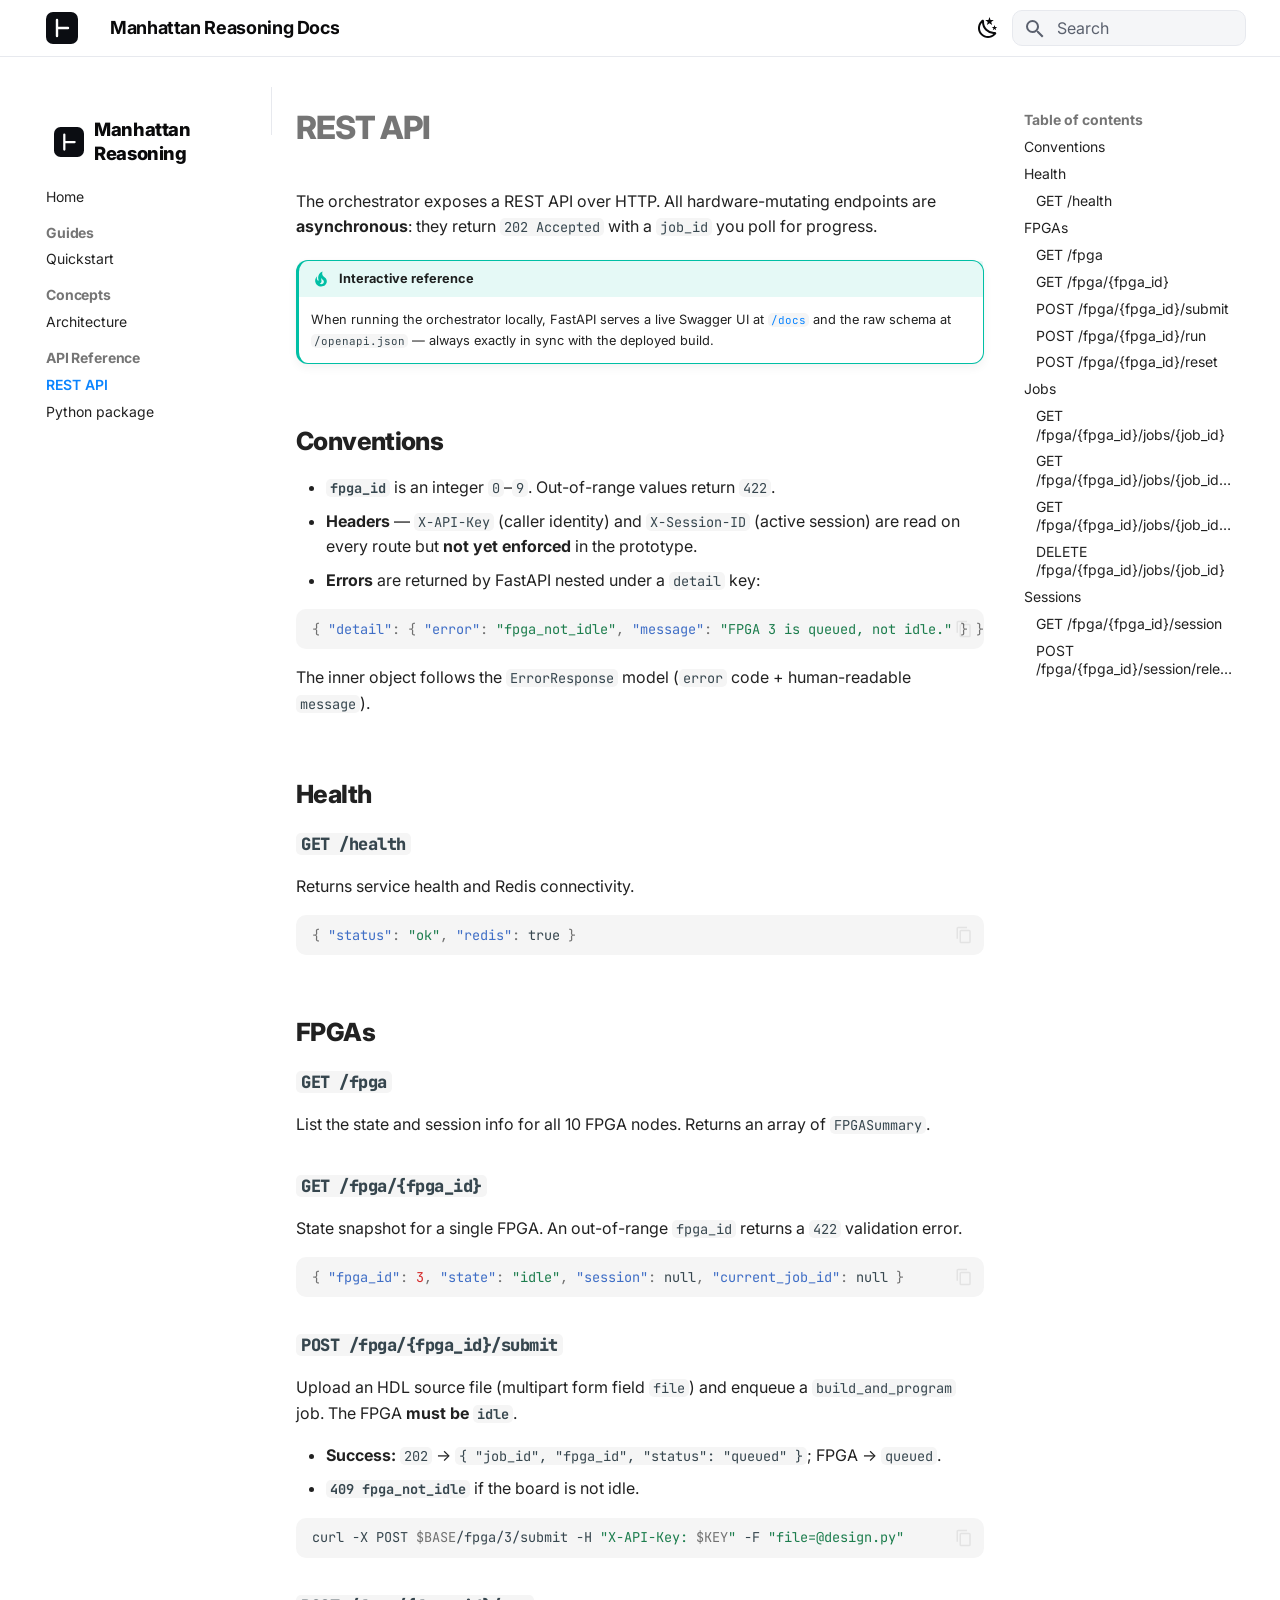
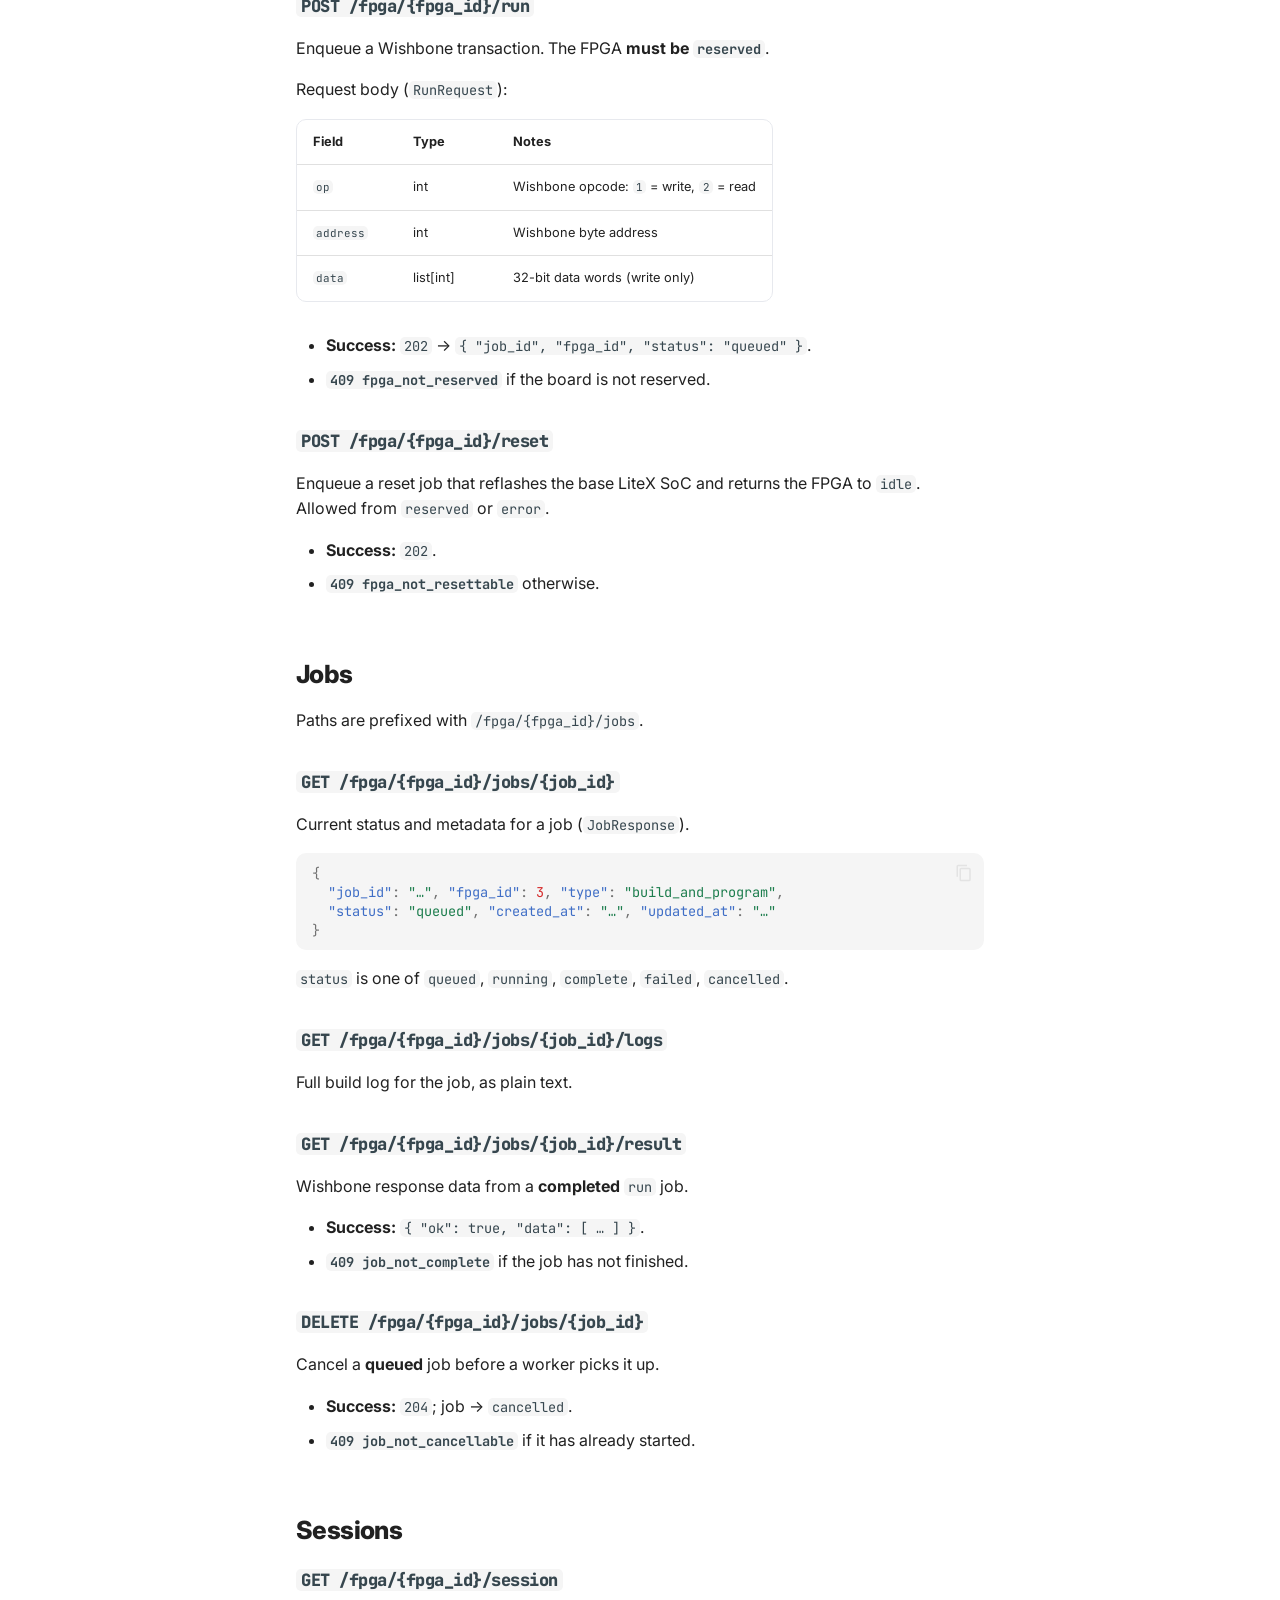
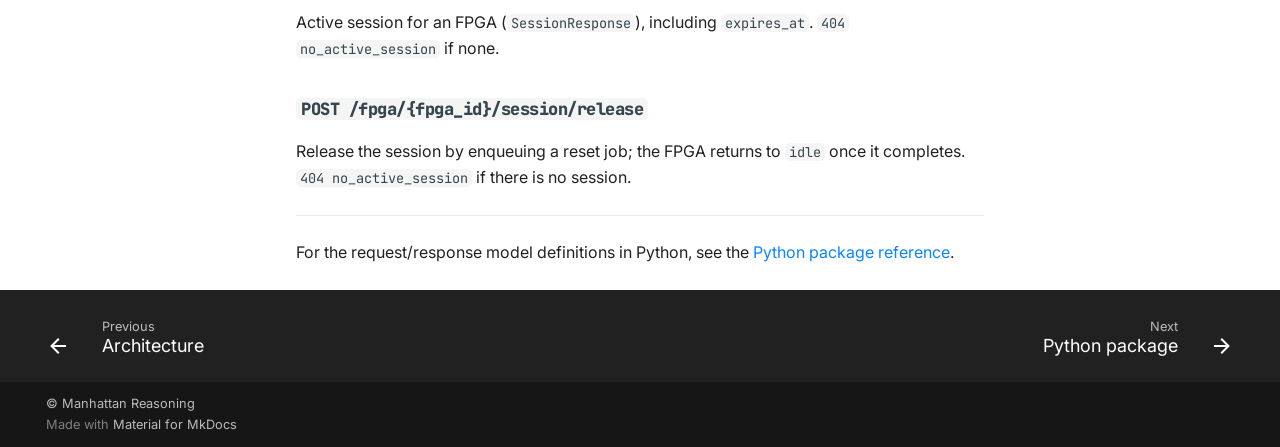
==== api/rest/index.html @ a84fee7d "deploy: 0ea8a59132ca189c1184b4d3087dd59e2fa617cf 0ea8a59132ca189c1184b4d3087dd59e2fa617cf" ====
<!doctype html>
<html lang="en" class="no-js">
  <head>
    
      <meta charset="utf-8">
      <meta name="viewport" content="width=device-width,initial-scale=1">
      
        <meta name="description" content="Cloud FPGA infrastructure for hardware-reasoning agents — guides, concepts, and API reference for the Cloud FPGA Orchestrator.">
      
      
      
        <link rel="canonical" href="https://docs.manhattanreasoning.com/api/rest/">
      
      
        <link rel="prev" href="../../concepts/architecture/">
      
      
        <link rel="next" href="../../reference/orchestrator/">
      
      
      <link rel="icon" href="../../assets/turnstile.svg">
      <meta name="generator" content="mkdocs-1.6.1, mkdocs-material-9.5.39">
    
    
      
        <title>REST API - Manhattan Reasoning Docs</title>
      
    
    
      <link rel="stylesheet" href="../../assets/stylesheets/main.8c3ca2c6.min.css">
      
        
        <link rel="stylesheet" href="../../assets/stylesheets/palette.06af60db.min.css">
      
      


    
    
      
    
    
      
        
        
        <link rel="preconnect" href="https://fonts.gstatic.com" crossorigin>
        <link rel="stylesheet" href="https://fonts.googleapis.com/css?family=Inter:300,300i,400,400i,700,700i%7CJetBrains+Mono:400,400i,700,700i&display=fallback">
        <style>:root{--md-text-font:"Inter";--md-code-font:"JetBrains Mono"}</style>
      
    
    
      <link rel="stylesheet" href="../../assets/_mkdocstrings.css">
    
      <link rel="stylesheet" href="../../stylesheets/extra.css">
    
    <script>__md_scope=new URL("../..",location),__md_hash=e=>[...e].reduce(((e,_)=>(e<<5)-e+_.charCodeAt(0)),0),__md_get=(e,_=localStorage,t=__md_scope)=>JSON.parse(_.getItem(t.pathname+"."+e)),__md_set=(e,_,t=localStorage,a=__md_scope)=>{try{t.setItem(a.pathname+"."+e,JSON.stringify(_))}catch(e){}}</script>
    
      

    
    
    
  </head>
  
  
    
    
      
    
    
    
    
    <body dir="ltr" data-md-color-scheme="default" data-md-color-primary="custom" data-md-color-accent="custom">
  
    
    <input class="md-toggle" data-md-toggle="drawer" type="checkbox" id="__drawer" autocomplete="off">
    <input class="md-toggle" data-md-toggle="search" type="checkbox" id="__search" autocomplete="off">
    <label class="md-overlay" for="__drawer"></label>
    <div data-md-component="skip">
      
        
        <a href="#rest-api" class="md-skip">
          Skip to content
        </a>
      
    </div>
    <div data-md-component="announce">
      
    </div>
    
    
      

  

<header class="md-header md-header--shadow" data-md-component="header">
  <nav class="md-header__inner md-grid" aria-label="Header">
    <a href="../.." title="Manhattan Reasoning Docs" class="md-header__button md-logo" aria-label="Manhattan Reasoning Docs" data-md-component="logo">
      
  <img src="../../assets/turnstile.svg" alt="logo">

    </a>
    <label class="md-header__button md-icon" for="__drawer">
      
      <svg xmlns="http://www.w3.org/2000/svg" viewBox="0 0 24 24"><path d="M3 6h18v2H3zm0 5h18v2H3zm0 5h18v2H3z"/></svg>
    </label>
    <div class="md-header__title" data-md-component="header-title">
      <div class="md-header__ellipsis">
        <div class="md-header__topic">
          <span class="md-ellipsis">
            Manhattan Reasoning Docs
          </span>
        </div>
        <div class="md-header__topic" data-md-component="header-topic">
          <span class="md-ellipsis">
            
              REST API
            
          </span>
        </div>
      </div>
    </div>
    
      
        <form class="md-header__option" data-md-component="palette">
  
    
    
    
    <input class="md-option" data-md-color-media="(prefers-color-scheme: light)" data-md-color-scheme="default" data-md-color-primary="custom" data-md-color-accent="custom"  aria-label="Switch to dark mode"  type="radio" name="__palette" id="__palette_0">
    
      <label class="md-header__button md-icon" title="Switch to dark mode" for="__palette_1" hidden>
        <svg xmlns="http://www.w3.org/2000/svg" viewBox="0 0 24 24"><path d="m17.75 4.09-2.53 1.94.91 3.06-2.63-1.81-2.63 1.81.91-3.06-2.53-1.94L12.44 4l1.06-3 1.06 3zm3.5 6.91-1.64 1.25.59 1.98-1.7-1.17-1.7 1.17.59-1.98L15.75 11l2.06-.05L18.5 9l.69 1.95zm-2.28 4.95c.83-.08 1.72 1.1 1.19 1.85-.32.45-.66.87-1.08 1.27C15.17 23 8.84 23 4.94 19.07c-3.91-3.9-3.91-10.24 0-14.14.4-.4.82-.76 1.27-1.08.75-.53 1.93.36 1.85 1.19-.27 2.86.69 5.83 2.89 8.02a9.96 9.96 0 0 0 8.02 2.89m-1.64 2.02a12.08 12.08 0 0 1-7.8-3.47c-2.17-2.19-3.33-5-3.49-7.82-2.81 3.14-2.7 7.96.31 10.98 3.02 3.01 7.84 3.12 10.98.31"/></svg>
      </label>
    
  
    
    
    
    <input class="md-option" data-md-color-media="(prefers-color-scheme: dark)" data-md-color-scheme="slate" data-md-color-primary="custom" data-md-color-accent="custom"  aria-label="Switch to light mode"  type="radio" name="__palette" id="__palette_1">
    
      <label class="md-header__button md-icon" title="Switch to light mode" for="__palette_0" hidden>
        <svg xmlns="http://www.w3.org/2000/svg" viewBox="0 0 24 24"><path d="M12 7a5 5 0 0 1 5 5 5 5 0 0 1-5 5 5 5 0 0 1-5-5 5 5 0 0 1 5-5m0 2a3 3 0 0 0-3 3 3 3 0 0 0 3 3 3 3 0 0 0 3-3 3 3 0 0 0-3-3m0-7 2.39 3.42C13.65 5.15 12.84 5 12 5s-1.65.15-2.39.42zM3.34 7l4.16-.35A7.2 7.2 0 0 0 5.94 8.5c-.44.74-.69 1.5-.83 2.29zm.02 10 1.76-3.77a7.131 7.131 0 0 0 2.38 4.14zM20.65 7l-1.77 3.79a7.02 7.02 0 0 0-2.38-4.15zm-.01 10-4.14.36c.59-.51 1.12-1.14 1.54-1.86.42-.73.69-1.5.83-2.29zM12 22l-2.41-3.44c.74.27 1.55.44 2.41.44.82 0 1.63-.17 2.37-.44z"/></svg>
      </label>
    
  
</form>
      
    
    
      <script>var palette=__md_get("__palette");if(palette&&palette.color){if("(prefers-color-scheme)"===palette.color.media){var media=matchMedia("(prefers-color-scheme: light)"),input=document.querySelector(media.matches?"[data-md-color-media='(prefers-color-scheme: light)']":"[data-md-color-media='(prefers-color-scheme: dark)']");palette.color.media=input.getAttribute("data-md-color-media"),palette.color.scheme=input.getAttribute("data-md-color-scheme"),palette.color.primary=input.getAttribute("data-md-color-primary"),palette.color.accent=input.getAttribute("data-md-color-accent")}for(var[key,value]of Object.entries(palette.color))document.body.setAttribute("data-md-color-"+key,value)}</script>
    
    
    
      <label class="md-header__button md-icon" for="__search">
        
        <svg xmlns="http://www.w3.org/2000/svg" viewBox="0 0 24 24"><path d="M9.5 3A6.5 6.5 0 0 1 16 9.5c0 1.61-.59 3.09-1.56 4.23l.27.27h.79l5 5-1.5 1.5-5-5v-.79l-.27-.27A6.52 6.52 0 0 1 9.5 16 6.5 6.5 0 0 1 3 9.5 6.5 6.5 0 0 1 9.5 3m0 2C7 5 5 7 5 9.5S7 14 9.5 14 14 12 14 9.5 12 5 9.5 5"/></svg>
      </label>
      <div class="md-search" data-md-component="search" role="dialog">
  <label class="md-search__overlay" for="__search"></label>
  <div class="md-search__inner" role="search">
    <form class="md-search__form" name="search">
      <input type="text" class="md-search__input" name="query" aria-label="Search" placeholder="Search" autocapitalize="off" autocorrect="off" autocomplete="off" spellcheck="false" data-md-component="search-query" required>
      <label class="md-search__icon md-icon" for="__search">
        
        <svg xmlns="http://www.w3.org/2000/svg" viewBox="0 0 24 24"><path d="M9.5 3A6.5 6.5 0 0 1 16 9.5c0 1.61-.59 3.09-1.56 4.23l.27.27h.79l5 5-1.5 1.5-5-5v-.79l-.27-.27A6.52 6.52 0 0 1 9.5 16 6.5 6.5 0 0 1 3 9.5 6.5 6.5 0 0 1 9.5 3m0 2C7 5 5 7 5 9.5S7 14 9.5 14 14 12 14 9.5 12 5 9.5 5"/></svg>
        
        <svg xmlns="http://www.w3.org/2000/svg" viewBox="0 0 24 24"><path d="M20 11v2H8l5.5 5.5-1.42 1.42L4.16 12l7.92-7.92L13.5 5.5 8 11z"/></svg>
      </label>
      <nav class="md-search__options" aria-label="Search">
        
        <button type="reset" class="md-search__icon md-icon" title="Clear" aria-label="Clear" tabindex="-1">
          
          <svg xmlns="http://www.w3.org/2000/svg" viewBox="0 0 24 24"><path d="M19 6.41 17.59 5 12 10.59 6.41 5 5 6.41 10.59 12 5 17.59 6.41 19 12 13.41 17.59 19 19 17.59 13.41 12z"/></svg>
        </button>
      </nav>
      
        <div class="md-search__suggest" data-md-component="search-suggest"></div>
      
    </form>
    <div class="md-search__output">
      <div class="md-search__scrollwrap" tabindex="0" data-md-scrollfix>
        <div class="md-search-result" data-md-component="search-result">
          <div class="md-search-result__meta">
            Initializing search
          </div>
          <ol class="md-search-result__list" role="presentation"></ol>
        </div>
      </div>
    </div>
  </div>
</div>
    
    
  </nav>
  
</header>
    
    <div class="md-container" data-md-component="container">
      
      
        
          
        
      
      <main class="md-main" data-md-component="main">
        <div class="md-main__inner md-grid">
          
            
              
              <div class="md-sidebar md-sidebar--primary" data-md-component="sidebar" data-md-type="navigation" >
                <div class="md-sidebar__scrollwrap">
                  <div class="md-sidebar__inner">
                    



<nav class="md-nav md-nav--primary" aria-label="Navigation" data-md-level="0">
  <label class="md-nav__title" for="__drawer">
    <a href="../.." title="Manhattan Reasoning Docs" class="md-nav__button md-logo" aria-label="Manhattan Reasoning Docs" data-md-component="logo">
      
  <img src="../../assets/turnstile.svg" alt="logo">

    </a>
    Manhattan Reasoning Docs
  </label>
  
  <ul class="md-nav__list" data-md-scrollfix>
    
      
      
  
  
  
  
    <li class="md-nav__item">
      <a href="../.." class="md-nav__link">
        
  
  <span class="md-ellipsis">
    Home
  </span>
  

      </a>
    </li>
  

    
      
      
  
  
  
  
    
    
    
      
        
        
      
    
    
    <li class="md-nav__item md-nav__item--section md-nav__item--nested">
      
        
        
        <input class="md-nav__toggle md-toggle " type="checkbox" id="__nav_2" >
        
          
          <label class="md-nav__link" for="__nav_2" id="__nav_2_label" tabindex="">
            
  
  <span class="md-ellipsis">
    Guides
  </span>
  

            <span class="md-nav__icon md-icon"></span>
          </label>
        
        <nav class="md-nav" data-md-level="1" aria-labelledby="__nav_2_label" aria-expanded="false">
          <label class="md-nav__title" for="__nav_2">
            <span class="md-nav__icon md-icon"></span>
            Guides
          </label>
          <ul class="md-nav__list" data-md-scrollfix>
            
              
                
  
  
  
  
    <li class="md-nav__item">
      <a href="../../guides/quickstart/" class="md-nav__link">
        
  
  <span class="md-ellipsis">
    Quickstart
  </span>
  

      </a>
    </li>
  

              
            
          </ul>
        </nav>
      
    </li>
  

    
      
      
  
  
  
  
    
    
    
      
        
        
      
    
    
    <li class="md-nav__item md-nav__item--section md-nav__item--nested">
      
        
        
        <input class="md-nav__toggle md-toggle " type="checkbox" id="__nav_3" >
        
          
          <label class="md-nav__link" for="__nav_3" id="__nav_3_label" tabindex="">
            
  
  <span class="md-ellipsis">
    Concepts
  </span>
  

            <span class="md-nav__icon md-icon"></span>
          </label>
        
        <nav class="md-nav" data-md-level="1" aria-labelledby="__nav_3_label" aria-expanded="false">
          <label class="md-nav__title" for="__nav_3">
            <span class="md-nav__icon md-icon"></span>
            Concepts
          </label>
          <ul class="md-nav__list" data-md-scrollfix>
            
              
                
  
  
  
  
    <li class="md-nav__item">
      <a href="../../concepts/architecture/" class="md-nav__link">
        
  
  <span class="md-ellipsis">
    Architecture
  </span>
  

      </a>
    </li>
  

              
            
          </ul>
        </nav>
      
    </li>
  

    
      
      
  
  
    
  
  
  
    
    
    
      
        
        
      
    
    
    <li class="md-nav__item md-nav__item--active md-nav__item--section md-nav__item--nested">
      
        
        
        <input class="md-nav__toggle md-toggle " type="checkbox" id="__nav_4" checked>
        
          
          <label class="md-nav__link" for="__nav_4" id="__nav_4_label" tabindex="">
            
  
  <span class="md-ellipsis">
    API Reference
  </span>
  

            <span class="md-nav__icon md-icon"></span>
          </label>
        
        <nav class="md-nav" data-md-level="1" aria-labelledby="__nav_4_label" aria-expanded="true">
          <label class="md-nav__title" for="__nav_4">
            <span class="md-nav__icon md-icon"></span>
            API Reference
          </label>
          <ul class="md-nav__list" data-md-scrollfix>
            
              
                
  
  
    
  
  
  
    <li class="md-nav__item md-nav__item--active">
      
      <input class="md-nav__toggle md-toggle" type="checkbox" id="__toc">
      
      
        
      
      
        <label class="md-nav__link md-nav__link--active" for="__toc">
          
  
  <span class="md-ellipsis">
    REST API
  </span>
  

          <span class="md-nav__icon md-icon"></span>
        </label>
      
      <a href="./" class="md-nav__link md-nav__link--active">
        
  
  <span class="md-ellipsis">
    REST API
  </span>
  

      </a>
      
        

<nav class="md-nav md-nav--secondary" aria-label="Table of contents">
  
  
  
    
  
  
    <label class="md-nav__title" for="__toc">
      <span class="md-nav__icon md-icon"></span>
      Table of contents
    </label>
    <ul class="md-nav__list" data-md-component="toc" data-md-scrollfix>
      
        <li class="md-nav__item">
  <a href="#conventions" class="md-nav__link">
    <span class="md-ellipsis">
      Conventions
    </span>
  </a>
  
</li>
      
        <li class="md-nav__item">
  <a href="#health" class="md-nav__link">
    <span class="md-ellipsis">
      Health
    </span>
  </a>
  
    <nav class="md-nav" aria-label="Health">
      <ul class="md-nav__list">
        
          <li class="md-nav__item">
  <a href="#get-health" class="md-nav__link">
    <span class="md-ellipsis">
      GET /health
    </span>
  </a>
  
</li>
        
      </ul>
    </nav>
  
</li>
      
        <li class="md-nav__item">
  <a href="#fpgas" class="md-nav__link">
    <span class="md-ellipsis">
      FPGAs
    </span>
  </a>
  
    <nav class="md-nav" aria-label="FPGAs">
      <ul class="md-nav__list">
        
          <li class="md-nav__item">
  <a href="#get-fpga" class="md-nav__link">
    <span class="md-ellipsis">
      GET /fpga
    </span>
  </a>
  
</li>
        
          <li class="md-nav__item">
  <a href="#get-fpgafpga_id" class="md-nav__link">
    <span class="md-ellipsis">
      GET /fpga/{fpga_id}
    </span>
  </a>
  
</li>
        
          <li class="md-nav__item">
  <a href="#post-fpgafpga_idsubmit" class="md-nav__link">
    <span class="md-ellipsis">
      POST /fpga/{fpga_id}/submit
    </span>
  </a>
  
</li>
        
          <li class="md-nav__item">
  <a href="#post-fpgafpga_idrun" class="md-nav__link">
    <span class="md-ellipsis">
      POST /fpga/{fpga_id}/run
    </span>
  </a>
  
</li>
        
          <li class="md-nav__item">
  <a href="#post-fpgafpga_idreset" class="md-nav__link">
    <span class="md-ellipsis">
      POST /fpga/{fpga_id}/reset
    </span>
  </a>
  
</li>
        
      </ul>
    </nav>
  
</li>
      
        <li class="md-nav__item">
  <a href="#jobs" class="md-nav__link">
    <span class="md-ellipsis">
      Jobs
    </span>
  </a>
  
    <nav class="md-nav" aria-label="Jobs">
      <ul class="md-nav__list">
        
          <li class="md-nav__item">
  <a href="#get-fpgafpga_idjobsjob_id" class="md-nav__link">
    <span class="md-ellipsis">
      GET /fpga/{fpga_id}/jobs/{job_id}
    </span>
  </a>
  
</li>
        
          <li class="md-nav__item">
  <a href="#get-fpgafpga_idjobsjob_idlogs" class="md-nav__link">
    <span class="md-ellipsis">
      GET /fpga/{fpga_id}/jobs/{job_id}/logs
    </span>
  </a>
  
</li>
        
          <li class="md-nav__item">
  <a href="#get-fpgafpga_idjobsjob_idresult" class="md-nav__link">
    <span class="md-ellipsis">
      GET /fpga/{fpga_id}/jobs/{job_id}/result
    </span>
  </a>
  
</li>
        
          <li class="md-nav__item">
  <a href="#delete-fpgafpga_idjobsjob_id" class="md-nav__link">
    <span class="md-ellipsis">
      DELETE /fpga/{fpga_id}/jobs/{job_id}
    </span>
  </a>
  
</li>
        
      </ul>
    </nav>
  
</li>
      
        <li class="md-nav__item">
  <a href="#sessions" class="md-nav__link">
    <span class="md-ellipsis">
      Sessions
    </span>
  </a>
  
    <nav class="md-nav" aria-label="Sessions">
      <ul class="md-nav__list">
        
          <li class="md-nav__item">
  <a href="#get-fpgafpga_idsession" class="md-nav__link">
    <span class="md-ellipsis">
      GET /fpga/{fpga_id}/session
    </span>
  </a>
  
</li>
        
          <li class="md-nav__item">
  <a href="#post-fpgafpga_idsessionrelease" class="md-nav__link">
    <span class="md-ellipsis">
      POST /fpga/{fpga_id}/session/release
    </span>
  </a>
  
</li>
        
      </ul>
    </nav>
  
</li>
      
    </ul>
  
</nav>
      
    </li>
  

              
            
              
                
  
  
  
  
    <li class="md-nav__item">
      <a href="../../reference/orchestrator/" class="md-nav__link">
        
  
  <span class="md-ellipsis">
    Python package
  </span>
  

      </a>
    </li>
  

              
            
          </ul>
        </nav>
      
    </li>
  

    
  </ul>
</nav>
                  </div>
                </div>
              </div>
            
            
              
              <div class="md-sidebar md-sidebar--secondary" data-md-component="sidebar" data-md-type="toc" >
                <div class="md-sidebar__scrollwrap">
                  <div class="md-sidebar__inner">
                    

<nav class="md-nav md-nav--secondary" aria-label="Table of contents">
  
  
  
    
  
  
    <label class="md-nav__title" for="__toc">
      <span class="md-nav__icon md-icon"></span>
      Table of contents
    </label>
    <ul class="md-nav__list" data-md-component="toc" data-md-scrollfix>
      
        <li class="md-nav__item">
  <a href="#conventions" class="md-nav__link">
    <span class="md-ellipsis">
      Conventions
    </span>
  </a>
  
</li>
      
        <li class="md-nav__item">
  <a href="#health" class="md-nav__link">
    <span class="md-ellipsis">
      Health
    </span>
  </a>
  
    <nav class="md-nav" aria-label="Health">
      <ul class="md-nav__list">
        
          <li class="md-nav__item">
  <a href="#get-health" class="md-nav__link">
    <span class="md-ellipsis">
      GET /health
    </span>
  </a>
  
</li>
        
      </ul>
    </nav>
  
</li>
      
        <li class="md-nav__item">
  <a href="#fpgas" class="md-nav__link">
    <span class="md-ellipsis">
      FPGAs
    </span>
  </a>
  
    <nav class="md-nav" aria-label="FPGAs">
      <ul class="md-nav__list">
        
          <li class="md-nav__item">
  <a href="#get-fpga" class="md-nav__link">
    <span class="md-ellipsis">
      GET /fpga
    </span>
  </a>
  
</li>
        
          <li class="md-nav__item">
  <a href="#get-fpgafpga_id" class="md-nav__link">
    <span class="md-ellipsis">
      GET /fpga/{fpga_id}
    </span>
  </a>
  
</li>
        
          <li class="md-nav__item">
  <a href="#post-fpgafpga_idsubmit" class="md-nav__link">
    <span class="md-ellipsis">
      POST /fpga/{fpga_id}/submit
    </span>
  </a>
  
</li>
        
          <li class="md-nav__item">
  <a href="#post-fpgafpga_idrun" class="md-nav__link">
    <span class="md-ellipsis">
      POST /fpga/{fpga_id}/run
    </span>
  </a>
  
</li>
        
          <li class="md-nav__item">
  <a href="#post-fpgafpga_idreset" class="md-nav__link">
    <span class="md-ellipsis">
      POST /fpga/{fpga_id}/reset
    </span>
  </a>
  
</li>
        
      </ul>
    </nav>
  
</li>
      
        <li class="md-nav__item">
  <a href="#jobs" class="md-nav__link">
    <span class="md-ellipsis">
      Jobs
    </span>
  </a>
  
    <nav class="md-nav" aria-label="Jobs">
      <ul class="md-nav__list">
        
          <li class="md-nav__item">
  <a href="#get-fpgafpga_idjobsjob_id" class="md-nav__link">
    <span class="md-ellipsis">
      GET /fpga/{fpga_id}/jobs/{job_id}
    </span>
  </a>
  
</li>
        
          <li class="md-nav__item">
  <a href="#get-fpgafpga_idjobsjob_idlogs" class="md-nav__link">
    <span class="md-ellipsis">
      GET /fpga/{fpga_id}/jobs/{job_id}/logs
    </span>
  </a>
  
</li>
        
          <li class="md-nav__item">
  <a href="#get-fpgafpga_idjobsjob_idresult" class="md-nav__link">
    <span class="md-ellipsis">
      GET /fpga/{fpga_id}/jobs/{job_id}/result
    </span>
  </a>
  
</li>
        
          <li class="md-nav__item">
  <a href="#delete-fpgafpga_idjobsjob_id" class="md-nav__link">
    <span class="md-ellipsis">
      DELETE /fpga/{fpga_id}/jobs/{job_id}
    </span>
  </a>
  
</li>
        
      </ul>
    </nav>
  
</li>
      
        <li class="md-nav__item">
  <a href="#sessions" class="md-nav__link">
    <span class="md-ellipsis">
      Sessions
    </span>
  </a>
  
    <nav class="md-nav" aria-label="Sessions">
      <ul class="md-nav__list">
        
          <li class="md-nav__item">
  <a href="#get-fpgafpga_idsession" class="md-nav__link">
    <span class="md-ellipsis">
      GET /fpga/{fpga_id}/session
    </span>
  </a>
  
</li>
        
          <li class="md-nav__item">
  <a href="#post-fpgafpga_idsessionrelease" class="md-nav__link">
    <span class="md-ellipsis">
      POST /fpga/{fpga_id}/session/release
    </span>
  </a>
  
</li>
        
      </ul>
    </nav>
  
</li>
      
    </ul>
  
</nav>
                  </div>
                </div>
              </div>
            
          
          
            <div class="md-content" data-md-component="content">
              <article class="md-content__inner md-typeset">
                
                  


<h1 id="rest-api">REST API<a class="headerlink" href="#rest-api" title="Permanent link">&para;</a></h1>
<p>The orchestrator exposes a REST API over HTTP. All hardware-mutating endpoints
are <strong>asynchronous</strong>: they return <code>202 Accepted</code> with a <code>job_id</code> you poll for
progress.</p>
<div class="admonition tip">
<p class="admonition-title">Interactive reference</p>
<p>When running the orchestrator locally, FastAPI serves a live Swagger UI at
<a href="http://localhost:8000/docs"><code>/docs</code></a> and the raw schema at
<code>/openapi.json</code> — always exactly in sync with the deployed build.</p>
</div>
<h2 id="conventions">Conventions<a class="headerlink" href="#conventions" title="Permanent link">&para;</a></h2>
<ul>
<li><strong><code>fpga_id</code></strong> is an integer <code>0</code>–<code>9</code>. Out-of-range values return <code>422</code>.</li>
<li><strong>Headers</strong> — <code>X-API-Key</code> (caller identity) and <code>X-Session-ID</code> (active
  session) are read on every route but <strong>not yet enforced</strong> in the prototype.</li>
<li><strong>Errors</strong> are returned by FastAPI nested under a <code>detail</code> key:</li>
</ul>
<div class="highlight"><pre><span></span><code><a id="__codelineno-0-1" name="__codelineno-0-1" href="#__codelineno-0-1"></a><span class="p">{</span><span class="w"> </span><span class="nt">&quot;detail&quot;</span><span class="p">:</span><span class="w"> </span><span class="p">{</span><span class="w"> </span><span class="nt">&quot;error&quot;</span><span class="p">:</span><span class="w"> </span><span class="s2">&quot;fpga_not_idle&quot;</span><span class="p">,</span><span class="w"> </span><span class="nt">&quot;message&quot;</span><span class="p">:</span><span class="w"> </span><span class="s2">&quot;FPGA 3 is queued, not idle.&quot;</span><span class="w"> </span><span class="p">}</span><span class="w"> </span><span class="p">}</span>
</code></pre></div>
<p>The inner object follows the <code>ErrorResponse</code> model (<code>error</code> code +
  human-readable <code>message</code>).</p>
<h2 id="health">Health<a class="headerlink" href="#health" title="Permanent link">&para;</a></h2>
<h3 id="get-health"><code>GET /health</code><a class="headerlink" href="#get-health" title="Permanent link">&para;</a></h3>
<p>Returns service health and Redis connectivity.</p>
<div class="highlight"><pre><span></span><code><a id="__codelineno-1-1" name="__codelineno-1-1" href="#__codelineno-1-1"></a><span class="p">{</span><span class="w"> </span><span class="nt">&quot;status&quot;</span><span class="p">:</span><span class="w"> </span><span class="s2">&quot;ok&quot;</span><span class="p">,</span><span class="w"> </span><span class="nt">&quot;redis&quot;</span><span class="p">:</span><span class="w"> </span><span class="kc">true</span><span class="w"> </span><span class="p">}</span>
</code></pre></div>
<h2 id="fpgas">FPGAs<a class="headerlink" href="#fpgas" title="Permanent link">&para;</a></h2>
<h3 id="get-fpga"><code>GET /fpga</code><a class="headerlink" href="#get-fpga" title="Permanent link">&para;</a></h3>
<p>List the state and session info for all 10 FPGA nodes. Returns an array of
<code>FPGASummary</code>.</p>
<h3 id="get-fpgafpga_id"><code>GET /fpga/{fpga_id}</code><a class="headerlink" href="#get-fpgafpga_id" title="Permanent link">&para;</a></h3>
<p>State snapshot for a single FPGA. An out-of-range <code>fpga_id</code> returns a <code>422</code>
validation error.</p>
<div class="highlight"><pre><span></span><code><a id="__codelineno-2-1" name="__codelineno-2-1" href="#__codelineno-2-1"></a><span class="p">{</span><span class="w"> </span><span class="nt">&quot;fpga_id&quot;</span><span class="p">:</span><span class="w"> </span><span class="mi">3</span><span class="p">,</span><span class="w"> </span><span class="nt">&quot;state&quot;</span><span class="p">:</span><span class="w"> </span><span class="s2">&quot;idle&quot;</span><span class="p">,</span><span class="w"> </span><span class="nt">&quot;session&quot;</span><span class="p">:</span><span class="w"> </span><span class="kc">null</span><span class="p">,</span><span class="w"> </span><span class="nt">&quot;current_job_id&quot;</span><span class="p">:</span><span class="w"> </span><span class="kc">null</span><span class="w"> </span><span class="p">}</span>
</code></pre></div>
<h3 id="post-fpgafpga_idsubmit"><code>POST /fpga/{fpga_id}/submit</code><a class="headerlink" href="#post-fpgafpga_idsubmit" title="Permanent link">&para;</a></h3>
<p>Upload an HDL source file (multipart form field <code>file</code>) and enqueue a
<code>build_and_program</code> job. The FPGA <strong>must be <code>idle</code></strong>.</p>
<ul>
<li><strong>Success:</strong> <code>202</code> → <code>{ "job_id", "fpga_id", "status": "queued" }</code>; FPGA → <code>queued</code>.</li>
<li><strong><code>409 fpga_not_idle</code></strong> if the board is not idle.</li>
</ul>
<div class="highlight"><pre><span></span><code><a id="__codelineno-3-1" name="__codelineno-3-1" href="#__codelineno-3-1"></a>curl<span class="w"> </span>-X<span class="w"> </span>POST<span class="w"> </span><span class="nv">$BASE</span>/fpga/3/submit<span class="w"> </span>-H<span class="w"> </span><span class="s2">&quot;X-API-Key: </span><span class="nv">$KEY</span><span class="s2">&quot;</span><span class="w"> </span>-F<span class="w"> </span><span class="s2">&quot;file=@design.py&quot;</span>
</code></pre></div>
<h3 id="post-fpgafpga_idrun"><code>POST /fpga/{fpga_id}/run</code><a class="headerlink" href="#post-fpgafpga_idrun" title="Permanent link">&para;</a></h3>
<p>Enqueue a Wishbone transaction. The FPGA <strong>must be <code>reserved</code></strong>.</p>
<p>Request body (<code>RunRequest</code>):</p>
<table>
<thead>
<tr>
<th>Field</th>
<th>Type</th>
<th>Notes</th>
</tr>
</thead>
<tbody>
<tr>
<td><code>op</code></td>
<td>int</td>
<td>Wishbone opcode: <code>1</code> = write, <code>2</code> = read</td>
</tr>
<tr>
<td><code>address</code></td>
<td>int</td>
<td>Wishbone byte address</td>
</tr>
<tr>
<td><code>data</code></td>
<td>list[int]</td>
<td>32-bit data words (write only)</td>
</tr>
</tbody>
</table>
<ul>
<li><strong>Success:</strong> <code>202</code> → <code>{ "job_id", "fpga_id", "status": "queued" }</code>.</li>
<li><strong><code>409 fpga_not_reserved</code></strong> if the board is not reserved.</li>
</ul>
<h3 id="post-fpgafpga_idreset"><code>POST /fpga/{fpga_id}/reset</code><a class="headerlink" href="#post-fpgafpga_idreset" title="Permanent link">&para;</a></h3>
<p>Enqueue a reset job that reflashes the base LiteX SoC and returns the FPGA to
<code>idle</code>. Allowed from <code>reserved</code> or <code>error</code>.</p>
<ul>
<li><strong>Success:</strong> <code>202</code>.</li>
<li><strong><code>409 fpga_not_resettable</code></strong> otherwise.</li>
</ul>
<h2 id="jobs">Jobs<a class="headerlink" href="#jobs" title="Permanent link">&para;</a></h2>
<p>Paths are prefixed with <code>/fpga/{fpga_id}/jobs</code>.</p>
<h3 id="get-fpgafpga_idjobsjob_id"><code>GET /fpga/{fpga_id}/jobs/{job_id}</code><a class="headerlink" href="#get-fpgafpga_idjobsjob_id" title="Permanent link">&para;</a></h3>
<p>Current status and metadata for a job (<code>JobResponse</code>).</p>
<div class="highlight"><pre><span></span><code><a id="__codelineno-4-1" name="__codelineno-4-1" href="#__codelineno-4-1"></a><span class="p">{</span>
<a id="__codelineno-4-2" name="__codelineno-4-2" href="#__codelineno-4-2"></a><span class="w">  </span><span class="nt">&quot;job_id&quot;</span><span class="p">:</span><span class="w"> </span><span class="s2">&quot;…&quot;</span><span class="p">,</span><span class="w"> </span><span class="nt">&quot;fpga_id&quot;</span><span class="p">:</span><span class="w"> </span><span class="mi">3</span><span class="p">,</span><span class="w"> </span><span class="nt">&quot;type&quot;</span><span class="p">:</span><span class="w"> </span><span class="s2">&quot;build_and_program&quot;</span><span class="p">,</span>
<a id="__codelineno-4-3" name="__codelineno-4-3" href="#__codelineno-4-3"></a><span class="w">  </span><span class="nt">&quot;status&quot;</span><span class="p">:</span><span class="w"> </span><span class="s2">&quot;queued&quot;</span><span class="p">,</span><span class="w"> </span><span class="nt">&quot;created_at&quot;</span><span class="p">:</span><span class="w"> </span><span class="s2">&quot;…&quot;</span><span class="p">,</span><span class="w"> </span><span class="nt">&quot;updated_at&quot;</span><span class="p">:</span><span class="w"> </span><span class="s2">&quot;…&quot;</span>
<a id="__codelineno-4-4" name="__codelineno-4-4" href="#__codelineno-4-4"></a><span class="p">}</span>
</code></pre></div>
<p><code>status</code> is one of <code>queued</code>, <code>running</code>, <code>complete</code>, <code>failed</code>, <code>cancelled</code>.</p>
<h3 id="get-fpgafpga_idjobsjob_idlogs"><code>GET /fpga/{fpga_id}/jobs/{job_id}/logs</code><a class="headerlink" href="#get-fpgafpga_idjobsjob_idlogs" title="Permanent link">&para;</a></h3>
<p>Full build log for the job, as plain text.</p>
<h3 id="get-fpgafpga_idjobsjob_idresult"><code>GET /fpga/{fpga_id}/jobs/{job_id}/result</code><a class="headerlink" href="#get-fpgafpga_idjobsjob_idresult" title="Permanent link">&para;</a></h3>
<p>Wishbone response data from a <strong>completed</strong> <code>run</code> job.</p>
<ul>
<li><strong>Success:</strong> <code>{ "ok": true, "data": [ … ] }</code>.</li>
<li><strong><code>409 job_not_complete</code></strong> if the job has not finished.</li>
</ul>
<h3 id="delete-fpgafpga_idjobsjob_id"><code>DELETE /fpga/{fpga_id}/jobs/{job_id}</code><a class="headerlink" href="#delete-fpgafpga_idjobsjob_id" title="Permanent link">&para;</a></h3>
<p>Cancel a <strong>queued</strong> job before a worker picks it up.</p>
<ul>
<li><strong>Success:</strong> <code>204</code>; job → <code>cancelled</code>.</li>
<li><strong><code>409 job_not_cancellable</code></strong> if it has already started.</li>
</ul>
<h2 id="sessions">Sessions<a class="headerlink" href="#sessions" title="Permanent link">&para;</a></h2>
<h3 id="get-fpgafpga_idsession"><code>GET /fpga/{fpga_id}/session</code><a class="headerlink" href="#get-fpgafpga_idsession" title="Permanent link">&para;</a></h3>
<p>Active session for an FPGA (<code>SessionResponse</code>), including <code>expires_at</code>.
<code>404 no_active_session</code> if none.</p>
<h3 id="post-fpgafpga_idsessionrelease"><code>POST /fpga/{fpga_id}/session/release</code><a class="headerlink" href="#post-fpgafpga_idsessionrelease" title="Permanent link">&para;</a></h3>
<p>Release the session by enqueuing a reset job; the FPGA returns to <code>idle</code> once it
completes. <code>404 no_active_session</code> if there is no session.</p>
<hr />
<p>For the request/response model definitions in Python, see the
<a href="../../reference/orchestrator/">Python package reference</a>.</p>












                
              </article>
            </div>
          
          
<script>var target=document.getElementById(location.hash.slice(1));target&&target.name&&(target.checked=target.name.startsWith("__tabbed_"))</script>
        </div>
        
          <button type="button" class="md-top md-icon" data-md-component="top" hidden>
  
  <svg xmlns="http://www.w3.org/2000/svg" viewBox="0 0 24 24"><path d="M13 20h-2V8l-5.5 5.5-1.42-1.42L12 4.16l7.92 7.92-1.42 1.42L13 8z"/></svg>
  Back to top
</button>
        
      </main>
      
        <footer class="md-footer">
  
    
      
      <nav class="md-footer__inner md-grid" aria-label="Footer" >
        
          
          <a href="../../concepts/architecture/" class="md-footer__link md-footer__link--prev" aria-label="Previous: Architecture">
            <div class="md-footer__button md-icon">
              
              <svg xmlns="http://www.w3.org/2000/svg" viewBox="0 0 24 24"><path d="M20 11v2H8l5.5 5.5-1.42 1.42L4.16 12l7.92-7.92L13.5 5.5 8 11z"/></svg>
            </div>
            <div class="md-footer__title">
              <span class="md-footer__direction">
                Previous
              </span>
              <div class="md-ellipsis">
                Architecture
              </div>
            </div>
          </a>
        
        
          
          <a href="../../reference/orchestrator/" class="md-footer__link md-footer__link--next" aria-label="Next: Python package">
            <div class="md-footer__title">
              <span class="md-footer__direction">
                Next
              </span>
              <div class="md-ellipsis">
                Python package
              </div>
            </div>
            <div class="md-footer__button md-icon">
              
              <svg xmlns="http://www.w3.org/2000/svg" viewBox="0 0 24 24"><path d="M4 11v2h12l-5.5 5.5 1.42 1.42L19.84 12l-7.92-7.92L10.5 5.5 16 11z"/></svg>
            </div>
          </a>
        
      </nav>
    
  
  <div class="md-footer-meta md-typeset">
    <div class="md-footer-meta__inner md-grid">
      <div class="md-copyright">
  
    <div class="md-copyright__highlight">
      © Manhattan Reasoning
    </div>
  
  
    Made with
    <a href="https://squidfunk.github.io/mkdocs-material/" target="_blank" rel="noopener">
      Material for MkDocs
    </a>
  
</div>
      
    </div>
  </div>
</footer>
      
    </div>
    <div class="md-dialog" data-md-component="dialog">
      <div class="md-dialog__inner md-typeset"></div>
    </div>
    
    
    <script id="__config" type="application/json">{"base": "../..", "features": ["navigation.instant", "navigation.tracking", "navigation.sections", "navigation.top", "navigation.footer", "toc.follow", "search.suggest", "search.highlight", "content.code.copy", "content.code.annotate"], "search": "../../assets/javascripts/workers/search.6ce7567c.min.js", "translations": {"clipboard.copied": "Copied to clipboard", "clipboard.copy": "Copy to clipboard", "search.result.more.one": "1 more on this page", "search.result.more.other": "# more on this page", "search.result.none": "No matching documents", "search.result.one": "1 matching document", "search.result.other": "# matching documents", "search.result.placeholder": "Type to start searching", "search.result.term.missing": "Missing", "select.version": "Select version"}}</script>
    
    
      <script src="../../assets/javascripts/bundle.525ec568.min.js"></script>
      
    
  </body>
</html>
---- assets/stylesheets/main.8c3ca2c6.min.css ----
@charset "UTF-8";html{-webkit-text-size-adjust:none;-moz-text-size-adjust:none;text-size-adjust:none;box-sizing:border-box}*,:after,:before{box-sizing:inherit}@media (prefers-reduced-motion){*,:after,:before{transition:none!important}}body{margin:0}a,button,input,label{-webkit-tap-highlight-color:transparent}a{color:inherit;text-decoration:none}hr{border:0;box-sizing:initial;display:block;height:.05rem;overflow:visible;padding:0}small{font-size:80%}sub,sup{line-height:1em}img{border-style:none}table{border-collapse:initial;border-spacing:0}td,th{font-weight:400;vertical-align:top}button{background:#0000;border:0;font-family:inherit;font-size:inherit;margin:0;padding:0}input{border:0;outline:none}:root{--md-primary-fg-color:#4051b5;--md-primary-fg-color--light:#5d6cc0;--md-primary-fg-color--dark:#303fa1;--md-primary-bg-color:#fff;--md-primary-bg-color--light:#ffffffb3;--md-accent-fg-color:#526cfe;--md-accent-fg-color--transparent:#526cfe1a;--md-accent-bg-color:#fff;--md-accent-bg-color--light:#ffffffb3}[data-md-color-scheme=default]{color-scheme:light}[data-md-color-scheme=default] img[src$="#gh-dark-mode-only"],[data-md-color-scheme=default] img[src$="#only-dark"]{display:none}:root,[data-md-color-scheme=default]{--md-hue:225deg;--md-default-fg-color:#000000de;--md-default-fg-color--light:#0000008a;--md-default-fg-color--lighter:#00000052;--md-default-fg-color--lightest:#00000012;--md-default-bg-color:#fff;--md-default-bg-color--light:#ffffffb3;--md-default-bg-color--lighter:#ffffff4d;--md-default-bg-color--lightest:#ffffff1f;--md-code-fg-color:#36464e;--md-code-bg-color:#f5f5f5;--md-code-hl-color:#4287ff;--md-code-hl-color--light:#4287ff1a;--md-code-hl-number-color:#d52a2a;--md-code-hl-special-color:#db1457;--md-code-hl-function-color:#a846b9;--md-code-hl-constant-color:#6e59d9;--md-code-hl-keyword-color:#3f6ec6;--md-code-hl-string-color:#1c7d4d;--md-code-hl-name-color:var(--md-code-fg-color);--md-code-hl-operator-color:var(--md-default-fg-color--light);--md-code-hl-punctuation-color:var(--md-default-fg-color--light);--md-code-hl-comment-color:var(--md-default-fg-color--light);--md-code-hl-generic-color:var(--md-default-fg-color--light);--md-code-hl-variable-color:var(--md-default-fg-color--light);--md-typeset-color:var(--md-default-fg-color);--md-typeset-a-color:var(--md-primary-fg-color);--md-typeset-del-color:#f5503d26;--md-typeset-ins-color:#0bd57026;--md-typeset-kbd-color:#fafafa;--md-typeset-kbd-accent-color:#fff;--md-typeset-kbd-border-color:#b8b8b8;--md-typeset-mark-color:#ffff0080;--md-typeset-table-color:#0000001f;--md-typeset-table-color--light:rgba(0,0,0,.035);--md-admonition-fg-color:var(--md-default-fg-color);--md-admonition-bg-color:var(--md-default-bg-color);--md-warning-fg-color:#000000de;--md-warning-bg-color:#ff9;--md-footer-fg-color:#fff;--md-footer-fg-color--light:#ffffffb3;--md-footer-fg-color--lighter:#ffffff73;--md-footer-bg-color:#000000de;--md-footer-bg-color--dark:#00000052;--md-shadow-z1:0 0.2rem 0.5rem #0000000d,0 0 0.05rem #0000001a;--md-shadow-z2:0 0.2rem 0.5rem #0000001a,0 0 0.05rem #00000040;--md-shadow-z3:0 0.2rem 0.5rem #0003,0 0 0.05rem #00000059}.md-icon svg{fill:currentcolor;display:block;height:1.2rem;width:1.2rem}body{-webkit-font-smoothing:antialiased;-moz-osx-font-smoothing:grayscale;--md-text-font-family:var(--md-text-font,_),-apple-system,BlinkMacSystemFont,Helvetica,Arial,sans-serif;--md-code-font-family:var(--md-code-font,_),SFMono-Regular,Consolas,Menlo,monospace}aside,body,input{font-feature-settings:"kern","liga";color:var(--md-typeset-color);font-family:var(--md-text-font-family)}code,kbd,pre{font-feature-settings:"kern";font-family:var(--md-code-font-family)}:root{--md-typeset-table-sort-icon:url('data:image/svg+xml;charset=utf-8,<svg xmlns="http://www.w3.org/2000/svg" viewBox="0 0 24 24"><path d="m18 21-4-4h3V7h-3l4-4 4 4h-3v10h3M2 19v-2h10v2M2 13v-2h7v2M2 7V5h4v2z"/></svg>');--md-typeset-table-sort-icon--asc:url('data:image/svg+xml;charset=utf-8,<svg xmlns="http://www.w3.org/2000/svg" viewBox="0 0 24 24"><path d="M19 17h3l-4 4-4-4h3V3h2M2 17h10v2H2M6 5v2H2V5m0 6h7v2H2z"/></svg>');--md-typeset-table-sort-icon--desc:url('data:image/svg+xml;charset=utf-8,<svg xmlns="http://www.w3.org/2000/svg" viewBox="0 0 24 24"><path d="M19 7h3l-4-4-4 4h3v14h2M2 17h10v2H2M6 5v2H2V5m0 6h7v2H2z"/></svg>')}.md-typeset{-webkit-print-color-adjust:exact;color-adjust:exact;font-size:.8rem;line-height:1.6}@media print{.md-typeset{font-size:.68rem}}.md-typeset blockquote,.md-typeset dl,.md-typeset figure,.md-typeset ol,.md-typeset pre,.md-typeset ul{margin-bottom:1em;margin-top:1em}.md-typeset h1{color:var(--md-default-fg-color--light);font-size:2em;line-height:1.3;margin:0 0 1.25em}.md-typeset h1,.md-typeset h2{font-weight:300;letter-spacing:-.01em}.md-typeset h2{font-size:1.5625em;line-height:1.4;margin:1.6em 0 .64em}.md-typeset h3{font-size:1.25em;font-weight:400;letter-spacing:-.01em;line-height:1.5;margin:1.6em 0 .8em}.md-typeset h2+h3{margin-top:.8em}.md-typeset h4{font-weight:700;letter-spacing:-.01em;margin:1em 0}.md-typeset h5,.md-typeset h6{color:var(--md-default-fg-color--light);font-size:.8em;font-weight:700;letter-spacing:-.01em;margin:1.25em 0}.md-typeset h5{text-transform:uppercase}.md-typeset hr{border-bottom:.05rem solid var(--md-default-fg-color--lightest);display:flow-root;margin:1.5em 0}.md-typeset a{color:var(--md-typeset-a-color);word-break:break-word}.md-typeset a,.md-typeset a:before{transition:color 125ms}.md-typeset a:focus,.md-typeset a:hover{color:var(--md-accent-fg-color)}.md-typeset a:focus code,.md-typeset a:hover code{background-color:var(--md-accent-fg-color--transparent)}.md-typeset a code{color:currentcolor;transition:background-color 125ms}.md-typeset a.focus-visible{outline-color:var(--md-accent-fg-color);outline-offset:.2rem}.md-typeset code,.md-typeset kbd,.md-typeset pre{color:var(--md-code-fg-color);direction:ltr;font-variant-ligatures:none}@media print{.md-typeset code,.md-typeset kbd,.md-typeset pre{white-space:pre-wrap}}.md-typeset code{background-color:var(--md-code-bg-color);border-radius:.1rem;-webkit-box-decoration-break:clone;box-decoration-break:clone;font-size:.85em;padding:0 .2941176471em;word-break:break-word}.md-typeset code:not(.focus-visible){-webkit-tap-highlight-color:transparent;outline:none}.md-typeset pre{display:flow-root;line-height:1.4;position:relative}.md-typeset pre>code{-webkit-box-decoration-break:slice;box-decoration-break:slice;box-shadow:none;display:block;margin:0;outline-color:var(--md-accent-fg-color);overflow:auto;padding:.7720588235em 1.1764705882em;scrollbar-color:var(--md-default-fg-color--lighter) #0000;scrollbar-width:thin;touch-action:auto;word-break:normal}.md-typeset pre>code:hover{scrollbar-color:var(--md-accent-fg-color) #0000}.md-typeset pre>code::-webkit-scrollbar{height:.2rem;width:.2rem}.md-typeset pre>code::-webkit-scrollbar-thumb{background-color:var(--md-default-fg-color--lighter)}.md-typeset pre>code::-webkit-scrollbar-thumb:hover{background-color:var(--md-accent-fg-color)}.md-typeset kbd{background-color:var(--md-typeset-kbd-color);border-radius:.1rem;box-shadow:0 .1rem 0 .05rem var(--md-typeset-kbd-border-color),0 .1rem 0 var(--md-typeset-kbd-border-color),0 -.1rem .2rem var(--md-typeset-kbd-accent-color) inset;color:var(--md-default-fg-color);display:inline-block;font-size:.75em;padding:0 .6666666667em;vertical-align:text-top;word-break:break-word}.md-typeset mark{background-color:var(--md-typeset-mark-color);-webkit-box-decoration-break:clone;box-decoration-break:clone;color:inherit;word-break:break-word}.md-typeset abbr{border-bottom:.05rem dotted var(--md-default-fg-color--light);cursor:help;text-decoration:none}.md-typeset small{opacity:.75}[dir=ltr] .md-typeset sub,[dir=ltr] .md-typeset sup{margin-left:.078125em}[dir=rtl] .md-typeset sub,[dir=rtl] .md-typeset sup{margin-right:.078125em}[dir=ltr] .md-typeset blockquote{padding-left:.6rem}[dir=rtl] .md-typeset blockquote{padding-right:.6rem}[dir=ltr] .md-typeset blockquote{border-left:.2rem solid var(--md-default-fg-color--lighter)}[dir=rtl] .md-typeset blockquote{border-right:.2rem solid var(--md-default-fg-color--lighter)}.md-typeset blockquote{color:var(--md-default-fg-color--light);margin-left:0;margin-right:0}.md-typeset ul{list-style-type:disc}.md-typeset ul[type]{list-style-type:revert-layer}[dir=ltr] .md-typeset ol,[dir=ltr] .md-typeset ul{margin-left:.625em}[dir=rtl] .md-typeset ol,[dir=rtl] .md-typeset ul{margin-right:.625em}.md-typeset ol,.md-typeset ul{padding:0}.md-typeset ol:not([hidden]),.md-typeset ul:not([hidden]){display:flow-root}.md-typeset ol ol,.md-typeset ul ol{list-style-type:lower-alpha}.md-typeset ol ol ol,.md-typeset ul ol ol{list-style-type:lower-roman}.md-typeset ol ol ol ol,.md-typeset ul ol ol ol{list-style-type:upper-alpha}.md-typeset ol ol ol ol ol,.md-typeset ul ol ol ol ol{list-style-type:upper-roman}.md-typeset ol[type],.md-typeset ul[type]{list-style-type:revert-layer}[dir=ltr] .md-typeset ol li,[dir=ltr] .md-typeset ul li{margin-left:1.25em}[dir=rtl] .md-typeset ol li,[dir=rtl] .md-typeset ul li{margin-right:1.25em}.md-typeset ol li,.md-typeset ul li{margin-bottom:.5em}.md-typeset ol li blockquote,.md-typeset ol li p,.md-typeset ul li blockquote,.md-typeset ul li p{margin:.5em 0}.md-typeset ol li:last-child,.md-typeset ul li:last-child{margin-bottom:0}[dir=ltr] .md-typeset ol li ol,[dir=ltr] .md-typeset ol li ul,[dir=ltr] .md-typeset ul li ol,[dir=ltr] .md-typeset ul li ul{margin-left:.625em}[dir=rtl] .md-typeset ol li ol,[dir=rtl] .md-typeset ol li ul,[dir=rtl] .md-typeset ul li ol,[dir=rtl] .md-typeset ul li ul{margin-right:.625em}.md-typeset ol li ol,.md-typeset ol li ul,.md-typeset ul li ol,.md-typeset ul li ul{margin-bottom:.5em;margin-top:.5em}[dir=ltr] .md-typeset dd{margin-left:1.875em}[dir=rtl] .md-typeset dd{margin-right:1.875em}.md-typeset dd{margin-bottom:1.5em;margin-top:1em}.md-typeset img,.md-typeset svg,.md-typeset video{height:auto;max-width:100%}.md-typeset img[align=left]{margin:1em 1em 1em 0}.md-typeset img[align=right]{margin:1em 0 1em 1em}.md-typeset img[align]:only-child{margin-top:0}.md-typeset figure{display:flow-root;margin:1em auto;max-width:100%;text-align:center;width:-moz-fit-content;width:fit-content}.md-typeset figure img{display:block;margin:0 auto}.md-typeset figcaption{font-style:italic;margin:1em auto;max-width:24rem}.md-typeset iframe{max-width:100%}.md-typeset table:not([class]){background-color:var(--md-default-bg-color);border:.05rem solid var(--md-typeset-table-color);border-radius:.1rem;display:inline-block;font-size:.64rem;max-width:100%;overflow:auto;touch-action:auto}@media print{.md-typeset table:not([class]){display:table}}.md-typeset table:not([class])+*{margin-top:1.5em}.md-typeset table:not([class]) td>:first-child,.md-typeset table:not([class]) th>:first-child{margin-top:0}.md-typeset table:not([class]) td>:last-child,.md-typeset table:not([class]) th>:last-child{margin-bottom:0}.md-typeset table:not([class]) td:not([align]),.md-typeset table:not([class]) th:not([align]){text-align:left}[dir=rtl] .md-typeset table:not([class]) td:not([align]),[dir=rtl] .md-typeset table:not([class]) th:not([align]){text-align:right}.md-typeset table:not([class]) th{font-weight:700;min-width:5rem;padding:.9375em 1.25em;vertical-align:top}.md-typeset table:not([class]) td{border-top:.05rem solid var(--md-typeset-table-color);padding:.9375em 1.25em;vertical-align:top}.md-typeset table:not([class]) tbody tr{transition:background-color 125ms}.md-typeset table:not([class]) tbody tr:hover{background-color:var(--md-typeset-table-color--light);box-shadow:0 .05rem 0 var(--md-default-bg-color) inset}.md-typeset table:not([class]) a{word-break:normal}.md-typeset table th[role=columnheader]{cursor:pointer}[dir=ltr] .md-typeset table th[role=columnheader]:after{margin-left:.5em}[dir=rtl] .md-typeset table th[role=columnheader]:after{margin-right:.5em}.md-typeset table th[role=columnheader]:after{content:"";display:inline-block;height:1.2em;-webkit-mask-image:var(--md-typeset-table-sort-icon);mask-image:var(--md-typeset-table-sort-icon);-webkit-mask-repeat:no-repeat;mask-repeat:no-repeat;-webkit-mask-size:contain;mask-size:contain;transition:background-color 125ms;vertical-align:text-bottom;width:1.2em}.md-typeset table th[role=columnheader]:hover:after{background-color:var(--md-default-fg-color--lighter)}.md-typeset table th[role=columnheader][aria-sort=ascending]:after{background-color:var(--md-default-fg-color--light);-webkit-mask-image:var(--md-typeset-table-sort-icon--asc);mask-image:var(--md-typeset-table-sort-icon--asc)}.md-typeset table th[role=columnheader][aria-sort=descending]:after{background-color:var(--md-default-fg-color--light);-webkit-mask-image:var(--md-typeset-table-sort-icon--desc);mask-image:var(--md-typeset-table-sort-icon--desc)}.md-typeset__scrollwrap{margin:1em -.8rem;overflow-x:auto;touch-action:auto}.md-typeset__table{display:inline-block;margin-bottom:.5em;padding:0 .8rem}@media print{.md-typeset__table{display:block}}html .md-typeset__table table{display:table;margin:0;overflow:hidden;width:100%}@media screen and (max-width:44.984375em){.md-content__inner>pre{margin:1em -.8rem}.md-content__inner>pre code{border-radius:0}}.md-typeset .md-author{border-radius:100%;display:block;flex-shrink:0;height:1.6rem;overflow:hidden;position:relative;transition:color 125ms,transform 125ms;width:1.6rem}.md-typeset .md-author img{display:block}.md-typeset .md-author--more{background:var(--md-default-fg-color--lightest);color:var(--md-default-fg-color--lighter);font-size:.6rem;font-weight:700;line-height:1.6rem;text-align:center}.md-typeset .md-author--long{height:2.4rem;width:2.4rem}.md-typeset a.md-author{transform:scale(1)}.md-typeset a.md-author img{border-radius:100%;filter:grayscale(100%) opacity(75%);transition:filter 125ms}.md-typeset a.md-author:focus,.md-typeset a.md-author:hover{transform:scale(1.1);z-index:1}.md-typeset a.md-author:focus img,.md-typeset a.md-author:hover img{filter:grayscale(0)}.md-banner{background-color:var(--md-footer-bg-color);color:var(--md-footer-fg-color);overflow:auto}@media print{.md-banner{display:none}}.md-banner--warning{background-color:var(--md-warning-bg-color);color:var(--md-warning-fg-color)}.md-banner__inner{font-size:.7rem;margin:.6rem auto;padding:0 .8rem}[dir=ltr] .md-banner__button{float:right}[dir=rtl] .md-banner__button{float:left}.md-banner__button{color:inherit;cursor:pointer;transition:opacity .25s}.no-js .md-banner__button{display:none}.md-banner__button:hover{opacity:.7}html{font-size:125%;height:100%;overflow-x:hidden}@media screen and (min-width:100em){html{font-size:137.5%}}@media screen and (min-width:125em){html{font-size:150%}}body{background-color:var(--md-default-bg-color);display:flex;flex-direction:column;font-size:.5rem;min-height:100%;position:relative;width:100%}@media print{body{display:block}}@media screen and (max-width:59.984375em){body[data-md-scrolllock]{position:fixed}}.md-grid{margin-left:auto;margin-right:auto;max-width:61rem}.md-container{display:flex;flex-direction:column;flex-grow:1}@media print{.md-container{display:block}}.md-main{flex-grow:1}.md-main__inner{display:flex;height:100%;margin-top:1.5rem}.md-ellipsis{overflow:hidden;text-overflow:ellipsis}.md-toggle{display:none}.md-option{height:0;opacity:0;position:absolute;width:0}.md-option:checked+label:not([hidden]){display:block}.md-option.focus-visible+label{outline-color:var(--md-accent-fg-color);outline-style:auto}.md-skip{background-color:var(--md-default-fg-color);border-radius:.1rem;color:var(--md-default-bg-color);font-size:.64rem;margin:.5rem;opacity:0;outline-color:var(--md-accent-fg-color);padding:.3rem .5rem;position:fixed;transform:translateY(.4rem);z-index:-1}.md-skip:focus{opacity:1;transform:translateY(0);transition:transform .25s cubic-bezier(.4,0,.2,1),opacity 175ms 75ms;z-index:10}@page{margin:25mm}:root{--md-clipboard-icon:url('data:image/svg+xml;charset=utf-8,<svg xmlns="http://www.w3.org/2000/svg" viewBox="0 0 24 24"><path d="M19 21H8V7h11m0-2H8a2 2 0 0 0-2 2v14a2 2 0 0 0 2 2h11a2 2 0 0 0 2-2V7a2 2 0 0 0-2-2m-3-4H4a2 2 0 0 0-2 2v14h2V3h12z"/></svg>')}.md-clipboard{border-radius:.1rem;color:var(--md-default-fg-color--lightest);cursor:pointer;height:1.5em;outline-color:var(--md-accent-fg-color);outline-offset:.1rem;position:absolute;right:.5em;top:.5em;transition:color .25s;width:1.5em;z-index:1}@media print{.md-clipboard{display:none}}.md-clipboard:not(.focus-visible){-webkit-tap-highlight-color:transparent;outline:none}:hover>.md-clipboard{color:var(--md-default-fg-color--light)}.md-clipboard:focus,.md-clipboard:hover{color:var(--md-accent-fg-color)}.md-clipboard:after{background-color:currentcolor;content:"";display:block;height:1.125em;margin:0 auto;-webkit-mask-image:var(--md-clipboard-icon);mask-image:var(--md-clipboard-icon);-webkit-mask-position:center;mask-position:center;-webkit-mask-repeat:no-repeat;mask-repeat:no-repeat;-webkit-mask-size:contain;mask-size:contain;width:1.125em}.md-clipboard--inline{cursor:pointer}.md-clipboard--inline code{transition:color .25s,background-color .25s}.md-clipboard--inline:focus code,.md-clipboard--inline:hover code{background-color:var(--md-accent-fg-color--transparent);color:var(--md-accent-fg-color)}.md-typeset .md-code__content{display:grid}@keyframes consent{0%{opacity:0;transform:translateY(100%)}to{opacity:1;transform:translateY(0)}}@keyframes overlay{0%{opacity:0}to{opacity:1}}.md-consent__overlay{animation:overlay .25s both;-webkit-backdrop-filter:blur(.1rem);backdrop-filter:blur(.1rem);background-color:#0000008a;height:100%;opacity:1;position:fixed;top:0;width:100%;z-index:5}.md-consent__inner{animation:consent .5s cubic-bezier(.1,.7,.1,1) both;background-color:var(--md-default-bg-color);border:0;border-radius:.1rem;bottom:0;box-shadow:0 0 .2rem #0000001a,0 .2rem .4rem #0003;max-height:100%;overflow:auto;padding:0;position:fixed;width:100%;z-index:5}.md-consent__form{padding:.8rem}.md-consent__settings{display:none;margin:1em 0}input:checked+.md-consent__settings{display:block}.md-consent__controls{margin-bottom:.8rem}.md-typeset .md-consent__controls .md-button{display:inline}@media screen and (max-width:44.984375em){.md-typeset .md-consent__controls .md-button{display:block;margin-top:.4rem;text-align:center;width:100%}}.md-consent label{cursor:pointer}.md-content{flex-grow:1;min-width:0}.md-content__inner{margin:0 .8rem 1.2rem;padding-top:.6rem}@media screen and (min-width:76.25em){[dir=ltr] .md-sidebar--primary:not([hidden])~.md-content>.md-content__inner{margin-left:1.2rem}[dir=ltr] .md-sidebar--secondary:not([hidden])~.md-content>.md-content__inner,[dir=rtl] .md-sidebar--primary:not([hidden])~.md-content>.md-content__inner{margin-right:1.2rem}[dir=rtl] .md-sidebar--secondary:not([hidden])~.md-content>.md-content__inner{margin-left:1.2rem}}.md-content__inner:before{content:"";display:block;height:.4rem}.md-content__inner>:last-child{margin-bottom:0}[dir=ltr] .md-content__button{float:right}[dir=rtl] .md-content__button{float:left}[dir=ltr] .md-content__button{margin-left:.4rem}[dir=rtl] .md-content__button{margin-right:.4rem}.md-content__button{margin:.4rem 0;padding:0}@media print{.md-content__button{display:none}}.md-typeset .md-content__button{color:var(--md-default-fg-color--lighter)}.md-content__button svg{display:inline;vertical-align:top}[dir=rtl] .md-content__button svg{transform:scaleX(-1)}[dir=ltr] .md-dialog{right:.8rem}[dir=rtl] .md-dialog{left:.8rem}.md-dialog{background-color:var(--md-default-fg-color);border-radius:.1rem;bottom:.8rem;box-shadow:var(--md-shadow-z3);min-width:11.1rem;opacity:0;padding:.4rem .6rem;pointer-events:none;position:fixed;transform:translateY(100%);transition:transform 0ms .4s,opacity .4s;z-index:4}@media print{.md-dialog{display:none}}.md-dialog--active{opacity:1;pointer-events:auto;transform:translateY(0);transition:transform .4s cubic-bezier(.075,.85,.175,1),opacity .4s}.md-dialog__inner{color:var(--md-default-bg-color);font-size:.7rem}.md-feedback{margin:2em 0 1em;text-align:center}.md-feedback fieldset{border:none;margin:0;padding:0}.md-feedback__title{font-weight:700;margin:1em auto}.md-feedback__inner{position:relative}.md-feedback__list{display:flex;flex-wrap:wrap;place-content:baseline center;position:relative}.md-feedback__list:hover .md-icon:not(:disabled){color:var(--md-default-fg-color--lighter)}:disabled .md-feedback__list{min-height:1.8rem}.md-feedback__icon{color:var(--md-default-fg-color--light);cursor:pointer;flex-shrink:0;margin:0 .1rem;transition:color 125ms}.md-feedback__icon:not(:disabled).md-icon:hover{color:var(--md-accent-fg-color)}.md-feedback__icon:disabled{color:var(--md-default-fg-color--lightest);pointer-events:none}.md-feedback__note{opacity:0;position:relative;transform:translateY(.4rem);transition:transform .4s cubic-bezier(.1,.7,.1,1),opacity .15s}.md-feedback__note>*{margin:0 auto;max-width:16rem}:disabled .md-feedback__note{opacity:1;transform:translateY(0)}.md-footer{background-color:var(--md-footer-bg-color);color:var(--md-footer-fg-color)}@media print{.md-footer{display:none}}.md-footer__inner{justify-content:space-between;overflow:auto;padding:.2rem}.md-footer__inner:not([hidden]){display:flex}.md-footer__link{align-items:end;display:flex;flex-grow:0.01;margin-bottom:.4rem;margin-top:1rem;max-width:100%;outline-color:var(--md-accent-fg-color);overflow:hidden;transition:opacity .25s}.md-footer__link:focus,.md-footer__link:hover{opacity:.7}[dir=rtl] .md-footer__link svg{transform:scaleX(-1)}@media screen and (max-width:44.984375em){.md-footer__link--prev{flex-shrink:0}.md-footer__link--prev .md-footer__title{display:none}}[dir=ltr] .md-footer__link--next{margin-left:auto}[dir=rtl] .md-footer__link--next{margin-right:auto}.md-footer__link--next{text-align:right}[dir=rtl] .md-footer__link--next{text-align:left}.md-footer__title{flex-grow:1;font-size:.9rem;margin-bottom:.7rem;max-width:calc(100% - 2.4rem);padding:0 1rem;white-space:nowrap}.md-footer__button{margin:.2rem;padding:.4rem}.md-footer__direction{font-size:.64rem;opacity:.7}.md-footer-meta{background-color:var(--md-footer-bg-color--dark)}.md-footer-meta__inner{display:flex;flex-wrap:wrap;justify-content:space-between;padding:.2rem}html .md-footer-meta.md-typeset a{color:var(--md-footer-fg-color--light)}html .md-footer-meta.md-typeset a:focus,html .md-footer-meta.md-typeset a:hover{color:var(--md-footer-fg-color)}.md-copyright{color:var(--md-footer-fg-color--lighter);font-size:.64rem;margin:auto .6rem;padding:.4rem 0;width:100%}@media screen and (min-width:45em){.md-copyright{width:auto}}.md-copyright__highlight{color:var(--md-footer-fg-color--light)}.md-social{display:inline-flex;gap:.2rem;margin:0 .4rem;padding:.2rem 0 .6rem}@media screen and (min-width:45em){.md-social{padding:.6rem 0}}.md-social__link{display:inline-block;height:1.6rem;text-align:center;width:1.6rem}.md-social__link:before{line-height:1.9}.md-social__link svg{fill:currentcolor;max-height:.8rem;vertical-align:-25%}.md-typeset .md-button{border:.1rem solid;border-radius:.1rem;color:var(--md-primary-fg-color);cursor:pointer;display:inline-block;font-weight:700;padding:.625em 2em;transition:color 125ms,background-color 125ms,border-color 125ms}.md-typeset .md-button--primary{background-color:var(--md-primary-fg-color);border-color:var(--md-primary-fg-color);color:var(--md-primary-bg-color)}.md-typeset .md-button:focus,.md-typeset .md-button:hover{background-color:var(--md-accent-fg-color);border-color:var(--md-accent-fg-color);color:var(--md-accent-bg-color)}[dir=ltr] .md-typeset .md-input{border-top-left-radius:.1rem}[dir=ltr] .md-typeset .md-input,[dir=rtl] .md-typeset .md-input{border-top-right-radius:.1rem}[dir=rtl] .md-typeset .md-input{border-top-left-radius:.1rem}.md-typeset .md-input{border-bottom:.1rem solid var(--md-default-fg-color--lighter);box-shadow:var(--md-shadow-z1);font-size:.8rem;height:1.8rem;padding:0 .6rem;transition:border .25s,box-shadow .25s}.md-typeset .md-input:focus,.md-typeset .md-input:hover{border-bottom-color:var(--md-accent-fg-color);box-shadow:var(--md-shadow-z2)}.md-typeset .md-input--stretch{width:100%}.md-header{background-color:var(--md-primary-fg-color);box-shadow:0 0 .2rem #0000,0 .2rem .4rem #0000;color:var(--md-primary-bg-color);display:block;left:0;position:sticky;right:0;top:0;z-index:4}@media print{.md-header{display:none}}.md-header[hidden]{transform:translateY(-100%);transition:transform .25s cubic-bezier(.8,0,.6,1),box-shadow .25s}.md-header--shadow{box-shadow:0 0 .2rem #0000001a,0 .2rem .4rem #0003;transition:transform .25s cubic-bezier(.1,.7,.1,1),box-shadow .25s}.md-header__inner{align-items:center;display:flex;padding:0 .2rem}.md-header__button{color:currentcolor;cursor:pointer;margin:.2rem;outline-color:var(--md-accent-fg-color);padding:.4rem;position:relative;transition:opacity .25s;vertical-align:middle;z-index:1}.md-header__button:hover{opacity:.7}.md-header__button:not([hidden]){display:inline-block}.md-header__button:not(.focus-visible){-webkit-tap-highlight-color:transparent;outline:none}.md-header__button.md-logo{margin:.2rem;padding:.4rem}@media screen and (max-width:76.234375em){.md-header__button.md-logo{display:none}}.md-header__button.md-logo img,.md-header__button.md-logo svg{fill:currentcolor;display:block;height:1.2rem;width:auto}@media screen and (min-width:60em){.md-header__button[for=__search]{display:none}}.no-js .md-header__button[for=__search]{display:none}[dir=rtl] .md-header__button[for=__search] svg{transform:scaleX(-1)}@media screen and (min-width:76.25em){.md-header__button[for=__drawer]{display:none}}.md-header__topic{display:flex;max-width:100%;position:absolute;transition:transform .4s cubic-bezier(.1,.7,.1,1),opacity .15s;white-space:nowrap}.md-header__topic+.md-header__topic{opacity:0;pointer-events:none;transform:translateX(1.25rem);transition:transform .4s cubic-bezier(1,.7,.1,.1),opacity .15s;z-index:-1}[dir=rtl] .md-header__topic+.md-header__topic{transform:translateX(-1.25rem)}.md-header__topic:first-child{font-weight:700}[dir=ltr] .md-header__title{margin-left:1rem;margin-right:.4rem}[dir=rtl] .md-header__title{margin-left:.4rem;margin-right:1rem}.md-header__title{flex-grow:1;font-size:.9rem;height:2.4rem;line-height:2.4rem}.md-header__title--active .md-header__topic{opacity:0;pointer-events:none;transform:translateX(-1.25rem);transition:transform .4s cubic-bezier(1,.7,.1,.1),opacity .15s;z-index:-1}[dir=rtl] .md-header__title--active .md-header__topic{transform:translateX(1.25rem)}.md-header__title--active .md-header__topic+.md-header__topic{opacity:1;pointer-events:auto;transform:translateX(0);transition:transform .4s cubic-bezier(.1,.7,.1,1),opacity .15s;z-index:0}.md-header__title>.md-header__ellipsis{height:100%;position:relative;width:100%}.md-header__option{display:flex;flex-shrink:0;max-width:100%;transition:max-width 0ms .25s,opacity .25s .25s;white-space:nowrap}[data-md-toggle=search]:checked~.md-header .md-header__option{max-width:0;opacity:0;transition:max-width 0ms,opacity 0ms}.md-header__option>input{bottom:0}.md-header__source{display:none}@media screen and (min-width:60em){[dir=ltr] .md-header__source{margin-left:1rem}[dir=rtl] .md-header__source{margin-right:1rem}.md-header__source{display:block;max-width:11.7rem;width:11.7rem}}@media screen and (min-width:76.25em){[dir=ltr] .md-header__source{margin-left:1.4rem}[dir=rtl] .md-header__source{margin-right:1.4rem}}.md-meta{color:var(--md-default-fg-color--light);font-size:.7rem;line-height:1.3}.md-meta__list{display:inline-flex;flex-wrap:wrap;list-style:none;margin:0;padding:0}.md-meta__item:not(:last-child):after{content:"·";margin-left:.2rem;margin-right:.2rem}.md-meta__link{color:var(--md-typeset-a-color)}.md-meta__link:focus,.md-meta__link:hover{color:var(--md-accent-fg-color)}.md-draft{background-color:#ff1744;border-radius:.125em;color:#fff;display:inline-block;font-weight:700;padding-left:.5714285714em;padding-right:.5714285714em}:root{--md-nav-icon--prev:url('data:image/svg+xml;charset=utf-8,<svg xmlns="http://www.w3.org/2000/svg" viewBox="0 0 24 24"><path d="M20 11v2H8l5.5 5.5-1.42 1.42L4.16 12l7.92-7.92L13.5 5.5 8 11z"/></svg>');--md-nav-icon--next:url('data:image/svg+xml;charset=utf-8,<svg xmlns="http://www.w3.org/2000/svg" viewBox="0 0 24 24"><path d="M8.59 16.58 13.17 12 8.59 7.41 10 6l6 6-6 6z"/></svg>');--md-toc-icon:url('data:image/svg+xml;charset=utf-8,<svg xmlns="http://www.w3.org/2000/svg" viewBox="0 0 24 24"><path d="M3 9h14V7H3zm0 4h14v-2H3zm0 4h14v-2H3zm16 0h2v-2h-2zm0-10v2h2V7zm0 6h2v-2h-2z"/></svg>')}.md-nav{font-size:.7rem;line-height:1.3}.md-nav__title{color:var(--md-default-fg-color--light);display:block;font-weight:700;overflow:hidden;padding:0 .6rem;text-overflow:ellipsis}.md-nav__title .md-nav__button{display:none}.md-nav__title .md-nav__button img{height:100%;width:auto}.md-nav__title .md-nav__button.md-logo img,.md-nav__title .md-nav__button.md-logo svg{fill:currentcolor;display:block;height:2.4rem;max-width:100%;object-fit:contain;width:auto}.md-nav__list{list-style:none;margin:0;padding:0}.md-nav__link{align-items:flex-start;display:flex;gap:.4rem;margin-top:.625em;scroll-snap-align:start;transition:color 125ms}.md-nav__link--passed{color:var(--md-default-fg-color--light)}.md-nav__item .md-nav__link--active,.md-nav__item .md-nav__link--active code{color:var(--md-typeset-a-color)}.md-nav__link .md-ellipsis{position:relative}[dir=ltr] .md-nav__link .md-icon:last-child{margin-left:auto}[dir=rtl] .md-nav__link .md-icon:last-child{margin-right:auto}.md-nav__link svg{fill:currentcolor;flex-shrink:0;height:1.3em;position:relative}.md-nav__link[for]:focus,.md-nav__link[for]:hover,.md-nav__link[href]:focus,.md-nav__link[href]:hover{color:var(--md-accent-fg-color);cursor:pointer}.md-nav__link.focus-visible{outline-color:var(--md-accent-fg-color);outline-offset:.2rem}.md-nav--primary .md-nav__link[for=__toc]{display:none}.md-nav--primary .md-nav__link[for=__toc] .md-icon:after{background-color:currentcolor;display:block;height:100%;-webkit-mask-image:var(--md-toc-icon);mask-image:var(--md-toc-icon);width:100%}.md-nav--primary .md-nav__link[for=__toc]~.md-nav{display:none}.md-nav__container>.md-nav__link{margin-top:0}.md-nav__container>.md-nav__link:first-child{flex-grow:1;min-width:0}.md-nav__icon{flex-shrink:0}.md-nav__source{display:none}@media screen and (max-width:76.234375em){.md-nav--primary,.md-nav--primary .md-nav{background-color:var(--md-default-bg-color);display:flex;flex-direction:column;height:100%;left:0;position:absolute;right:0;top:0;z-index:1}.md-nav--primary .md-nav__item,.md-nav--primary .md-nav__title{font-size:.8rem;line-height:1.5}.md-nav--primary .md-nav__title{background-color:var(--md-default-fg-color--lightest);color:var(--md-default-fg-color--light);cursor:pointer;height:5.6rem;line-height:2.4rem;padding:3rem .8rem .2rem;position:relative;white-space:nowrap}[dir=ltr] .md-nav--primary .md-nav__title .md-nav__icon{left:.4rem}[dir=rtl] .md-nav--primary .md-nav__title .md-nav__icon{right:.4rem}.md-nav--primary .md-nav__title .md-nav__icon{display:block;height:1.2rem;margin:.2rem;position:absolute;top:.4rem;width:1.2rem}.md-nav--primary .md-nav__title .md-nav__icon:after{background-color:currentcolor;content:"";display:block;height:100%;-webkit-mask-image:var(--md-nav-icon--prev);mask-image:var(--md-nav-icon--prev);-webkit-mask-position:center;mask-position:center;-webkit-mask-repeat:no-repeat;mask-repeat:no-repeat;-webkit-mask-size:contain;mask-size:contain;width:100%}.md-nav--primary .md-nav__title~.md-nav__list{background-color:var(--md-default-bg-color);box-shadow:0 .05rem 0 var(--md-default-fg-color--lightest) inset;overflow-y:auto;scroll-snap-type:y mandatory;touch-action:pan-y}.md-nav--primary .md-nav__title~.md-nav__list>:first-child{border-top:0}.md-nav--primary .md-nav__title[for=__drawer]{background-color:var(--md-primary-fg-color);color:var(--md-primary-bg-color);font-weight:700}.md-nav--primary .md-nav__title .md-logo{display:block;left:.2rem;margin:.2rem;padding:.4rem;position:absolute;right:.2rem;top:.2rem}.md-nav--primary .md-nav__list{flex:1}.md-nav--primary .md-nav__item{border-top:.05rem solid var(--md-default-fg-color--lightest)}.md-nav--primary .md-nav__item--active>.md-nav__link{color:var(--md-typeset-a-color)}.md-nav--primary .md-nav__item--active>.md-nav__link:focus,.md-nav--primary .md-nav__item--active>.md-nav__link:hover{color:var(--md-accent-fg-color)}.md-nav--primary .md-nav__link{margin-top:0;padding:.6rem .8rem}.md-nav--primary .md-nav__link svg{margin-top:.1em}.md-nav--primary .md-nav__link>.md-nav__link{padding:0}[dir=ltr] .md-nav--primary .md-nav__link .md-nav__icon{margin-right:-.2rem}[dir=rtl] .md-nav--primary .md-nav__link .md-nav__icon{margin-left:-.2rem}.md-nav--primary .md-nav__link .md-nav__icon{font-size:1.2rem;height:1.2rem;width:1.2rem}.md-nav--primary .md-nav__link .md-nav__icon:after{background-color:currentcolor;content:"";display:block;height:100%;-webkit-mask-image:var(--md-nav-icon--next);mask-image:var(--md-nav-icon--next);-webkit-mask-position:center;mask-position:center;-webkit-mask-repeat:no-repeat;mask-repeat:no-repeat;-webkit-mask-size:contain;mask-size:contain;width:100%}[dir=rtl] .md-nav--primary .md-nav__icon:after{transform:scale(-1)}.md-nav--primary .md-nav--secondary .md-nav{background-color:initial;position:static}[dir=ltr] .md-nav--primary .md-nav--secondary .md-nav .md-nav__link{padding-left:1.4rem}[dir=rtl] .md-nav--primary .md-nav--secondary .md-nav .md-nav__link{padding-right:1.4rem}[dir=ltr] .md-nav--primary .md-nav--secondary .md-nav .md-nav .md-nav__link{padding-left:2rem}[dir=rtl] .md-nav--primary .md-nav--secondary .md-nav .md-nav .md-nav__link{padding-right:2rem}[dir=ltr] .md-nav--primary .md-nav--secondary .md-nav .md-nav .md-nav .md-nav__link{padding-left:2.6rem}[dir=rtl] .md-nav--primary .md-nav--secondary .md-nav .md-nav .md-nav .md-nav__link{padding-right:2.6rem}[dir=ltr] .md-nav--primary .md-nav--secondary .md-nav .md-nav .md-nav .md-nav .md-nav__link{padding-left:3.2rem}[dir=rtl] .md-nav--primary .md-nav--secondary .md-nav .md-nav .md-nav .md-nav .md-nav__link{padding-right:3.2rem}.md-nav--secondary{background-color:initial}.md-nav__toggle~.md-nav{display:flex;opacity:0;transform:translateX(100%);transition:transform .25s cubic-bezier(.8,0,.6,1),opacity 125ms 50ms}[dir=rtl] .md-nav__toggle~.md-nav{transform:translateX(-100%)}.md-nav__toggle:checked~.md-nav{opacity:1;transform:translateX(0);transition:transform .25s cubic-bezier(.4,0,.2,1),opacity 125ms 125ms}.md-nav__toggle:checked~.md-nav>.md-nav__list{-webkit-backface-visibility:hidden;backface-visibility:hidden}}@media screen and (max-width:59.984375em){.md-nav--primary .md-nav__link[for=__toc]{display:flex}.md-nav--primary .md-nav__link[for=__toc] .md-icon:after{content:""}.md-nav--primary .md-nav__link[for=__toc]+.md-nav__link{display:none}.md-nav--primary .md-nav__link[for=__toc]~.md-nav{display:flex}.md-nav__source{background-color:var(--md-primary-fg-color--dark);color:var(--md-primary-bg-color);display:block;padding:0 .2rem}}@media screen and (min-width:60em) and (max-width:76.234375em){.md-nav--integrated .md-nav__link[for=__toc]{display:flex}.md-nav--integrated .md-nav__link[for=__toc] .md-icon:after{content:""}.md-nav--integrated .md-nav__link[for=__toc]+.md-nav__link{display:none}.md-nav--integrated .md-nav__link[for=__toc]~.md-nav{display:flex}}@media screen and (min-width:60em){.md-nav{margin-bottom:-.4rem}.md-nav--secondary .md-nav__title{background:var(--md-default-bg-color);box-shadow:0 0 .4rem .4rem var(--md-default-bg-color);position:sticky;top:0;z-index:1}.md-nav--secondary .md-nav__title[for=__toc]{scroll-snap-align:start}.md-nav--secondary .md-nav__title .md-nav__icon{display:none}[dir=ltr] .md-nav--secondary .md-nav__list{padding-left:.6rem}[dir=rtl] .md-nav--secondary .md-nav__list{padding-right:.6rem}.md-nav--secondary .md-nav__list{padding-bottom:.4rem}[dir=ltr] .md-nav--secondary .md-nav__item>.md-nav__link{margin-right:.4rem}[dir=rtl] .md-nav--secondary .md-nav__item>.md-nav__link{margin-left:.4rem}}@media screen and (min-width:76.25em){.md-nav{margin-bottom:-.4rem;transition:max-height .25s cubic-bezier(.86,0,.07,1)}.md-nav--primary .md-nav__title{background:var(--md-default-bg-color);box-shadow:0 0 .4rem .4rem var(--md-default-bg-color);position:sticky;top:0;z-index:1}.md-nav--primary .md-nav__title[for=__drawer]{scroll-snap-align:start}.md-nav--primary .md-nav__title .md-nav__icon{display:none}[dir=ltr] .md-nav--primary .md-nav__list{padding-left:.6rem}[dir=rtl] .md-nav--primary .md-nav__list{padding-right:.6rem}.md-nav--primary .md-nav__list{padding-bottom:.4rem}[dir=ltr] .md-nav--primary .md-nav__item>.md-nav__link{margin-right:.4rem}[dir=rtl] .md-nav--primary .md-nav__item>.md-nav__link{margin-left:.4rem}.md-nav__toggle~.md-nav{display:grid;grid-template-rows:0fr;opacity:0;transition:grid-template-rows .25s cubic-bezier(.86,0,.07,1),opacity .25s,visibility 0ms .25s;visibility:collapse}.md-nav__toggle~.md-nav>.md-nav__list{overflow:hidden}.md-nav__toggle.md-toggle--indeterminate~.md-nav,.md-nav__toggle:checked~.md-nav{grid-template-rows:1fr;opacity:1;transition:grid-template-rows .25s cubic-bezier(.86,0,.07,1),opacity .15s .1s,visibility 0ms;visibility:visible}.md-nav__toggle.md-toggle--indeterminate~.md-nav{transition:none}.md-nav__item--nested>.md-nav>.md-nav__title{display:none}.md-nav__item--section{display:block;margin:1.25em 0}.md-nav__item--section:last-child{margin-bottom:0}.md-nav__item--section>.md-nav__link{font-weight:700}.md-nav__item--section>.md-nav__link[for]{color:var(--md-default-fg-color--light)}.md-nav__item--section>.md-nav__link:not(.md-nav__container){pointer-events:none}.md-nav__item--section>.md-nav__link .md-icon,.md-nav__item--section>.md-nav__link>[for]{display:none}[dir=ltr] .md-nav__item--section>.md-nav{margin-left:-.6rem}[dir=rtl] .md-nav__item--section>.md-nav{margin-right:-.6rem}.md-nav__item--section>.md-nav{display:block;opacity:1;visibility:visible}.md-nav__item--section>.md-nav>.md-nav__list>.md-nav__item{padding:0}.md-nav__icon{border-radius:100%;height:.9rem;transition:background-color .25s;width:.9rem}.md-nav__icon:hover{background-color:var(--md-accent-fg-color--transparent)}.md-nav__icon:after{background-color:currentcolor;border-radius:100%;content:"";display:inline-block;height:100%;-webkit-mask-image:var(--md-nav-icon--next);mask-image:var(--md-nav-icon--next);-webkit-mask-position:center;mask-position:center;-webkit-mask-repeat:no-repeat;mask-repeat:no-repeat;-webkit-mask-size:contain;mask-size:contain;transition:transform .25s;vertical-align:-.1rem;width:100%}[dir=rtl] .md-nav__icon:after{transform:rotate(180deg)}.md-nav__item--nested .md-nav__toggle:checked~.md-nav__link .md-nav__icon:after,.md-nav__item--nested .md-toggle--indeterminate~.md-nav__link .md-nav__icon:after{transform:rotate(90deg)}.md-nav--lifted>.md-nav__list>.md-nav__item,.md-nav--lifted>.md-nav__title{display:none}.md-nav--lifted>.md-nav__list>.md-nav__item--active{display:block}.md-nav--lifted>.md-nav__list>.md-nav__item--active>.md-nav__link{background:var(--md-default-bg-color);box-shadow:0 0 .4rem .4rem var(--md-default-bg-color);margin-top:0;position:sticky;top:0;z-index:1}.md-nav--lifted>.md-nav__list>.md-nav__item--active>.md-nav__link:not(.md-nav__container){pointer-events:none}.md-nav--lifted>.md-nav__list>.md-nav__item--active.md-nav__item--section{margin:0}[dir=ltr] .md-nav--lifted>.md-nav__list>.md-nav__item>.md-nav:not(.md-nav--secondary){margin-left:-.6rem}[dir=rtl] .md-nav--lifted>.md-nav__list>.md-nav__item>.md-nav:not(.md-nav--secondary){margin-right:-.6rem}.md-nav--lifted>.md-nav__list>.md-nav__item>[for]{color:var(--md-default-fg-color--light)}.md-nav--lifted .md-nav[data-md-level="1"]{grid-template-rows:1fr;opacity:1;visibility:visible}[dir=ltr] .md-nav--integrated>.md-nav__list>.md-nav__item--active .md-nav--secondary{border-left:.05rem solid var(--md-primary-fg-color)}[dir=rtl] .md-nav--integrated>.md-nav__list>.md-nav__item--active .md-nav--secondary{border-right:.05rem solid var(--md-primary-fg-color)}.md-nav--integrated>.md-nav__list>.md-nav__item--active .md-nav--secondary{display:block;margin-bottom:1.25em;opacity:1;visibility:visible}.md-nav--integrated>.md-nav__list>.md-nav__item--active .md-nav--secondary>.md-nav__list{overflow:visible;padding-bottom:0}.md-nav--integrated>.md-nav__list>.md-nav__item--active .md-nav--secondary>.md-nav__title{display:none}}.md-pagination{font-size:.8rem;font-weight:700;gap:.4rem}.md-pagination,.md-pagination>*{align-items:center;display:flex;justify-content:center}.md-pagination>*{border-radius:.2rem;height:1.8rem;min-width:1.8rem;text-align:center}.md-pagination__current{background-color:var(--md-default-fg-color--lightest);color:var(--md-default-fg-color--light)}.md-pagination__link{transition:color 125ms,background-color 125ms}.md-pagination__link:focus,.md-pagination__link:hover{background-color:var(--md-accent-fg-color--transparent);color:var(--md-accent-fg-color)}.md-pagination__link:focus svg,.md-pagination__link:hover svg{color:var(--md-accent-fg-color)}.md-pagination__link.focus-visible{outline-color:var(--md-accent-fg-color);outline-offset:.2rem}.md-pagination__link svg{fill:currentcolor;color:var(--md-default-fg-color--lighter);display:block;max-height:100%;width:1.2rem}.md-post__back{border-bottom:.05rem solid var(--md-default-fg-color--lightest);margin-bottom:1.2rem;padding-bottom:1.2rem}@media screen and (max-width:76.234375em){.md-post__back{display:none}}[dir=rtl] .md-post__back svg{transform:scaleX(-1)}.md-post__authors{display:flex;flex-direction:column;gap:.6rem;margin:0 .6rem 1.2rem}.md-post .md-post__meta a{transition:color 125ms}.md-post .md-post__meta a:focus,.md-post .md-post__meta a:hover{color:var(--md-accent-fg-color)}.md-post__title{color:var(--md-default-fg-color--light);font-weight:700}.md-post--excerpt{margin-bottom:3.2rem}.md-post--excerpt .md-post__header{align-items:center;display:flex;gap:.6rem;min-height:1.6rem}.md-post--excerpt .md-post__authors{align-items:center;display:inline-flex;flex-direction:row;gap:.2rem;margin:0;min-height:2.4rem}[dir=ltr] .md-post--excerpt .md-post__meta .md-meta__list{margin-right:.4rem}[dir=rtl] .md-post--excerpt .md-post__meta .md-meta__list{margin-left:.4rem}.md-post--excerpt .md-post__content>:first-child{--md-scroll-margin:6rem;margin-top:0}.md-post>.md-nav--secondary{margin:1em 0}.md-profile{align-items:center;display:flex;font-size:.7rem;gap:.6rem;line-height:1.4;width:100%}.md-profile__description{flex-grow:1}.md-content--post{display:flex}@media screen and (max-width:76.234375em){.md-content--post{flex-flow:column-reverse}}.md-content--post>.md-content__inner{min-width:0}@media screen and (min-width:76.25em){[dir=ltr] .md-content--post>.md-content__inner{margin-left:1.2rem}[dir=rtl] .md-content--post>.md-content__inner{margin-right:1.2rem}}@media screen and (max-width:76.234375em){.md-sidebar.md-sidebar--post{padding:0;position:static;width:100%}.md-sidebar.md-sidebar--post .md-sidebar__scrollwrap{overflow:visible}.md-sidebar.md-sidebar--post .md-sidebar__inner{padding:0}.md-sidebar.md-sidebar--post .md-post__meta{margin-left:.6rem;margin-right:.6rem}.md-sidebar.md-sidebar--post .md-nav__item{border:none;display:inline}.md-sidebar.md-sidebar--post .md-nav__list{display:inline-flex;flex-wrap:wrap;gap:.6rem;padding-bottom:.6rem;padding-top:.6rem}.md-sidebar.md-sidebar--post .md-nav__link{padding:0}.md-sidebar.md-sidebar--post .md-nav{height:auto;margin-bottom:0;position:static}}:root{--md-progress-value:0;--md-progress-delay:400ms}.md-progress{background:var(--md-primary-bg-color);height:.075rem;opacity:min(clamp(0,var(--md-progress-value),1),clamp(0,100 - var(--md-progress-value),1));position:fixed;top:0;transform:scaleX(calc(var(--md-progress-value)*1%));transform-origin:left;transition:transform .5s cubic-bezier(.19,1,.22,1),opacity .25s var(--md-progress-delay);width:100%;z-index:4}:root{--md-search-result-icon:url('data:image/svg+xml;charset=utf-8,<svg xmlns="http://www.w3.org/2000/svg" viewBox="0 0 24 24"><path d="M14 2H6a2 2 0 0 0-2 2v16a2 2 0 0 0 2 2h7c-.41-.25-.8-.56-1.14-.9-.33-.33-.61-.7-.86-1.1H6V4h7v5h5v1.18c.71.16 1.39.43 2 .82V8zm6.31 16.9c1.33-2.11.69-4.9-1.4-6.22-2.11-1.33-4.91-.68-6.22 1.4-1.34 2.11-.69 4.89 1.4 6.22 1.46.93 3.32.93 4.79.02L22 23.39 23.39 22zm-3.81.1a2.5 2.5 0 0 1-2.5-2.5 2.5 2.5 0 0 1 2.5-2.5 2.5 2.5 0 0 1 2.5 2.5 2.5 2.5 0 0 1-2.5 2.5"/></svg>')}.md-search{position:relative}@media screen and (min-width:60em){.md-search{padding:.2rem 0}}.no-js .md-search{display:none}.md-search__overlay{opacity:0;z-index:1}@media screen and (max-width:59.984375em){[dir=ltr] .md-search__overlay{left:-2.2rem}[dir=rtl] .md-search__overlay{right:-2.2rem}.md-search__overlay{background-color:var(--md-default-bg-color);border-radius:1rem;height:2rem;overflow:hidden;pointer-events:none;position:absolute;top:-1rem;transform-origin:center;transition:transform .3s .1s,opacity .2s .2s;width:2rem}[data-md-toggle=search]:checked~.md-header .md-search__overlay{opacity:1;transition:transform .4s,opacity .1s}}@media screen and (min-width:60em){[dir=ltr] .md-search__overlay{left:0}[dir=rtl] .md-search__overlay{right:0}.md-search__overlay{background-color:#0000008a;cursor:pointer;height:0;position:fixed;top:0;transition:width 0ms .25s,height 0ms .25s,opacity .25s;width:0}[data-md-toggle=search]:checked~.md-header .md-search__overlay{height:200vh;opacity:1;transition:width 0ms,height 0ms,opacity .25s;width:100%}}@media screen and (max-width:29.984375em){[data-md-toggle=search]:checked~.md-header .md-search__overlay{transform:scale(45)}}@media screen and (min-width:30em) and (max-width:44.984375em){[data-md-toggle=search]:checked~.md-header .md-search__overlay{transform:scale(60)}}@media screen and (min-width:45em) and (max-width:59.984375em){[data-md-toggle=search]:checked~.md-header .md-search__overlay{transform:scale(75)}}.md-search__inner{-webkit-backface-visibility:hidden;backface-visibility:hidden}@media screen and (max-width:59.984375em){[dir=ltr] .md-search__inner{left:0}[dir=rtl] .md-search__inner{right:0}.md-search__inner{height:0;opacity:0;overflow:hidden;position:fixed;top:0;transform:translateX(5%);transition:width 0ms .3s,height 0ms .3s,transform .15s cubic-bezier(.4,0,.2,1) .15s,opacity .15s .15s;width:0;z-index:2}[dir=rtl] .md-search__inner{transform:translateX(-5%)}[data-md-toggle=search]:checked~.md-header .md-search__inner{height:100%;opacity:1;transform:translateX(0);transition:width 0ms 0ms,height 0ms 0ms,transform .15s cubic-bezier(.1,.7,.1,1) .15s,opacity .15s .15s;width:100%}}@media screen and (min-width:60em){[dir=ltr] .md-search__inner{float:right}[dir=rtl] .md-search__inner{float:left}.md-search__inner{padding:.1rem 0;position:relative;transition:width .25s cubic-bezier(.1,.7,.1,1);width:11.7rem}}@media screen and (min-width:60em) and (max-width:76.234375em){[data-md-toggle=search]:checked~.md-header .md-search__inner{width:23.4rem}}@media screen and (min-width:76.25em){[data-md-toggle=search]:checked~.md-header .md-search__inner{width:34.4rem}}.md-search__form{background-color:var(--md-default-bg-color);box-shadow:0 0 .6rem #0000;height:2.4rem;position:relative;transition:color .25s,background-color .25s;z-index:2}@media screen and (min-width:60em){.md-search__form{background-color:#00000042;border-radius:.1rem;height:1.8rem}.md-search__form:hover{background-color:#ffffff1f}}[data-md-toggle=search]:checked~.md-header .md-search__form{background-color:var(--md-default-bg-color);border-radius:.1rem .1rem 0 0;box-shadow:0 0 .6rem #00000012;color:var(--md-default-fg-color)}[dir=ltr] .md-search__input{padding-left:3.6rem;padding-right:2.2rem}[dir=rtl] .md-search__input{padding-left:2.2rem;padding-right:3.6rem}.md-search__input{background:#0000;font-size:.9rem;height:100%;position:relative;text-overflow:ellipsis;width:100%;z-index:2}.md-search__input::placeholder{transition:color .25s}.md-search__input::placeholder,.md-search__input~.md-search__icon{color:var(--md-default-fg-color--light)}.md-search__input::-ms-clear{display:none}@media screen and (max-width:59.984375em){.md-search__input{font-size:.9rem;height:2.4rem;width:100%}}@media screen and (min-width:60em){[dir=ltr] .md-search__input{padding-left:2.2rem}[dir=rtl] .md-search__input{padding-right:2.2rem}.md-search__input{color:inherit;font-size:.8rem}.md-search__input::placeholder{color:var(--md-primary-bg-color--light)}.md-search__input+.md-search__icon{color:var(--md-primary-bg-color)}[data-md-toggle=search]:checked~.md-header .md-search__input{text-overflow:clip}[data-md-toggle=search]:checked~.md-header .md-search__input+.md-search__icon{color:var(--md-default-fg-color--light)}[data-md-toggle=search]:checked~.md-header .md-search__input::placeholder{color:#0000}}.md-search__icon{cursor:pointer;display:inline-block;height:1.2rem;transition:color .25s,opacity .25s;width:1.2rem}.md-search__icon:hover{opacity:.7}[dir=ltr] .md-search__icon[for=__search]{left:.5rem}[dir=rtl] .md-search__icon[for=__search]{right:.5rem}.md-search__icon[for=__search]{position:absolute;top:.3rem;z-index:2}[dir=rtl] .md-search__icon[for=__search] svg{transform:scaleX(-1)}@media screen and (max-width:59.984375em){[dir=ltr] .md-search__icon[for=__search]{left:.8rem}[dir=rtl] .md-search__icon[for=__search]{right:.8rem}.md-search__icon[for=__search]{top:.6rem}.md-search__icon[for=__search] svg:first-child{display:none}}@media screen and (min-width:60em){.md-search__icon[for=__search]{pointer-events:none}.md-search__icon[for=__search] svg:last-child{display:none}}[dir=ltr] .md-search__options{right:.5rem}[dir=rtl] .md-search__options{left:.5rem}.md-search__options{pointer-events:none;position:absolute;top:.3rem;z-index:2}@media screen and (max-width:59.984375em){[dir=ltr] .md-search__options{right:.8rem}[dir=rtl] .md-search__options{left:.8rem}.md-search__options{top:.6rem}}[dir=ltr] .md-search__options>.md-icon{margin-left:.2rem}[dir=rtl] .md-search__options>.md-icon{margin-right:.2rem}.md-search__options>.md-icon{color:var(--md-default-fg-color--light);opacity:0;transform:scale(.75);transition:transform .15s cubic-bezier(.1,.7,.1,1),opacity .15s}.md-search__options>.md-icon:not(.focus-visible){-webkit-tap-highlight-color:transparent;outline:none}[data-md-toggle=search]:checked~.md-header .md-search__input:valid~.md-search__options>.md-icon{opacity:1;pointer-events:auto;transform:scale(1)}[data-md-toggle=search]:checked~.md-header .md-search__input:valid~.md-search__options>.md-icon:hover{opacity:.7}[dir=ltr] .md-search__suggest{padding-left:3.6rem;padding-right:2.2rem}[dir=rtl] .md-search__suggest{padding-left:2.2rem;padding-right:3.6rem}.md-search__suggest{align-items:center;color:var(--md-default-fg-color--lighter);display:flex;font-size:.9rem;height:100%;opacity:0;position:absolute;top:0;transition:opacity 50ms;white-space:nowrap;width:100%}@media screen and (min-width:60em){[dir=ltr] .md-search__suggest{padding-left:2.2rem}[dir=rtl] .md-search__suggest{padding-right:2.2rem}.md-search__suggest{font-size:.8rem}}[data-md-toggle=search]:checked~.md-header .md-search__suggest{opacity:1;transition:opacity .3s .1s}[dir=ltr] .md-search__output{border-bottom-left-radius:.1rem}[dir=ltr] .md-search__output,[dir=rtl] .md-search__output{border-bottom-right-radius:.1rem}[dir=rtl] .md-search__output{border-bottom-left-radius:.1rem}.md-search__output{overflow:hidden;position:absolute;width:100%;z-index:1}@media screen and (max-width:59.984375em){.md-search__output{bottom:0;top:2.4rem}}@media screen and (min-width:60em){.md-search__output{opacity:0;top:1.9rem;transition:opacity .4s}[data-md-toggle=search]:checked~.md-header .md-search__output{box-shadow:var(--md-shadow-z3);opacity:1}}.md-search__scrollwrap{-webkit-backface-visibility:hidden;backface-visibility:hidden;background-color:var(--md-default-bg-color);height:100%;overflow-y:auto;touch-action:pan-y}@media (-webkit-max-device-pixel-ratio:1),(max-resolution:1dppx){.md-search__scrollwrap{transform:translateZ(0)}}@media screen and (min-width:60em) and (max-width:76.234375em){.md-search__scrollwrap{width:23.4rem}}@media screen and (min-width:76.25em){.md-search__scrollwrap{width:34.4rem}}@media screen and (min-width:60em){.md-search__scrollwrap{max-height:0;scrollbar-color:var(--md-default-fg-color--lighter) #0000;scrollbar-width:thin}[data-md-toggle=search]:checked~.md-header .md-search__scrollwrap{max-height:75vh}.md-search__scrollwrap:hover{scrollbar-color:var(--md-accent-fg-color) #0000}.md-search__scrollwrap::-webkit-scrollbar{height:.2rem;width:.2rem}.md-search__scrollwrap::-webkit-scrollbar-thumb{background-color:var(--md-default-fg-color--lighter)}.md-search__scrollwrap::-webkit-scrollbar-thumb:hover{background-color:var(--md-accent-fg-color)}}.md-search-result{color:var(--md-default-fg-color);word-break:break-word}.md-search-result__meta{background-color:var(--md-default-fg-color--lightest);color:var(--md-default-fg-color--light);font-size:.64rem;line-height:1.8rem;padding:0 .8rem;scroll-snap-align:start}@media screen and (min-width:60em){[dir=ltr] .md-search-result__meta{padding-left:2.2rem}[dir=rtl] .md-search-result__meta{padding-right:2.2rem}}.md-search-result__list{list-style:none;margin:0;padding:0;-webkit-user-select:none;user-select:none}.md-search-result__item{box-shadow:0 -.05rem var(--md-default-fg-color--lightest)}.md-search-result__item:first-child{box-shadow:none}.md-search-result__link{display:block;outline:none;scroll-snap-align:start;transition:background-color .25s}.md-search-result__link:focus,.md-search-result__link:hover{background-color:var(--md-accent-fg-color--transparent)}.md-search-result__link:last-child p:last-child{margin-bottom:.6rem}.md-search-result__more>summary{cursor:pointer;display:block;outline:none;position:sticky;scroll-snap-align:start;top:0;z-index:1}.md-search-result__more>summary::marker{display:none}.md-search-result__more>summary::-webkit-details-marker{display:none}.md-search-result__more>summary>div{color:var(--md-typeset-a-color);font-size:.64rem;padding:.75em .8rem;transition:color .25s,background-color .25s}@media screen and (min-width:60em){[dir=ltr] .md-search-result__more>summary>div{padding-left:2.2rem}[dir=rtl] .md-search-result__more>summary>div{padding-right:2.2rem}}.md-search-result__more>summary:focus>div,.md-search-result__more>summary:hover>div{background-color:var(--md-accent-fg-color--transparent);color:var(--md-accent-fg-color)}.md-search-result__more[open]>summary{background-color:var(--md-default-bg-color)}.md-search-result__article{overflow:hidden;padding:0 .8rem;position:relative}@media screen and (min-width:60em){[dir=ltr] .md-search-result__article{padding-left:2.2rem}[dir=rtl] .md-search-result__article{padding-right:2.2rem}}[dir=ltr] .md-search-result__icon{left:0}[dir=rtl] .md-search-result__icon{right:0}.md-search-result__icon{color:var(--md-default-fg-color--light);height:1.2rem;margin:.5rem;position:absolute;width:1.2rem}@media screen and (max-width:59.984375em){.md-search-result__icon{display:none}}.md-search-result__icon:after{background-color:currentcolor;content:"";display:inline-block;height:100%;-webkit-mask-image:var(--md-search-result-icon);mask-image:var(--md-search-result-icon);-webkit-mask-position:center;mask-position:center;-webkit-mask-repeat:no-repeat;mask-repeat:no-repeat;-webkit-mask-size:contain;mask-size:contain;width:100%}[dir=rtl] .md-search-result__icon:after{transform:scaleX(-1)}.md-search-result .md-typeset{color:var(--md-default-fg-color--light);font-size:.64rem;line-height:1.6}.md-search-result .md-typeset h1{color:var(--md-default-fg-color);font-size:.8rem;font-weight:400;line-height:1.4;margin:.55rem 0}.md-search-result .md-typeset h1 mark{text-decoration:none}.md-search-result .md-typeset h2{color:var(--md-default-fg-color);font-size:.64rem;font-weight:700;line-height:1.6;margin:.5em 0}.md-search-result .md-typeset h2 mark{text-decoration:none}.md-search-result__terms{color:var(--md-default-fg-color);display:block;font-size:.64rem;font-style:italic;margin:.5em 0}.md-search-result mark{background-color:initial;color:var(--md-accent-fg-color);text-decoration:underline}.md-select{position:relative;z-index:1}.md-select__inner{background-color:var(--md-default-bg-color);border-radius:.1rem;box-shadow:var(--md-shadow-z2);color:var(--md-default-fg-color);left:50%;margin-top:.2rem;max-height:0;opacity:0;position:absolute;top:calc(100% - .2rem);transform:translate3d(-50%,.3rem,0);transition:transform .25s 375ms,opacity .25s .25s,max-height 0ms .5s}.md-select:focus-within .md-select__inner,.md-select:hover .md-select__inner{max-height:10rem;opacity:1;transform:translate3d(-50%,0,0);transition:transform .25s cubic-bezier(.1,.7,.1,1),opacity .25s,max-height 0ms}.md-select__inner:after{border-bottom:.2rem solid #0000;border-bottom-color:var(--md-default-bg-color);border-left:.2rem solid #0000;border-right:.2rem solid #0000;border-top:0;content:"";height:0;left:50%;margin-left:-.2rem;margin-top:-.2rem;position:absolute;top:0;width:0}.md-select__list{border-radius:.1rem;font-size:.8rem;list-style-type:none;margin:0;max-height:inherit;overflow:auto;padding:0}.md-select__item{line-height:1.8rem}[dir=ltr] .md-select__link{padding-left:.6rem;padding-right:1.2rem}[dir=rtl] .md-select__link{padding-left:1.2rem;padding-right:.6rem}.md-select__link{cursor:pointer;display:block;outline:none;scroll-snap-align:start;transition:background-color .25s,color .25s;width:100%}.md-select__link:focus,.md-select__link:hover{color:var(--md-accent-fg-color)}.md-select__link:focus{background-color:var(--md-default-fg-color--lightest)}.md-sidebar{align-self:flex-start;flex-shrink:0;padding:1.2rem 0;position:sticky;top:2.4rem;width:12.1rem}@media print{.md-sidebar{display:none}}@media screen and (max-width:76.234375em){[dir=ltr] .md-sidebar--primary{left:-12.1rem}[dir=rtl] .md-sidebar--primary{right:-12.1rem}.md-sidebar--primary{background-color:var(--md-default-bg-color);display:block;height:100%;position:fixed;top:0;transform:translateX(0);transition:transform .25s cubic-bezier(.4,0,.2,1),box-shadow .25s;width:12.1rem;z-index:5}[data-md-toggle=drawer]:checked~.md-container .md-sidebar--primary{box-shadow:var(--md-shadow-z3);transform:translateX(12.1rem)}[dir=rtl] [data-md-toggle=drawer]:checked~.md-container .md-sidebar--primary{transform:translateX(-12.1rem)}.md-sidebar--primary .md-sidebar__scrollwrap{bottom:0;left:0;margin:0;overflow:hidden;position:absolute;right:0;scroll-snap-type:none;top:0}}@media screen and (min-width:76.25em){.md-sidebar{height:0}.no-js .md-sidebar{height:auto}.md-header--lifted~.md-container .md-sidebar{top:4.8rem}}.md-sidebar--secondary{display:none;order:2}@media screen and (min-width:60em){.md-sidebar--secondary{height:0}.no-js .md-sidebar--secondary{height:auto}.md-sidebar--secondary:not([hidden]){display:block}.md-sidebar--secondary .md-sidebar__scrollwrap{touch-action:pan-y}}.md-sidebar__scrollwrap{scrollbar-gutter:stable;-webkit-backface-visibility:hidden;backface-visibility:hidden;margin:0 .2rem;overflow-y:auto;scrollbar-color:var(--md-default-fg-color--lighter) #0000;scrollbar-width:thin}.md-sidebar__scrollwrap::-webkit-scrollbar{height:.2rem;width:.2rem}.md-sidebar__scrollwrap:focus-within,.md-sidebar__scrollwrap:hover{scrollbar-color:var(--md-accent-fg-color) #0000}.md-sidebar__scrollwrap:focus-within::-webkit-scrollbar-thumb,.md-sidebar__scrollwrap:hover::-webkit-scrollbar-thumb{background-color:var(--md-default-fg-color--lighter)}.md-sidebar__scrollwrap:focus-within::-webkit-scrollbar-thumb:hover,.md-sidebar__scrollwrap:hover::-webkit-scrollbar-thumb:hover{background-color:var(--md-accent-fg-color)}@supports selector(::-webkit-scrollbar){.md-sidebar__scrollwrap{scrollbar-gutter:auto}[dir=ltr] .md-sidebar__inner{padding-right:calc(100% - 11.5rem)}[dir=rtl] .md-sidebar__inner{padding-left:calc(100% - 11.5rem)}}@media screen and (max-width:76.234375em){.md-overlay{background-color:#0000008a;height:0;opacity:0;position:fixed;top:0;transition:width 0ms .25s,height 0ms .25s,opacity .25s;width:0;z-index:5}[data-md-toggle=drawer]:checked~.md-overlay{height:100%;opacity:1;transition:width 0ms,height 0ms,opacity .25s;width:100%}}@keyframes facts{0%{height:0}to{height:.65rem}}@keyframes fact{0%{opacity:0;transform:translateY(100%)}50%{opacity:0}to{opacity:1;transform:translateY(0)}}:root{--md-source-forks-icon:url('data:image/svg+xml;charset=utf-8,<svg xmlns="http://www.w3.org/2000/svg" viewBox="0 0 16 16"><path d="M5 5.372v.878c0 .414.336.75.75.75h4.5a.75.75 0 0 0 .75-.75v-.878a2.25 2.25 0 1 1 1.5 0v.878a2.25 2.25 0 0 1-2.25 2.25h-1.5v2.128a2.251 2.251 0 1 1-1.5 0V8.5h-1.5A2.25 2.25 0 0 1 3.5 6.25v-.878a2.25 2.25 0 1 1 1.5 0M5 3.25a.75.75 0 1 0-1.5 0 .75.75 0 0 0 1.5 0m6.75.75a.75.75 0 1 0 0-1.5.75.75 0 0 0 0 1.5m-3 8.75a.75.75 0 1 0-1.5 0 .75.75 0 0 0 1.5 0"/></svg>');--md-source-repositories-icon:url('data:image/svg+xml;charset=utf-8,<svg xmlns="http://www.w3.org/2000/svg" viewBox="0 0 16 16"><path d="M2 2.5A2.5 2.5 0 0 1 4.5 0h8.75a.75.75 0 0 1 .75.75v12.5a.75.75 0 0 1-.75.75h-2.5a.75.75 0 0 1 0-1.5h1.75v-2h-8a1 1 0 0 0-.714 1.7.75.75 0 1 1-1.072 1.05A2.5 2.5 0 0 1 2 11.5Zm10.5-1h-8a1 1 0 0 0-1 1v6.708A2.5 2.5 0 0 1 4.5 9h8ZM5 12.25a.25.25 0 0 1 .25-.25h3.5a.25.25 0 0 1 .25.25v3.25a.25.25 0 0 1-.4.2l-1.45-1.087a.25.25 0 0 0-.3 0L5.4 15.7a.25.25 0 0 1-.4-.2Z"/></svg>');--md-source-stars-icon:url('data:image/svg+xml;charset=utf-8,<svg xmlns="http://www.w3.org/2000/svg" viewBox="0 0 16 16"><path d="M8 .25a.75.75 0 0 1 .673.418l1.882 3.815 4.21.612a.75.75 0 0 1 .416 1.279l-3.046 2.97.719 4.192a.751.751 0 0 1-1.088.791L8 12.347l-3.766 1.98a.75.75 0 0 1-1.088-.79l.72-4.194L.818 6.374a.75.75 0 0 1 .416-1.28l4.21-.611L7.327.668A.75.75 0 0 1 8 .25m0 2.445L6.615 5.5a.75.75 0 0 1-.564.41l-3.097.45 2.24 2.184a.75.75 0 0 1 .216.664l-.528 3.084 2.769-1.456a.75.75 0 0 1 .698 0l2.77 1.456-.53-3.084a.75.75 0 0 1 .216-.664l2.24-2.183-3.096-.45a.75.75 0 0 1-.564-.41z"/></svg>');--md-source-version-icon:url('data:image/svg+xml;charset=utf-8,<svg xmlns="http://www.w3.org/2000/svg" viewBox="0 0 16 16"><path d="M1 7.775V2.75C1 1.784 1.784 1 2.75 1h5.025c.464 0 .91.184 1.238.513l6.25 6.25a1.75 1.75 0 0 1 0 2.474l-5.026 5.026a1.75 1.75 0 0 1-2.474 0l-6.25-6.25A1.75 1.75 0 0 1 1 7.775m1.5 0c0 .066.026.13.073.177l6.25 6.25a.25.25 0 0 0 .354 0l5.025-5.025a.25.25 0 0 0 0-.354l-6.25-6.25a.25.25 0 0 0-.177-.073H2.75a.25.25 0 0 0-.25.25ZM6 5a1 1 0 1 1 0 2 1 1 0 0 1 0-2"/></svg>')}.md-source{-webkit-backface-visibility:hidden;backface-visibility:hidden;display:block;font-size:.65rem;line-height:1.2;outline-color:var(--md-accent-fg-color);transition:opacity .25s;white-space:nowrap}.md-source:hover{opacity:.7}.md-source__icon{display:inline-block;height:2.4rem;vertical-align:middle;width:2rem}[dir=ltr] .md-source__icon svg{margin-left:.6rem}[dir=rtl] .md-source__icon svg{margin-right:.6rem}.md-source__icon svg{margin-top:.6rem}[dir=ltr] .md-source__icon+.md-source__repository{padding-left:2rem}[dir=rtl] .md-source__icon+.md-source__repository{padding-right:2rem}[dir=ltr] .md-source__icon+.md-source__repository{margin-left:-2rem}[dir=rtl] .md-source__icon+.md-source__repository{margin-right:-2rem}[dir=ltr] .md-source__repository{margin-left:.6rem}[dir=rtl] .md-source__repository{margin-right:.6rem}.md-source__repository{display:inline-block;max-width:calc(100% - 1.2rem);overflow:hidden;text-overflow:ellipsis;vertical-align:middle}.md-source__facts{display:flex;font-size:.55rem;gap:.4rem;list-style-type:none;margin:.1rem 0 0;opacity:.75;overflow:hidden;padding:0;width:100%}.md-source__repository--active .md-source__facts{animation:facts .25s ease-in}.md-source__fact{overflow:hidden;text-overflow:ellipsis}.md-source__repository--active .md-source__fact{animation:fact .4s ease-out}[dir=ltr] .md-source__fact:before{margin-right:.1rem}[dir=rtl] .md-source__fact:before{margin-left:.1rem}.md-source__fact:before{background-color:currentcolor;content:"";display:inline-block;height:.6rem;-webkit-mask-position:center;mask-position:center;-webkit-mask-repeat:no-repeat;mask-repeat:no-repeat;-webkit-mask-size:contain;mask-size:contain;vertical-align:text-top;width:.6rem}.md-source__fact:nth-child(1n+2){flex-shrink:0}.md-source__fact--version:before{-webkit-mask-image:var(--md-source-version-icon);mask-image:var(--md-source-version-icon)}.md-source__fact--stars:before{-webkit-mask-image:var(--md-source-stars-icon);mask-image:var(--md-source-stars-icon)}.md-source__fact--forks:before{-webkit-mask-image:var(--md-source-forks-icon);mask-image:var(--md-source-forks-icon)}.md-source__fact--repositories:before{-webkit-mask-image:var(--md-source-repositories-icon);mask-image:var(--md-source-repositories-icon)}.md-source-file{margin:1em 0}[dir=ltr] .md-source-file__fact{margin-right:.6rem}[dir=rtl] .md-source-file__fact{margin-left:.6rem}.md-source-file__fact{align-items:center;color:var(--md-default-fg-color--light);display:inline-flex;font-size:.68rem;gap:.3rem}.md-source-file__fact .md-icon{flex-shrink:0;margin-bottom:.05rem}[dir=ltr] .md-source-file__fact .md-author{float:left}[dir=rtl] .md-source-file__fact .md-author{float:right}.md-source-file__fact .md-author{margin-right:.2rem}.md-source-file__fact svg{width:.9rem}:root{--md-status:url('data:image/svg+xml;charset=utf-8,<svg xmlns="http://www.w3.org/2000/svg" viewBox="0 0 24 24"><path d="M11 9h2V7h-2m1 13c-4.41 0-8-3.59-8-8s3.59-8 8-8 8 3.59 8 8-3.59 8-8 8m0-18A10 10 0 0 0 2 12a10 10 0 0 0 10 10 10 10 0 0 0 10-10A10 10 0 0 0 12 2m-1 15h2v-6h-2z"/></svg>');--md-status--new:url('data:image/svg+xml;charset=utf-8,<svg xmlns="http://www.w3.org/2000/svg" viewBox="0 0 24 24"><path d="m23 12-2.44-2.78.34-3.68-3.61-.82-1.89-3.18L12 3 8.6 1.54 6.71 4.72l-3.61.81.34 3.68L1 12l2.44 2.78-.34 3.69 3.61.82 1.89 3.18L12 21l3.4 1.46 1.89-3.18 3.61-.82-.34-3.68zm-10 5h-2v-2h2zm0-4h-2V7h2z"/></svg>');--md-status--deprecated:url('data:image/svg+xml;charset=utf-8,<svg xmlns="http://www.w3.org/2000/svg" viewBox="0 0 24 24"><path d="M9 3v1H4v2h1v13a2 2 0 0 0 2 2h10a2 2 0 0 0 2-2V6h1V4h-5V3zm0 5h2v9H9zm4 0h2v9h-2z"/></svg>');--md-status--encrypted:url('data:image/svg+xml;charset=utf-8,<svg xmlns="http://www.w3.org/2000/svg" viewBox="0 0 24 24"><path d="M12 1 3 5v6c0 5.55 3.84 10.74 9 12 5.16-1.26 9-6.45 9-12V5zm0 6c1.4 0 2.8 1.1 2.8 2.5V11c.6 0 1.2.6 1.2 1.3v3.5c0 .6-.6 1.2-1.3 1.2H9.2c-.6 0-1.2-.6-1.2-1.3v-3.5c0-.6.6-1.2 1.2-1.2V9.5C9.2 8.1 10.6 7 12 7m0 1.2c-.8 0-1.5.5-1.5 1.3V11h3V9.5c0-.8-.7-1.3-1.5-1.3"/></svg>')}.md-status:after{background-color:var(--md-default-fg-color--light);content:"";display:inline-block;height:1.125em;-webkit-mask-image:var(--md-status);mask-image:var(--md-status);-webkit-mask-position:center;mask-position:center;-webkit-mask-repeat:no-repeat;mask-repeat:no-repeat;-webkit-mask-size:contain;mask-size:contain;vertical-align:text-bottom;width:1.125em}.md-status:hover:after{background-color:currentcolor}.md-status--new:after{-webkit-mask-image:var(--md-status--new);mask-image:var(--md-status--new)}.md-status--deprecated:after{-webkit-mask-image:var(--md-status--deprecated);mask-image:var(--md-status--deprecated)}.md-status--encrypted:after{-webkit-mask-image:var(--md-status--encrypted);mask-image:var(--md-status--encrypted)}.md-tabs{background-color:var(--md-primary-fg-color);color:var(--md-primary-bg-color);display:block;line-height:1.3;overflow:auto;width:100%;z-index:3}@media print{.md-tabs{display:none}}@media screen and (max-width:76.234375em){.md-tabs{display:none}}.md-tabs[hidden]{pointer-events:none}[dir=ltr] .md-tabs__list{margin-left:.2rem}[dir=rtl] .md-tabs__list{margin-right:.2rem}.md-tabs__list{contain:content;display:flex;list-style:none;margin:0;overflow:auto;padding:0;scrollbar-width:none;white-space:nowrap}.md-tabs__list::-webkit-scrollbar{display:none}.md-tabs__item{height:2.4rem;padding-left:.6rem;padding-right:.6rem}.md-tabs__item--active .md-tabs__link{color:inherit;opacity:1}.md-tabs__link{-webkit-backface-visibility:hidden;backface-visibility:hidden;display:flex;font-size:.7rem;margin-top:.8rem;opacity:.7;outline-color:var(--md-accent-fg-color);outline-offset:.2rem;transition:transform .4s cubic-bezier(.1,.7,.1,1),opacity .25s}.md-tabs__link:focus,.md-tabs__link:hover{color:inherit;opacity:1}[dir=ltr] .md-tabs__link svg{margin-right:.4rem}[dir=rtl] .md-tabs__link svg{margin-left:.4rem}.md-tabs__link svg{fill:currentcolor;height:1.3em}.md-tabs__item:nth-child(2) .md-tabs__link{transition-delay:20ms}.md-tabs__item:nth-child(3) .md-tabs__link{transition-delay:40ms}.md-tabs__item:nth-child(4) .md-tabs__link{transition-delay:60ms}.md-tabs__item:nth-child(5) .md-tabs__link{transition-delay:80ms}.md-tabs__item:nth-child(6) .md-tabs__link{transition-delay:.1s}.md-tabs__item:nth-child(7) .md-tabs__link{transition-delay:.12s}.md-tabs__item:nth-child(8) .md-tabs__link{transition-delay:.14s}.md-tabs__item:nth-child(9) .md-tabs__link{transition-delay:.16s}.md-tabs__item:nth-child(10) .md-tabs__link{transition-delay:.18s}.md-tabs__item:nth-child(11) .md-tabs__link{transition-delay:.2s}.md-tabs__item:nth-child(12) .md-tabs__link{transition-delay:.22s}.md-tabs__item:nth-child(13) .md-tabs__link{transition-delay:.24s}.md-tabs__item:nth-child(14) .md-tabs__link{transition-delay:.26s}.md-tabs__item:nth-child(15) .md-tabs__link{transition-delay:.28s}.md-tabs__item:nth-child(16) .md-tabs__link{transition-delay:.3s}.md-tabs[hidden] .md-tabs__link{opacity:0;transform:translateY(50%);transition:transform 0ms .1s,opacity .1s}:root{--md-tag-icon:url('data:image/svg+xml;charset=utf-8,<svg xmlns="http://www.w3.org/2000/svg" viewBox="0 0 24 24"><path d="m5.41 21 .71-4h-4l.35-2h4l1.06-6h-4l.35-2h4l.71-4h2l-.71 4h6l.71-4h2l-.71 4h4l-.35 2h-4l-1.06 6h4l-.35 2h-4l-.71 4h-2l.71-4h-6l-.71 4zM9.53 9l-1.06 6h6l1.06-6z"/></svg>')}.md-typeset .md-tags:not([hidden]){display:inline-flex;flex-wrap:wrap;gap:.5em;margin-bottom:.75em;margin-top:-.125em}.md-typeset .md-tag{align-items:center;background:var(--md-default-fg-color--lightest);border-radius:2.4rem;display:inline-flex;font-size:.64rem;font-size:min(.8em,.64rem);font-weight:700;gap:.5em;letter-spacing:normal;line-height:1.6;padding:.3125em .78125em}.md-typeset .md-tag[href]{-webkit-tap-highlight-color:transparent;color:inherit;outline:none;transition:color 125ms,background-color 125ms}.md-typeset .md-tag[href]:focus,.md-typeset .md-tag[href]:hover{background-color:var(--md-accent-fg-color);color:var(--md-accent-bg-color)}[id]>.md-typeset .md-tag{vertical-align:text-top}.md-typeset .md-tag-icon:before{background-color:var(--md-default-fg-color--lighter);content:"";display:inline-block;height:1.2em;-webkit-mask-image:var(--md-tag-icon);mask-image:var(--md-tag-icon);-webkit-mask-position:center;mask-position:center;-webkit-mask-repeat:no-repeat;mask-repeat:no-repeat;-webkit-mask-size:contain;mask-size:contain;transition:background-color 125ms;vertical-align:text-bottom;width:1.2em}.md-typeset .md-tag-icon[href]:focus:before,.md-typeset .md-tag-icon[href]:hover:before{background-color:var(--md-accent-bg-color)}@keyframes pulse{0%{transform:scale(.95)}75%{transform:scale(1)}to{transform:scale(.95)}}:root{--md-annotation-bg-icon:url('data:image/svg+xml;charset=utf-8,<svg xmlns="http://www.w3.org/2000/svg" viewBox="0 0 24 24"><path d="M12 2A10 10 0 0 0 2 12a10 10 0 0 0 10 10 10 10 0 0 0 10-10A10 10 0 0 0 12 2"/></svg>');--md-annotation-icon:url('data:image/svg+xml;charset=utf-8,<svg xmlns="http://www.w3.org/2000/svg" viewBox="0 0 24 24"><path d="M17 13h-4v4h-2v-4H7v-2h4V7h2v4h4m-5-9A10 10 0 0 0 2 12a10 10 0 0 0 10 10 10 10 0 0 0 10-10A10 10 0 0 0 12 2"/></svg>')}.md-tooltip{-webkit-backface-visibility:hidden;backface-visibility:hidden;background-color:var(--md-default-bg-color);border-radius:.1rem;box-shadow:var(--md-shadow-z2);color:var(--md-default-fg-color);font-family:var(--md-text-font-family);left:clamp(var(--md-tooltip-0,0rem) + .8rem,var(--md-tooltip-x),100vw + var(--md-tooltip-0,0rem) + .8rem - var(--md-tooltip-width) - 2 * .8rem);max-width:calc(100vw - 1.6rem);opacity:0;position:absolute;top:var(--md-tooltip-y);transform:translateY(-.4rem);transition:transform 0ms .25s,opacity .25s,z-index .25s;width:var(--md-tooltip-width);z-index:0}.md-tooltip--active{opacity:1;transform:translateY(0);transition:transform .25s cubic-bezier(.1,.7,.1,1),opacity .25s,z-index 0ms;z-index:2}.md-tooltip--inline{font-weight:700;-webkit-user-select:none;user-select:none;width:auto}.md-tooltip--inline:not(.md-tooltip--active){transform:translateY(.2rem) scale(.9)}.md-tooltip--inline .md-tooltip__inner{font-size:.5rem;padding:.2rem .4rem}[hidden]+.md-tooltip--inline{display:none}.focus-visible>.md-tooltip,.md-tooltip:target{outline:var(--md-accent-fg-color) auto}.md-tooltip__inner{font-size:.64rem;padding:.8rem}.md-tooltip__inner.md-typeset>:first-child{margin-top:0}.md-tooltip__inner.md-typeset>:last-child{margin-bottom:0}.md-annotation{font-style:normal;font-weight:400;outline:none;text-align:initial;vertical-align:text-bottom;white-space:normal}[dir=rtl] .md-annotation{direction:rtl}code .md-annotation{font-family:var(--md-code-font-family);font-size:inherit}.md-annotation:not([hidden]){display:inline-block;line-height:1.25}.md-annotation__index{border-radius:.01px;cursor:pointer;display:inline-block;margin-left:.4ch;margin-right:.4ch;outline:none;overflow:hidden;position:relative;-webkit-user-select:none;user-select:none;vertical-align:text-top;z-index:0}.md-annotation .md-annotation__index{transition:z-index .25s}@media screen{.md-annotation__index{width:2.2ch}[data-md-visible]>.md-annotation__index{animation:pulse 2s infinite}.md-annotation__index:before{background:var(--md-default-bg-color);-webkit-mask-image:var(--md-annotation-bg-icon);mask-image:var(--md-annotation-bg-icon)}.md-annotation__index:after,.md-annotation__index:before{content:"";height:2.2ch;-webkit-mask-position:center;mask-position:center;-webkit-mask-repeat:no-repeat;mask-repeat:no-repeat;-webkit-mask-size:contain;mask-size:contain;position:absolute;top:-.1ch;width:2.2ch;z-index:-1}.md-annotation__index:after{background-color:var(--md-default-fg-color--lighter);-webkit-mask-image:var(--md-annotation-icon);mask-image:var(--md-annotation-icon);transform:scale(1.0001);transition:background-color .25s,transform .25s}.md-tooltip--active+.md-annotation__index:after{transform:rotate(45deg)}.md-tooltip--active+.md-annotation__index:after,:hover>.md-annotation__index:after{background-color:var(--md-accent-fg-color)}}.md-tooltip--active+.md-annotation__index{animation-play-state:paused;transition-duration:0ms;z-index:2}.md-annotation__index [data-md-annotation-id]{display:inline-block}@media print{.md-annotation__index [data-md-annotation-id]{background:var(--md-default-fg-color--lighter);border-radius:2ch;color:var(--md-default-bg-color);font-weight:700;padding:0 .6ch;white-space:nowrap}.md-annotation__index [data-md-annotation-id]:after{content:attr(data-md-annotation-id)}}.md-typeset .md-annotation-list{counter-reset:xxx;list-style:none}.md-typeset .md-annotation-list li{position:relative}[dir=ltr] .md-typeset .md-annotation-list li:before{left:-2.125em}[dir=rtl] .md-typeset .md-annotation-list li:before{right:-2.125em}.md-typeset .md-annotation-list li:before{background:var(--md-default-fg-color--lighter);border-radius:2ch;color:var(--md-default-bg-color);content:counter(xxx);counter-increment:xxx;font-size:.8875em;font-weight:700;height:2ch;line-height:1.25;min-width:2ch;padding:0 .6ch;position:absolute;text-align:center;top:.25em}:root{--md-tooltip-width:20rem;--md-tooltip-tail:0.3rem}.md-tooltip2{-webkit-backface-visibility:hidden;backface-visibility:hidden;color:var(--md-default-fg-color);font-family:var(--md-text-font-family);opacity:0;pointer-events:none;position:absolute;top:calc(var(--md-tooltip-host-y) + var(--md-tooltip-y));transform:translateY(-.4rem);transform-origin:calc(var(--md-tooltip-host-x) + var(--md-tooltip-x)) 0;transition:transform 0ms .25s,opacity .25s,z-index .25s;width:100%;z-index:0}.md-tooltip2:before{border-left:var(--md-tooltip-tail) solid #0000;border-right:var(--md-tooltip-tail) solid #0000;content:"";display:block;left:clamp(1.5 * .8rem,var(--md-tooltip-host-x) + var(--md-tooltip-x) - var(--md-tooltip-tail),100vw - 2 * var(--md-tooltip-tail) - 1.5 * .8rem);position:absolute;z-index:1}.md-tooltip2--top:before{border-top:var(--md-tooltip-tail) solid var(--md-default-bg-color);bottom:calc(var(--md-tooltip-tail)*-1 + .025rem);filter:drop-shadow(0 1px 0 hsla(0,0%,0%,.05))}.md-tooltip2--bottom:before{border-bottom:var(--md-tooltip-tail) solid var(--md-default-bg-color);filter:drop-shadow(0 -1px 0 hsla(0,0%,0%,.05));top:calc(var(--md-tooltip-tail)*-1 + .025rem)}.md-tooltip2--active{opacity:1;transform:translateY(0);transition:transform .4s cubic-bezier(0,1,.5,1),opacity .25s,z-index 0ms;z-index:2}.md-tooltip2__inner{scrollbar-gutter:stable;background-color:var(--md-default-bg-color);border-radius:.1rem;box-shadow:var(--md-shadow-z2);left:clamp(.8rem,var(--md-tooltip-host-x) - .8rem,100vw - var(--md-tooltip-width) - .8rem);max-height:40vh;max-width:calc(100vw - 1.6rem);position:relative;scrollbar-width:thin}.md-tooltip2__inner::-webkit-scrollbar{height:.2rem;width:.2rem}.md-tooltip2__inner::-webkit-scrollbar-thumb{background-color:var(--md-default-fg-color--lighter)}.md-tooltip2__inner::-webkit-scrollbar-thumb:hover{background-color:var(--md-accent-fg-color)}[role=tooltip]>.md-tooltip2__inner{font-size:.5rem;font-weight:700;left:clamp(.8rem,var(--md-tooltip-host-x) + var(--md-tooltip-x) - var(--md-tooltip-width)/2,100vw - var(--md-tooltip-width) - .8rem);max-width:min(100vw - 2 * .8rem,400px);padding:.2rem .4rem;-webkit-user-select:none;user-select:none;width:-moz-fit-content;width:fit-content}.md-tooltip2__inner.md-typeset>:first-child{margin-top:0}.md-tooltip2__inner.md-typeset>:last-child{margin-bottom:0}[dir=ltr] .md-top{margin-left:50%}[dir=rtl] .md-top{margin-right:50%}.md-top{background-color:var(--md-default-bg-color);border-radius:1.6rem;box-shadow:var(--md-shadow-z2);color:var(--md-default-fg-color--light);cursor:pointer;display:block;font-size:.7rem;outline:none;padding:.4rem .8rem;position:fixed;top:3.2rem;transform:translate(-50%);transition:color 125ms,background-color 125ms,transform 125ms cubic-bezier(.4,0,.2,1),opacity 125ms;z-index:2}@media print{.md-top{display:none}}[dir=rtl] .md-top{transform:translate(50%)}.md-top[hidden]{opacity:0;pointer-events:none;transform:translate(-50%,.2rem);transition-duration:0ms}[dir=rtl] .md-top[hidden]{transform:translate(50%,.2rem)}.md-top:focus,.md-top:hover{background-color:var(--md-accent-fg-color);color:var(--md-accent-bg-color)}.md-top svg{display:inline-block;vertical-align:-.5em}@keyframes hoverfix{0%{pointer-events:none}}:root{--md-version-icon:url('data:image/svg+xml;charset=utf-8,<svg xmlns="http://www.w3.org/2000/svg" viewBox="0 0 320 512"><!--! Font Awesome Free 6.6.0 by @fontawesome - https://fontawesome.com License - https://fontawesome.com/license/free (Icons: CC BY 4.0, Fonts: SIL OFL 1.1, Code: MIT License) Copyright 2024 Fonticons, Inc.--><path d="M137.4 374.6c12.5 12.5 32.8 12.5 45.3 0l128-128c9.2-9.2 11.9-22.9 6.9-34.9S301 191.9 288 191.9L32 192c-12.9 0-24.6 7.8-29.6 19.8s-2.2 25.7 6.9 34.9l128 128z"/></svg>')}.md-version{flex-shrink:0;font-size:.8rem;height:2.4rem}[dir=ltr] .md-version__current{margin-left:1.4rem;margin-right:.4rem}[dir=rtl] .md-version__current{margin-left:.4rem;margin-right:1.4rem}.md-version__current{color:inherit;cursor:pointer;outline:none;position:relative;top:.05rem}[dir=ltr] .md-version__current:after{margin-left:.4rem}[dir=rtl] .md-version__current:after{margin-right:.4rem}.md-version__current:after{background-color:currentcolor;content:"";display:inline-block;height:.6rem;-webkit-mask-image:var(--md-version-icon);mask-image:var(--md-version-icon);-webkit-mask-position:center;mask-position:center;-webkit-mask-repeat:no-repeat;mask-repeat:no-repeat;-webkit-mask-size:contain;mask-size:contain;width:.4rem}.md-version__alias{margin-left:.3rem;opacity:.7}.md-version__list{background-color:var(--md-default-bg-color);border-radius:.1rem;box-shadow:var(--md-shadow-z2);color:var(--md-default-fg-color);list-style-type:none;margin:.2rem .8rem;max-height:0;opacity:0;overflow:auto;padding:0;position:absolute;scroll-snap-type:y mandatory;top:.15rem;transition:max-height 0ms .5s,opacity .25s .25s;z-index:3}.md-version:focus-within .md-version__list,.md-version:hover .md-version__list{max-height:10rem;opacity:1;transition:max-height 0ms,opacity .25s}@media (hover:none),(pointer:coarse){.md-version:hover .md-version__list{animation:hoverfix .25s forwards}.md-version:focus-within .md-version__list{animation:none}}.md-version__item{line-height:1.8rem}[dir=ltr] .md-version__link{padding-left:.6rem;padding-right:1.2rem}[dir=rtl] .md-version__link{padding-left:1.2rem;padding-right:.6rem}.md-version__link{cursor:pointer;display:block;outline:none;scroll-snap-align:start;transition:color .25s,background-color .25s;white-space:nowrap;width:100%}.md-version__link:focus,.md-version__link:hover{color:var(--md-accent-fg-color)}.md-version__link:focus{background-color:var(--md-default-fg-color--lightest)}:root{--md-admonition-icon--note:url('data:image/svg+xml;charset=utf-8,<svg xmlns="http://www.w3.org/2000/svg" viewBox="0 0 24 24"><path d="M12 2C6.47 2 2 6.47 2 12s4.47 10 10 10 10-4.47 10-10S17.53 2 12 2m3.1 5.07c.14 0 .28.05.4.16l1.27 1.27c.23.22.23.57 0 .78l-1 1-2.05-2.05 1-1c.1-.11.24-.16.38-.16m-1.97 1.74 2.06 2.06-6.06 6.06H7.07v-2.06z"/></svg>');--md-admonition-icon--abstract:url('data:image/svg+xml;charset=utf-8,<svg xmlns="http://www.w3.org/2000/svg" viewBox="0 0 24 24"><path d="M17 9H7V7h10m0 6H7v-2h10m-3 6H7v-2h7M12 3a1 1 0 0 1 1 1 1 1 0 0 1-1 1 1 1 0 0 1-1-1 1 1 0 0 1 1-1m7 0h-4.18C14.4 1.84 13.3 1 12 1s-2.4.84-2.82 2H5a2 2 0 0 0-2 2v14a2 2 0 0 0 2 2h14a2 2 0 0 0 2-2V5a2 2 0 0 0-2-2"/></svg>');--md-admonition-icon--info:url('data:image/svg+xml;charset=utf-8,<svg xmlns="http://www.w3.org/2000/svg" viewBox="0 0 24 24"><path d="M13 9h-2V7h2m0 10h-2v-6h2m-1-9A10 10 0 0 0 2 12a10 10 0 0 0 10 10 10 10 0 0 0 10-10A10 10 0 0 0 12 2"/></svg>');--md-admonition-icon--tip:url('data:image/svg+xml;charset=utf-8,<svg xmlns="http://www.w3.org/2000/svg" viewBox="0 0 24 24"><path d="M17.66 11.2c-.23-.3-.51-.56-.77-.82-.67-.6-1.43-1.03-2.07-1.66C13.33 7.26 13 4.85 13.95 3c-.95.23-1.78.75-2.49 1.32-2.59 2.08-3.61 5.75-2.39 8.9.04.1.08.2.08.33 0 .22-.15.42-.35.5-.23.1-.47.04-.66-.12a.6.6 0 0 1-.14-.17c-1.13-1.43-1.31-3.48-.55-5.12C5.78 10 4.87 12.3 5 14.47c.06.5.12 1 .29 1.5.14.6.41 1.2.71 1.73 1.08 1.73 2.95 2.97 4.96 3.22 2.14.27 4.43-.12 6.07-1.6 1.83-1.66 2.47-4.32 1.53-6.6l-.13-.26c-.21-.46-.77-1.26-.77-1.26m-3.16 6.3c-.28.24-.74.5-1.1.6-1.12.4-2.24-.16-2.9-.82 1.19-.28 1.9-1.16 2.11-2.05.17-.8-.15-1.46-.28-2.23-.12-.74-.1-1.37.17-2.06.19.38.39.76.63 1.06.77 1 1.98 1.44 2.24 2.8.04.14.06.28.06.43.03.82-.33 1.72-.93 2.27"/></svg>');--md-admonition-icon--success:url('data:image/svg+xml;charset=utf-8,<svg xmlns="http://www.w3.org/2000/svg" viewBox="0 0 24 24"><path d="M21 7 9 19l-5.5-5.5 1.41-1.41L9 16.17 19.59 5.59z"/></svg>');--md-admonition-icon--question:url('data:image/svg+xml;charset=utf-8,<svg xmlns="http://www.w3.org/2000/svg" viewBox="0 0 24 24"><path d="m15.07 11.25-.9.92C13.45 12.89 13 13.5 13 15h-2v-.5c0-1.11.45-2.11 1.17-2.83l1.24-1.26c.37-.36.59-.86.59-1.41a2 2 0 0 0-2-2 2 2 0 0 0-2 2H8a4 4 0 0 1 4-4 4 4 0 0 1 4 4 3.2 3.2 0 0 1-.93 2.25M13 19h-2v-2h2M12 2A10 10 0 0 0 2 12a10 10 0 0 0 10 10 10 10 0 0 0 10-10c0-5.53-4.5-10-10-10"/></svg>');--md-admonition-icon--warning:url('data:image/svg+xml;charset=utf-8,<svg xmlns="http://www.w3.org/2000/svg" viewBox="0 0 24 24"><path d="M13 14h-2V9h2m0 9h-2v-2h2M1 21h22L12 2z"/></svg>');--md-admonition-icon--failure:url('data:image/svg+xml;charset=utf-8,<svg xmlns="http://www.w3.org/2000/svg" viewBox="0 0 24 24"><path d="M19 6.41 17.59 5 12 10.59 6.41 5 5 6.41 10.59 12 5 17.59 6.41 19 12 13.41 17.59 19 19 17.59 13.41 12z"/></svg>');--md-admonition-icon--danger:url('data:image/svg+xml;charset=utf-8,<svg xmlns="http://www.w3.org/2000/svg" viewBox="0 0 24 24"><path d="m11.5 20 4.86-9.73H13V4l-5 9.73h3.5zM12 2c2.75 0 5.1 1 7.05 2.95S22 9.25 22 12s-1 5.1-2.95 7.05S14.75 22 12 22s-5.1-1-7.05-2.95S2 14.75 2 12s1-5.1 2.95-7.05S9.25 2 12 2"/></svg>');--md-admonition-icon--bug:url('data:image/svg+xml;charset=utf-8,<svg xmlns="http://www.w3.org/2000/svg" viewBox="0 0 24 24"><path d="M11 13h2v1h-2zm10-8v6c0 5.5-3.8 10.7-9 12-5.2-1.3-9-6.5-9-12V5l9-4zm-4 5h-2.2c-.2-.6-.6-1.1-1.1-1.5l1.2-1.2-.7-.7L12.8 8H12c-.2 0-.5 0-.7.1L9.9 6.6l-.8.8 1.2 1.2c-.5.3-.9.8-1.1 1.4H7v1h2v1H7v1h2v1H7v1h2.2c.4 1.2 1.5 2 2.8 2s2.4-.8 2.8-2H17v-1h-2v-1h2v-1h-2v-1h2zm-6 2h2v-1h-2z"/></svg>');--md-admonition-icon--example:url('data:image/svg+xml;charset=utf-8,<svg xmlns="http://www.w3.org/2000/svg" viewBox="0 0 24 24"><path d="M7 2v2h1v14a4 4 0 0 0 4 4 4 4 0 0 0 4-4V4h1V2zm4 14c-.6 0-1-.4-1-1s.4-1 1-1 1 .4 1 1-.4 1-1 1m2-4c-.6 0-1-.4-1-1s.4-1 1-1 1 .4 1 1-.4 1-1 1m1-5h-4V4h4z"/></svg>');--md-admonition-icon--quote:url('data:image/svg+xml;charset=utf-8,<svg xmlns="http://www.w3.org/2000/svg" viewBox="0 0 24 24"><path d="M14 17h3l2-4V7h-6v6h3M6 17h3l2-4V7H5v6h3z"/></svg>')}.md-typeset .admonition,.md-typeset details{background-color:var(--md-admonition-bg-color);border:.075rem solid #448aff;border-radius:.2rem;box-shadow:var(--md-shadow-z1);color:var(--md-admonition-fg-color);display:flow-root;font-size:.64rem;margin:1.5625em 0;padding:0 .6rem;page-break-inside:avoid;transition:box-shadow 125ms}@media print{.md-typeset .admonition,.md-typeset details{box-shadow:none}}.md-typeset .admonition:focus-within,.md-typeset details:focus-within{box-shadow:0 0 0 .2rem #448aff1a}.md-typeset .admonition>*,.md-typeset details>*{box-sizing:border-box}.md-typeset .admonition .admonition,.md-typeset .admonition details,.md-typeset details .admonition,.md-typeset details details{margin-bottom:1em;margin-top:1em}.md-typeset .admonition .md-typeset__scrollwrap,.md-typeset details .md-typeset__scrollwrap{margin:1em -.6rem}.md-typeset .admonition .md-typeset__table,.md-typeset details .md-typeset__table{padding:0 .6rem}.md-typeset .admonition>.tabbed-set:only-child,.md-typeset details>.tabbed-set:only-child{margin-top:0}html .md-typeset .admonition>:last-child,html .md-typeset details>:last-child{margin-bottom:.6rem}[dir=ltr] .md-typeset .admonition-title,[dir=ltr] .md-typeset summary{padding-left:2rem;padding-right:.6rem}[dir=rtl] .md-typeset .admonition-title,[dir=rtl] .md-typeset summary{padding-left:.6rem;padding-right:2rem}[dir=ltr] .md-typeset .admonition-title,[dir=ltr] .md-typeset summary{border-left-width:.2rem}[dir=rtl] .md-typeset .admonition-title,[dir=rtl] .md-typeset summary{border-right-width:.2rem}[dir=ltr] .md-typeset .admonition-title,[dir=ltr] .md-typeset summary{border-top-left-radius:.1rem}[dir=ltr] .md-typeset .admonition-title,[dir=ltr] .md-typeset summary,[dir=rtl] .md-typeset .admonition-title,[dir=rtl] .md-typeset summary{border-top-right-radius:.1rem}[dir=rtl] .md-typeset .admonition-title,[dir=rtl] .md-typeset summary{border-top-left-radius:.1rem}.md-typeset .admonition-title,.md-typeset summary{background-color:#448aff1a;border:none;font-weight:700;margin:0 -.6rem;padding-bottom:.4rem;padding-top:.4rem;position:relative}html .md-typeset .admonition-title:last-child,html .md-typeset summary:last-child{margin-bottom:0}[dir=ltr] .md-typeset .admonition-title:before,[dir=ltr] .md-typeset summary:before{left:.6rem}[dir=rtl] .md-typeset .admonition-title:before,[dir=rtl] .md-typeset summary:before{right:.6rem}.md-typeset .admonition-title:before,.md-typeset summary:before{background-color:#448aff;content:"";height:1rem;-webkit-mask-image:var(--md-admonition-icon--note);mask-image:var(--md-admonition-icon--note);-webkit-mask-position:center;mask-position:center;-webkit-mask-repeat:no-repeat;mask-repeat:no-repeat;-webkit-mask-size:contain;mask-size:contain;position:absolute;top:.625em;width:1rem}.md-typeset .admonition-title code,.md-typeset summary code{box-shadow:0 0 0 .05rem var(--md-default-fg-color--lightest)}.md-typeset .admonition.note,.md-typeset details.note{border-color:#448aff}.md-typeset .admonition.note:focus-within,.md-typeset details.note:focus-within{box-shadow:0 0 0 .2rem #448aff1a}.md-typeset .note>.admonition-title,.md-typeset .note>summary{background-color:#448aff1a}.md-typeset .note>.admonition-title:before,.md-typeset .note>summary:before{background-color:#448aff;-webkit-mask-image:var(--md-admonition-icon--note);mask-image:var(--md-admonition-icon--note)}.md-typeset .note>.admonition-title:after,.md-typeset .note>summary:after{color:#448aff}.md-typeset .admonition.abstract,.md-typeset details.abstract{border-color:#00b0ff}.md-typeset .admonition.abstract:focus-within,.md-typeset details.abstract:focus-within{box-shadow:0 0 0 .2rem #00b0ff1a}.md-typeset .abstract>.admonition-title,.md-typeset .abstract>summary{background-color:#00b0ff1a}.md-typeset .abstract>.admonition-title:before,.md-typeset .abstract>summary:before{background-color:#00b0ff;-webkit-mask-image:var(--md-admonition-icon--abstract);mask-image:var(--md-admonition-icon--abstract)}.md-typeset .abstract>.admonition-title:after,.md-typeset .abstract>summary:after{color:#00b0ff}.md-typeset .admonition.info,.md-typeset details.info{border-color:#00b8d4}.md-typeset .admonition.info:focus-within,.md-typeset details.info:focus-within{box-shadow:0 0 0 .2rem #00b8d41a}.md-typeset .info>.admonition-title,.md-typeset .info>summary{background-color:#00b8d41a}.md-typeset .info>.admonition-title:before,.md-typeset .info>summary:before{background-color:#00b8d4;-webkit-mask-image:var(--md-admonition-icon--info);mask-image:var(--md-admonition-icon--info)}.md-typeset .info>.admonition-title:after,.md-typeset .info>summary:after{color:#00b8d4}.md-typeset .admonition.tip,.md-typeset details.tip{border-color:#00bfa5}.md-typeset .admonition.tip:focus-within,.md-typeset details.tip:focus-within{box-shadow:0 0 0 .2rem #00bfa51a}.md-typeset .tip>.admonition-title,.md-typeset .tip>summary{background-color:#00bfa51a}.md-typeset .tip>.admonition-title:before,.md-typeset .tip>summary:before{background-color:#00bfa5;-webkit-mask-image:var(--md-admonition-icon--tip);mask-image:var(--md-admonition-icon--tip)}.md-typeset .tip>.admonition-title:after,.md-typeset .tip>summary:after{color:#00bfa5}.md-typeset .admonition.success,.md-typeset details.success{border-color:#00c853}.md-typeset .admonition.success:focus-within,.md-typeset details.success:focus-within{box-shadow:0 0 0 .2rem #00c8531a}.md-typeset .success>.admonition-title,.md-typeset .success>summary{background-color:#00c8531a}.md-typeset .success>.admonition-title:before,.md-typeset .success>summary:before{background-color:#00c853;-webkit-mask-image:var(--md-admonition-icon--success);mask-image:var(--md-admonition-icon--success)}.md-typeset .success>.admonition-title:after,.md-typeset .success>summary:after{color:#00c853}.md-typeset .admonition.question,.md-typeset details.question{border-color:#64dd17}.md-typeset .admonition.question:focus-within,.md-typeset details.question:focus-within{box-shadow:0 0 0 .2rem #64dd171a}.md-typeset .question>.admonition-title,.md-typeset .question>summary{background-color:#64dd171a}.md-typeset .question>.admonition-title:before,.md-typeset .question>summary:before{background-color:#64dd17;-webkit-mask-image:var(--md-admonition-icon--question);mask-image:var(--md-admonition-icon--question)}.md-typeset .question>.admonition-title:after,.md-typeset .question>summary:after{color:#64dd17}.md-typeset .admonition.warning,.md-typeset details.warning{border-color:#ff9100}.md-typeset .admonition.warning:focus-within,.md-typeset details.warning:focus-within{box-shadow:0 0 0 .2rem #ff91001a}.md-typeset .warning>.admonition-title,.md-typeset .warning>summary{background-color:#ff91001a}.md-typeset .warning>.admonition-title:before,.md-typeset .warning>summary:before{background-color:#ff9100;-webkit-mask-image:var(--md-admonition-icon--warning);mask-image:var(--md-admonition-icon--warning)}.md-typeset .warning>.admonition-title:after,.md-typeset .warning>summary:after{color:#ff9100}.md-typeset .admonition.failure,.md-typeset details.failure{border-color:#ff5252}.md-typeset .admonition.failure:focus-within,.md-typeset details.failure:focus-within{box-shadow:0 0 0 .2rem #ff52521a}.md-typeset .failure>.admonition-title,.md-typeset .failure>summary{background-color:#ff52521a}.md-typeset .failure>.admonition-title:before,.md-typeset .failure>summary:before{background-color:#ff5252;-webkit-mask-image:var(--md-admonition-icon--failure);mask-image:var(--md-admonition-icon--failure)}.md-typeset .failure>.admonition-title:after,.md-typeset .failure>summary:after{color:#ff5252}.md-typeset .admonition.danger,.md-typeset details.danger{border-color:#ff1744}.md-typeset .admonition.danger:focus-within,.md-typeset details.danger:focus-within{box-shadow:0 0 0 .2rem #ff17441a}.md-typeset .danger>.admonition-title,.md-typeset .danger>summary{background-color:#ff17441a}.md-typeset .danger>.admonition-title:before,.md-typeset .danger>summary:before{background-color:#ff1744;-webkit-mask-image:var(--md-admonition-icon--danger);mask-image:var(--md-admonition-icon--danger)}.md-typeset .danger>.admonition-title:after,.md-typeset .danger>summary:after{color:#ff1744}.md-typeset .admonition.bug,.md-typeset details.bug{border-color:#f50057}.md-typeset .admonition.bug:focus-within,.md-typeset details.bug:focus-within{box-shadow:0 0 0 .2rem #f500571a}.md-typeset .bug>.admonition-title,.md-typeset .bug>summary{background-color:#f500571a}.md-typeset .bug>.admonition-title:before,.md-typeset .bug>summary:before{background-color:#f50057;-webkit-mask-image:var(--md-admonition-icon--bug);mask-image:var(--md-admonition-icon--bug)}.md-typeset .bug>.admonition-title:after,.md-typeset .bug>summary:after{color:#f50057}.md-typeset .admonition.example,.md-typeset details.example{border-color:#7c4dff}.md-typeset .admonition.example:focus-within,.md-typeset details.example:focus-within{box-shadow:0 0 0 .2rem #7c4dff1a}.md-typeset .example>.admonition-title,.md-typeset .example>summary{background-color:#7c4dff1a}.md-typeset .example>.admonition-title:before,.md-typeset .example>summary:before{background-color:#7c4dff;-webkit-mask-image:var(--md-admonition-icon--example);mask-image:var(--md-admonition-icon--example)}.md-typeset .example>.admonition-title:after,.md-typeset .example>summary:after{color:#7c4dff}.md-typeset .admonition.quote,.md-typeset details.quote{border-color:#9e9e9e}.md-typeset .admonition.quote:focus-within,.md-typeset details.quote:focus-within{box-shadow:0 0 0 .2rem #9e9e9e1a}.md-typeset .quote>.admonition-title,.md-typeset .quote>summary{background-color:#9e9e9e1a}.md-typeset .quote>.admonition-title:before,.md-typeset .quote>summary:before{background-color:#9e9e9e;-webkit-mask-image:var(--md-admonition-icon--quote);mask-image:var(--md-admonition-icon--quote)}.md-typeset .quote>.admonition-title:after,.md-typeset .quote>summary:after{color:#9e9e9e}:root{--md-footnotes-icon:url('data:image/svg+xml;charset=utf-8,<svg xmlns="http://www.w3.org/2000/svg" viewBox="0 0 24 24"><path d="M19 7v4H5.83l3.58-3.59L8 6l-6 6 6 6 1.41-1.42L5.83 13H21V7z"/></svg>')}.md-typeset .footnote{color:var(--md-default-fg-color--light);font-size:.64rem}[dir=ltr] .md-typeset .footnote>ol{margin-left:0}[dir=rtl] .md-typeset .footnote>ol{margin-right:0}.md-typeset .footnote>ol>li{transition:color 125ms}.md-typeset .footnote>ol>li:target{color:var(--md-default-fg-color)}.md-typeset .footnote>ol>li:focus-within .footnote-backref{opacity:1;transform:translateX(0);transition:none}.md-typeset .footnote>ol>li:hover .footnote-backref,.md-typeset .footnote>ol>li:target .footnote-backref{opacity:1;transform:translateX(0)}.md-typeset .footnote>ol>li>:first-child{margin-top:0}.md-typeset .footnote-ref{font-size:.75em;font-weight:700}html .md-typeset .footnote-ref{outline-offset:.1rem}.md-typeset [id^="fnref:"]:target>.footnote-ref{outline:auto}.md-typeset .footnote-backref{color:var(--md-typeset-a-color);display:inline-block;font-size:0;opacity:0;transform:translateX(.25rem);transition:color .25s,transform .25s .25s,opacity 125ms .25s;vertical-align:text-bottom}@media print{.md-typeset .footnote-backref{color:var(--md-typeset-a-color);opacity:1;transform:translateX(0)}}[dir=rtl] .md-typeset .footnote-backref{transform:translateX(-.25rem)}.md-typeset .footnote-backref:hover{color:var(--md-accent-fg-color)}.md-typeset .footnote-backref:before{background-color:currentcolor;content:"";display:inline-block;height:.8rem;-webkit-mask-image:var(--md-footnotes-icon);mask-image:var(--md-footnotes-icon);-webkit-mask-position:center;mask-position:center;-webkit-mask-repeat:no-repeat;mask-repeat:no-repeat;-webkit-mask-size:contain;mask-size:contain;width:.8rem}[dir=rtl] .md-typeset .footnote-backref:before svg{transform:scaleX(-1)}[dir=ltr] .md-typeset .headerlink{margin-left:.5rem}[dir=rtl] .md-typeset .headerlink{margin-right:.5rem}.md-typeset .headerlink{color:var(--md-default-fg-color--lighter);display:inline-block;opacity:0;transition:color .25s,opacity 125ms}@media print{.md-typeset .headerlink{display:none}}.md-typeset .headerlink:focus,.md-typeset :hover>.headerlink,.md-typeset :target>.headerlink{opacity:1;transition:color .25s,opacity 125ms}.md-typeset .headerlink:focus,.md-typeset .headerlink:hover,.md-typeset :target>.headerlink{color:var(--md-accent-fg-color)}.md-typeset :target{--md-scroll-margin:3.6rem;--md-scroll-offset:0rem;scroll-margin-top:calc(var(--md-scroll-margin) - var(--md-scroll-offset))}@media screen and (min-width:76.25em){.md-header--lifted~.md-container .md-typeset :target{--md-scroll-margin:6rem}}.md-typeset h1:target,.md-typeset h2:target,.md-typeset h3:target{--md-scroll-offset:0.2rem}.md-typeset h4:target{--md-scroll-offset:0.15rem}.md-typeset div.arithmatex{overflow:auto}@media screen and (max-width:44.984375em){.md-typeset div.arithmatex{margin:0 -.8rem}.md-typeset div.arithmatex>*{width:min-content}}.md-typeset div.arithmatex>*{margin-left:auto!important;margin-right:auto!important;padding:0 .8rem;touch-action:auto}.md-typeset div.arithmatex>* mjx-container{margin:0!important}.md-typeset div.arithmatex mjx-assistive-mml{height:0}.md-typeset del.critic{background-color:var(--md-typeset-del-color)}.md-typeset del.critic,.md-typeset ins.critic{-webkit-box-decoration-break:clone;box-decoration-break:clone}.md-typeset ins.critic{background-color:var(--md-typeset-ins-color)}.md-typeset .critic.comment{-webkit-box-decoration-break:clone;box-decoration-break:clone;color:var(--md-code-hl-comment-color)}.md-typeset .critic.comment:before{content:"/* "}.md-typeset .critic.comment:after{content:" */"}.md-typeset .critic.block{box-shadow:none;display:block;margin:1em 0;overflow:auto;padding-left:.8rem;padding-right:.8rem}.md-typeset .critic.block>:first-child{margin-top:.5em}.md-typeset .critic.block>:last-child{margin-bottom:.5em}:root{--md-details-icon:url('data:image/svg+xml;charset=utf-8,<svg xmlns="http://www.w3.org/2000/svg" viewBox="0 0 24 24"><path d="M8.59 16.58 13.17 12 8.59 7.41 10 6l6 6-6 6z"/></svg>')}.md-typeset details{display:flow-root;overflow:visible;padding-top:0}.md-typeset details[open]>summary:after{transform:rotate(90deg)}.md-typeset details:not([open]){box-shadow:none;padding-bottom:0}.md-typeset details:not([open])>summary{border-radius:.1rem}[dir=ltr] .md-typeset summary{padding-right:1.8rem}[dir=rtl] .md-typeset summary{padding-left:1.8rem}[dir=ltr] .md-typeset summary{border-top-left-radius:.1rem}[dir=ltr] .md-typeset summary,[dir=rtl] .md-typeset summary{border-top-right-radius:.1rem}[dir=rtl] .md-typeset summary{border-top-left-radius:.1rem}.md-typeset summary{cursor:pointer;display:block;min-height:1rem;overflow:hidden}.md-typeset summary.focus-visible{outline-color:var(--md-accent-fg-color);outline-offset:.2rem}.md-typeset summary:not(.focus-visible){-webkit-tap-highlight-color:transparent;outline:none}[dir=ltr] .md-typeset summary:after{right:.4rem}[dir=rtl] .md-typeset summary:after{left:.4rem}.md-typeset summary:after{background-color:currentcolor;content:"";height:1rem;-webkit-mask-image:var(--md-details-icon);mask-image:var(--md-details-icon);-webkit-mask-position:center;mask-position:center;-webkit-mask-repeat:no-repeat;mask-repeat:no-repeat;-webkit-mask-size:contain;mask-size:contain;position:absolute;top:.625em;transform:rotate(0deg);transition:transform .25s;width:1rem}[dir=rtl] .md-typeset summary:after{transform:rotate(180deg)}.md-typeset summary::marker{display:none}.md-typeset summary::-webkit-details-marker{display:none}.md-typeset .emojione,.md-typeset .gemoji,.md-typeset .twemoji{--md-icon-size:1.125em;display:inline-flex;height:var(--md-icon-size);vertical-align:text-top}.md-typeset .emojione svg,.md-typeset .gemoji svg,.md-typeset .twemoji svg{fill:currentcolor;max-height:100%;width:var(--md-icon-size)}.md-typeset .lg,.md-typeset .xl,.md-typeset .xxl,.md-typeset .xxxl{vertical-align:text-bottom}.md-typeset .middle{vertical-align:middle}.md-typeset .lg{--md-icon-size:1.5em}.md-typeset .xl{--md-icon-size:2.25em}.md-typeset .xxl{--md-icon-size:3em}.md-typeset .xxxl{--md-icon-size:4em}.highlight .o,.highlight .ow{color:var(--md-code-hl-operator-color)}.highlight .p{color:var(--md-code-hl-punctuation-color)}.highlight .cpf,.highlight .l,.highlight .s,.highlight .s1,.highlight .s2,.highlight .sb,.highlight .sc,.highlight .si,.highlight .ss{color:var(--md-code-hl-string-color)}.highlight .cp,.highlight .se,.highlight .sh,.highlight .sr,.highlight .sx{color:var(--md-code-hl-special-color)}.highlight .il,.highlight .m,.highlight .mb,.highlight .mf,.highlight .mh,.highlight .mi,.highlight .mo{color:var(--md-code-hl-number-color)}.highlight .k,.highlight .kd,.highlight .kn,.highlight .kp,.highlight .kr,.highlight .kt{color:var(--md-code-hl-keyword-color)}.highlight .kc,.highlight .n{color:var(--md-code-hl-name-color)}.highlight .bp,.highlight .nb,.highlight .no{color:var(--md-code-hl-constant-color)}.highlight .nc,.highlight .ne,.highlight .nf,.highlight .nn{color:var(--md-code-hl-function-color)}.highlight .nd,.highlight .ni,.highlight .nl,.highlight .nt{color:var(--md-code-hl-keyword-color)}.highlight .c,.highlight .c1,.highlight .ch,.highlight .cm,.highlight .cs,.highlight .sd{color:var(--md-code-hl-comment-color)}.highlight .na,.highlight .nv,.highlight .vc,.highlight .vg,.highlight .vi{color:var(--md-code-hl-variable-color)}.highlight .ge,.highlight .gh,.highlight .go,.highlight .gp,.highlight .gr,.highlight .gs,.highlight .gt,.highlight .gu{color:var(--md-code-hl-generic-color)}.highlight .gd,.highlight .gi{border-radius:.1rem;margin:0 -.125em;padding:0 .125em}.highlight .gd{background-color:var(--md-typeset-del-color)}.highlight .gi{background-color:var(--md-typeset-ins-color)}.highlight .hll{background-color:var(--md-code-hl-color--light);box-shadow:2px 0 0 0 var(--md-code-hl-color) inset;display:block;margin:0 -1.1764705882em;padding:0 1.1764705882em}.highlight span.filename{background-color:var(--md-code-bg-color);border-bottom:.05rem solid var(--md-default-fg-color--lightest);border-top-left-radius:.1rem;border-top-right-radius:.1rem;display:flow-root;font-size:.85em;font-weight:700;margin-top:1em;padding:.6617647059em 1.1764705882em;position:relative}.highlight span.filename+pre{margin-top:0}.highlight span.filename+pre>code{border-top-left-radius:0;border-top-right-radius:0}.highlight [data-linenos]:before{background-color:var(--md-code-bg-color);box-shadow:-.05rem 0 var(--md-default-fg-color--lightest) inset;color:var(--md-default-fg-color--light);content:attr(data-linenos);float:left;left:-1.1764705882em;margin-left:-1.1764705882em;margin-right:1.1764705882em;padding-left:1.1764705882em;position:sticky;-webkit-user-select:none;user-select:none;z-index:3}.highlight code a[id]{position:absolute;visibility:hidden}.highlight code[data-md-copying]{display:initial}.highlight code[data-md-copying] .hll{display:contents}.highlight code[data-md-copying] .md-annotation{display:none}.highlighttable{display:flow-root}.highlighttable tbody,.highlighttable td{display:block;padding:0}.highlighttable tr{display:flex}.highlighttable pre{margin:0}.highlighttable th.filename{flex-grow:1;padding:0;text-align:left}.highlighttable th.filename span.filename{margin-top:0}.highlighttable .linenos{background-color:var(--md-code-bg-color);border-bottom-left-radius:.1rem;border-top-left-radius:.1rem;font-size:.85em;padding:.7720588235em 0 .7720588235em 1.1764705882em;-webkit-user-select:none;user-select:none}.highlighttable .linenodiv{box-shadow:-.05rem 0 var(--md-default-fg-color--lightest) inset;padding-right:.5882352941em}.highlighttable .linenodiv pre{color:var(--md-default-fg-color--light);text-align:right}.highlighttable .code{flex:1;min-width:0}.linenodiv a{color:inherit}.md-typeset .highlighttable{direction:ltr;margin:1em 0}.md-typeset .highlighttable>tbody>tr>.code>div>pre>code{border-bottom-left-radius:0;border-top-left-radius:0}.md-typeset .highlight+.result{border:.05rem solid var(--md-code-bg-color);border-bottom-left-radius:.1rem;border-bottom-right-radius:.1rem;border-top-width:.1rem;margin-top:-1.125em;overflow:visible;padding:0 1em}.md-typeset .highlight+.result:after{clear:both;content:"";display:block}@media screen and (max-width:44.984375em){.md-content__inner>.highlight{margin:1em -.8rem}.md-content__inner>.highlight>.filename,.md-content__inner>.highlight>.highlighttable>tbody>tr>.code>div>pre>code,.md-content__inner>.highlight>.highlighttable>tbody>tr>.filename span.filename,.md-content__inner>.highlight>.highlighttable>tbody>tr>.linenos,.md-content__inner>.highlight>pre>code{border-radius:0}.md-content__inner>.highlight+.result{border-left-width:0;border-radius:0;border-right-width:0;margin-left:-.8rem;margin-right:-.8rem}}.md-typeset .keys kbd:after,.md-typeset .keys kbd:before{-moz-osx-font-smoothing:initial;-webkit-font-smoothing:initial;color:inherit;margin:0;position:relative}.md-typeset .keys span{color:var(--md-default-fg-color--light);padding:0 .2em}.md-typeset .keys .key-alt:before,.md-typeset .keys .key-left-alt:before,.md-typeset .keys .key-right-alt:before{content:"⎇";padding-right:.4em}.md-typeset .keys .key-command:before,.md-typeset .keys .key-left-command:before,.md-typeset .keys .key-right-command:before{content:"⌘";padding-right:.4em}.md-typeset .keys .key-control:before,.md-typeset .keys .key-left-control:before,.md-typeset .keys .key-right-control:before{content:"⌃";padding-right:.4em}.md-typeset .keys .key-left-meta:before,.md-typeset .keys .key-meta:before,.md-typeset .keys .key-right-meta:before{content:"◆";padding-right:.4em}.md-typeset .keys .key-left-option:before,.md-typeset .keys .key-option:before,.md-typeset .keys .key-right-option:before{content:"⌥";padding-right:.4em}.md-typeset .keys .key-left-shift:before,.md-typeset .keys .key-right-shift:before,.md-typeset .keys .key-shift:before{content:"⇧";padding-right:.4em}.md-typeset .keys .key-left-super:before,.md-typeset .keys .key-right-super:before,.md-typeset .keys .key-super:before{content:"❖";padding-right:.4em}.md-typeset .keys .key-left-windows:before,.md-typeset .keys .key-right-windows:before,.md-typeset .keys .key-windows:before{content:"⊞";padding-right:.4em}.md-typeset .keys .key-arrow-down:before{content:"↓";padding-right:.4em}.md-typeset .keys .key-arrow-left:before{content:"←";padding-right:.4em}.md-typeset .keys .key-arrow-right:before{content:"→";padding-right:.4em}.md-typeset .keys .key-arrow-up:before{content:"↑";padding-right:.4em}.md-typeset .keys .key-backspace:before{content:"⌫";padding-right:.4em}.md-typeset .keys .key-backtab:before{content:"⇤";padding-right:.4em}.md-typeset .keys .key-caps-lock:before{content:"⇪";padding-right:.4em}.md-typeset .keys .key-clear:before{content:"⌧";padding-right:.4em}.md-typeset .keys .key-context-menu:before{content:"☰";padding-right:.4em}.md-typeset .keys .key-delete:before{content:"⌦";padding-right:.4em}.md-typeset .keys .key-eject:before{content:"⏏";padding-right:.4em}.md-typeset .keys .key-end:before{content:"⤓";padding-right:.4em}.md-typeset .keys .key-escape:before{content:"⎋";padding-right:.4em}.md-typeset .keys .key-home:before{content:"⤒";padding-right:.4em}.md-typeset .keys .key-insert:before{content:"⎀";padding-right:.4em}.md-typeset .keys .key-page-down:before{content:"⇟";padding-right:.4em}.md-typeset .keys .key-page-up:before{content:"⇞";padding-right:.4em}.md-typeset .keys .key-print-screen:before{content:"⎙";padding-right:.4em}.md-typeset .keys .key-tab:after{content:"⇥";padding-left:.4em}.md-typeset .keys .key-num-enter:after{content:"⌤";padding-left:.4em}.md-typeset .keys .key-enter:after{content:"⏎";padding-left:.4em}:root{--md-tabbed-icon--prev:url('data:image/svg+xml;charset=utf-8,<svg xmlns="http://www.w3.org/2000/svg" viewBox="0 0 24 24"><path d="M15.41 16.58 10.83 12l4.58-4.59L14 6l-6 6 6 6z"/></svg>');--md-tabbed-icon--next:url('data:image/svg+xml;charset=utf-8,<svg xmlns="http://www.w3.org/2000/svg" viewBox="0 0 24 24"><path d="M8.59 16.58 13.17 12 8.59 7.41 10 6l6 6-6 6z"/></svg>')}.md-typeset .tabbed-set{border-radius:.1rem;display:flex;flex-flow:column wrap;margin:1em 0;position:relative}.md-typeset .tabbed-set>input{height:0;opacity:0;position:absolute;width:0}.md-typeset .tabbed-set>input:target{--md-scroll-offset:0.625em}.md-typeset .tabbed-set>input.focus-visible~.tabbed-labels:before{background-color:var(--md-accent-fg-color)}.md-typeset .tabbed-labels{-ms-overflow-style:none;box-shadow:0 -.05rem var(--md-default-fg-color--lightest) inset;display:flex;max-width:100%;overflow:auto;scrollbar-width:none}@media print{.md-typeset .tabbed-labels{display:contents}}@media screen{.js .md-typeset .tabbed-labels{position:relative}.js .md-typeset .tabbed-labels:before{background:var(--md-default-fg-color);bottom:0;content:"";display:block;height:2px;left:0;position:absolute;transform:translateX(var(--md-indicator-x));transition:width 225ms,background-color .25s,transform .25s;transition-timing-function:cubic-bezier(.4,0,.2,1);width:var(--md-indicator-width)}}.md-typeset .tabbed-labels::-webkit-scrollbar{display:none}.md-typeset .tabbed-labels>label{border-bottom:.1rem solid #0000;border-radius:.1rem .1rem 0 0;color:var(--md-default-fg-color--light);cursor:pointer;flex-shrink:0;font-size:.64rem;font-weight:700;padding:.78125em 1.25em .625em;scroll-margin-inline-start:1rem;transition:background-color .25s,color .25s;white-space:nowrap;width:auto}@media print{.md-typeset .tabbed-labels>label:first-child{order:1}.md-typeset .tabbed-labels>label:nth-child(2){order:2}.md-typeset .tabbed-labels>label:nth-child(3){order:3}.md-typeset .tabbed-labels>label:nth-child(4){order:4}.md-typeset .tabbed-labels>label:nth-child(5){order:5}.md-typeset .tabbed-labels>label:nth-child(6){order:6}.md-typeset .tabbed-labels>label:nth-child(7){order:7}.md-typeset .tabbed-labels>label:nth-child(8){order:8}.md-typeset .tabbed-labels>label:nth-child(9){order:9}.md-typeset .tabbed-labels>label:nth-child(10){order:10}.md-typeset .tabbed-labels>label:nth-child(11){order:11}.md-typeset .tabbed-labels>label:nth-child(12){order:12}.md-typeset .tabbed-labels>label:nth-child(13){order:13}.md-typeset .tabbed-labels>label:nth-child(14){order:14}.md-typeset .tabbed-labels>label:nth-child(15){order:15}.md-typeset .tabbed-labels>label:nth-child(16){order:16}.md-typeset .tabbed-labels>label:nth-child(17){order:17}.md-typeset .tabbed-labels>label:nth-child(18){order:18}.md-typeset .tabbed-labels>label:nth-child(19){order:19}.md-typeset .tabbed-labels>label:nth-child(20){order:20}}.md-typeset .tabbed-labels>label:hover{color:var(--md-default-fg-color)}.md-typeset .tabbed-labels>label>[href]:first-child{color:inherit}.md-typeset .tabbed-labels--linked>label{padding:0}.md-typeset .tabbed-labels--linked>label>a{display:block;padding:.78125em 1.25em .625em}.md-typeset .tabbed-content{width:100%}@media print{.md-typeset .tabbed-content{display:contents}}.md-typeset .tabbed-block{display:none}@media print{.md-typeset .tabbed-block{display:block}.md-typeset .tabbed-block:first-child{order:1}.md-typeset .tabbed-block:nth-child(2){order:2}.md-typeset .tabbed-block:nth-child(3){order:3}.md-typeset .tabbed-block:nth-child(4){order:4}.md-typeset .tabbed-block:nth-child(5){order:5}.md-typeset .tabbed-block:nth-child(6){order:6}.md-typeset .tabbed-block:nth-child(7){order:7}.md-typeset .tabbed-block:nth-child(8){order:8}.md-typeset .tabbed-block:nth-child(9){order:9}.md-typeset .tabbed-block:nth-child(10){order:10}.md-typeset .tabbed-block:nth-child(11){order:11}.md-typeset .tabbed-block:nth-child(12){order:12}.md-typeset .tabbed-block:nth-child(13){order:13}.md-typeset .tabbed-block:nth-child(14){order:14}.md-typeset .tabbed-block:nth-child(15){order:15}.md-typeset .tabbed-block:nth-child(16){order:16}.md-typeset .tabbed-block:nth-child(17){order:17}.md-typeset .tabbed-block:nth-child(18){order:18}.md-typeset .tabbed-block:nth-child(19){order:19}.md-typeset .tabbed-block:nth-child(20){order:20}}.md-typeset .tabbed-block>.highlight:first-child>pre,.md-typeset .tabbed-block>pre:first-child{margin:0}.md-typeset .tabbed-block>.highlight:first-child>pre>code,.md-typeset .tabbed-block>pre:first-child>code{border-top-left-radius:0;border-top-right-radius:0}.md-typeset .tabbed-block>.highlight:first-child>.filename{border-top-left-radius:0;border-top-right-radius:0;margin:0}.md-typeset .tabbed-block>.highlight:first-child>.highlighttable{margin:0}.md-typeset .tabbed-block>.highlight:first-child>.highlighttable>tbody>tr>.filename span.filename,.md-typeset .tabbed-block>.highlight:first-child>.highlighttable>tbody>tr>.linenos{border-top-left-radius:0;border-top-right-radius:0;margin:0}.md-typeset .tabbed-block>.highlight:first-child>.highlighttable>tbody>tr>.code>div>pre>code{border-top-left-radius:0;border-top-right-radius:0}.md-typeset .tabbed-block>.highlight:first-child+.result{margin-top:-.125em}.md-typeset .tabbed-block>.tabbed-set{margin:0}.md-typeset .tabbed-button{align-self:center;border-radius:100%;color:var(--md-default-fg-color--light);cursor:pointer;display:block;height:.9rem;margin-top:.1rem;pointer-events:auto;transition:background-color .25s;width:.9rem}.md-typeset .tabbed-button:hover{background-color:var(--md-accent-fg-color--transparent);color:var(--md-accent-fg-color)}.md-typeset .tabbed-button:after{background-color:currentcolor;content:"";display:block;height:100%;-webkit-mask-image:var(--md-tabbed-icon--prev);mask-image:var(--md-tabbed-icon--prev);-webkit-mask-position:center;mask-position:center;-webkit-mask-repeat:no-repeat;mask-repeat:no-repeat;-webkit-mask-size:contain;mask-size:contain;transition:background-color .25s,transform .25s;width:100%}.md-typeset .tabbed-control{background:linear-gradient(to right,var(--md-default-bg-color) 60%,#0000);display:flex;height:1.9rem;justify-content:start;pointer-events:none;position:absolute;transition:opacity 125ms;width:1.2rem}[dir=rtl] .md-typeset .tabbed-control{transform:rotate(180deg)}.md-typeset .tabbed-control[hidden]{opacity:0}.md-typeset .tabbed-control--next{background:linear-gradient(to left,var(--md-default-bg-color) 60%,#0000);justify-content:end;right:0}.md-typeset .tabbed-control--next .tabbed-button:after{-webkit-mask-image:var(--md-tabbed-icon--next);mask-image:var(--md-tabbed-icon--next)}@media screen and (max-width:44.984375em){[dir=ltr] .md-content__inner>.tabbed-set .tabbed-labels{padding-left:.8rem}[dir=rtl] .md-content__inner>.tabbed-set .tabbed-labels{padding-right:.8rem}.md-content__inner>.tabbed-set .tabbed-labels{margin:0 -.8rem;max-width:100vw;scroll-padding-inline-start:.8rem}[dir=ltr] .md-content__inner>.tabbed-set .tabbed-labels:after{padding-right:.8rem}[dir=rtl] .md-content__inner>.tabbed-set .tabbed-labels:after{padding-left:.8rem}.md-content__inner>.tabbed-set .tabbed-labels:after{content:""}[dir=ltr] .md-content__inner>.tabbed-set .tabbed-labels~.tabbed-control--prev{padding-left:.8rem}[dir=rtl] .md-content__inner>.tabbed-set .tabbed-labels~.tabbed-control--prev{padding-right:.8rem}[dir=ltr] .md-content__inner>.tabbed-set .tabbed-labels~.tabbed-control--prev{margin-left:-.8rem}[dir=rtl] .md-content__inner>.tabbed-set .tabbed-labels~.tabbed-control--prev{margin-right:-.8rem}.md-content__inner>.tabbed-set .tabbed-labels~.tabbed-control--prev{width:2rem}[dir=ltr] .md-content__inner>.tabbed-set .tabbed-labels~.tabbed-control--next{padding-right:.8rem}[dir=rtl] .md-content__inner>.tabbed-set .tabbed-labels~.tabbed-control--next{padding-left:.8rem}[dir=ltr] .md-content__inner>.tabbed-set .tabbed-labels~.tabbed-control--next{margin-right:-.8rem}[dir=rtl] .md-content__inner>.tabbed-set .tabbed-labels~.tabbed-control--next{margin-left:-.8rem}.md-content__inner>.tabbed-set .tabbed-labels~.tabbed-control--next{width:2rem}}@media screen{.md-typeset .tabbed-set>input:first-child:checked~.tabbed-labels>:first-child,.md-typeset .tabbed-set>input:nth-child(10):checked~.tabbed-labels>:nth-child(10),.md-typeset .tabbed-set>input:nth-child(11):checked~.tabbed-labels>:nth-child(11),.md-typeset .tabbed-set>input:nth-child(12):checked~.tabbed-labels>:nth-child(12),.md-typeset .tabbed-set>input:nth-child(13):checked~.tabbed-labels>:nth-child(13),.md-typeset .tabbed-set>input:nth-child(14):checked~.tabbed-labels>:nth-child(14),.md-typeset .tabbed-set>input:nth-child(15):checked~.tabbed-labels>:nth-child(15),.md-typeset .tabbed-set>input:nth-child(16):checked~.tabbed-labels>:nth-child(16),.md-typeset .tabbed-set>input:nth-child(17):checked~.tabbed-labels>:nth-child(17),.md-typeset .tabbed-set>input:nth-child(18):checked~.tabbed-labels>:nth-child(18),.md-typeset .tabbed-set>input:nth-child(19):checked~.tabbed-labels>:nth-child(19),.md-typeset .tabbed-set>input:nth-child(2):checked~.tabbed-labels>:nth-child(2),.md-typeset .tabbed-set>input:nth-child(20):checked~.tabbed-labels>:nth-child(20),.md-typeset .tabbed-set>input:nth-child(3):checked~.tabbed-labels>:nth-child(3),.md-typeset .tabbed-set>input:nth-child(4):checked~.tabbed-labels>:nth-child(4),.md-typeset .tabbed-set>input:nth-child(5):checked~.tabbed-labels>:nth-child(5),.md-typeset .tabbed-set>input:nth-child(6):checked~.tabbed-labels>:nth-child(6),.md-typeset .tabbed-set>input:nth-child(7):checked~.tabbed-labels>:nth-child(7),.md-typeset .tabbed-set>input:nth-child(8):checked~.tabbed-labels>:nth-child(8),.md-typeset .tabbed-set>input:nth-child(9):checked~.tabbed-labels>:nth-child(9){color:var(--md-default-fg-color)}.md-typeset .no-js .tabbed-set>input:first-child:checked~.tabbed-labels>:first-child,.md-typeset .no-js .tabbed-set>input:nth-child(10):checked~.tabbed-labels>:nth-child(10),.md-typeset .no-js .tabbed-set>input:nth-child(11):checked~.tabbed-labels>:nth-child(11),.md-typeset .no-js .tabbed-set>input:nth-child(12):checked~.tabbed-labels>:nth-child(12),.md-typeset .no-js .tabbed-set>input:nth-child(13):checked~.tabbed-labels>:nth-child(13),.md-typeset .no-js .tabbed-set>input:nth-child(14):checked~.tabbed-labels>:nth-child(14),.md-typeset .no-js .tabbed-set>input:nth-child(15):checked~.tabbed-labels>:nth-child(15),.md-typeset .no-js .tabbed-set>input:nth-child(16):checked~.tabbed-labels>:nth-child(16),.md-typeset .no-js .tabbed-set>input:nth-child(17):checked~.tabbed-labels>:nth-child(17),.md-typeset .no-js .tabbed-set>input:nth-child(18):checked~.tabbed-labels>:nth-child(18),.md-typeset .no-js .tabbed-set>input:nth-child(19):checked~.tabbed-labels>:nth-child(19),.md-typeset .no-js .tabbed-set>input:nth-child(2):checked~.tabbed-labels>:nth-child(2),.md-typeset .no-js .tabbed-set>input:nth-child(20):checked~.tabbed-labels>:nth-child(20),.md-typeset .no-js .tabbed-set>input:nth-child(3):checked~.tabbed-labels>:nth-child(3),.md-typeset .no-js .tabbed-set>input:nth-child(4):checked~.tabbed-labels>:nth-child(4),.md-typeset .no-js .tabbed-set>input:nth-child(5):checked~.tabbed-labels>:nth-child(5),.md-typeset .no-js .tabbed-set>input:nth-child(6):checked~.tabbed-labels>:nth-child(6),.md-typeset .no-js .tabbed-set>input:nth-child(7):checked~.tabbed-labels>:nth-child(7),.md-typeset .no-js .tabbed-set>input:nth-child(8):checked~.tabbed-labels>:nth-child(8),.md-typeset .no-js .tabbed-set>input:nth-child(9):checked~.tabbed-labels>:nth-child(9),.no-js .md-typeset .tabbed-set>input:first-child:checked~.tabbed-labels>:first-child,.no-js .md-typeset .tabbed-set>input:nth-child(10):checked~.tabbed-labels>:nth-child(10),.no-js .md-typeset .tabbed-set>input:nth-child(11):checked~.tabbed-labels>:nth-child(11),.no-js .md-typeset .tabbed-set>input:nth-child(12):checked~.tabbed-labels>:nth-child(12),.no-js .md-typeset .tabbed-set>input:nth-child(13):checked~.tabbed-labels>:nth-child(13),.no-js .md-typeset .tabbed-set>input:nth-child(14):checked~.tabbed-labels>:nth-child(14),.no-js .md-typeset .tabbed-set>input:nth-child(15):checked~.tabbed-labels>:nth-child(15),.no-js .md-typeset .tabbed-set>input:nth-child(16):checked~.tabbed-labels>:nth-child(16),.no-js .md-typeset .tabbed-set>input:nth-child(17):checked~.tabbed-labels>:nth-child(17),.no-js .md-typeset .tabbed-set>input:nth-child(18):checked~.tabbed-labels>:nth-child(18),.no-js .md-typeset .tabbed-set>input:nth-child(19):checked~.tabbed-labels>:nth-child(19),.no-js .md-typeset .tabbed-set>input:nth-child(2):checked~.tabbed-labels>:nth-child(2),.no-js .md-typeset .tabbed-set>input:nth-child(20):checked~.tabbed-labels>:nth-child(20),.no-js .md-typeset .tabbed-set>input:nth-child(3):checked~.tabbed-labels>:nth-child(3),.no-js .md-typeset .tabbed-set>input:nth-child(4):checked~.tabbed-labels>:nth-child(4),.no-js .md-typeset .tabbed-set>input:nth-child(5):checked~.tabbed-labels>:nth-child(5),.no-js .md-typeset .tabbed-set>input:nth-child(6):checked~.tabbed-labels>:nth-child(6),.no-js .md-typeset .tabbed-set>input:nth-child(7):checked~.tabbed-labels>:nth-child(7),.no-js .md-typeset .tabbed-set>input:nth-child(8):checked~.tabbed-labels>:nth-child(8),.no-js .md-typeset .tabbed-set>input:nth-child(9):checked~.tabbed-labels>:nth-child(9){border-color:var(--md-default-fg-color)}}.md-typeset .tabbed-set>input:first-child.focus-visible~.tabbed-labels>:first-child,.md-typeset .tabbed-set>input:nth-child(10).focus-visible~.tabbed-labels>:nth-child(10),.md-typeset .tabbed-set>input:nth-child(11).focus-visible~.tabbed-labels>:nth-child(11),.md-typeset .tabbed-set>input:nth-child(12).focus-visible~.tabbed-labels>:nth-child(12),.md-typeset .tabbed-set>input:nth-child(13).focus-visible~.tabbed-labels>:nth-child(13),.md-typeset .tabbed-set>input:nth-child(14).focus-visible~.tabbed-labels>:nth-child(14),.md-typeset .tabbed-set>input:nth-child(15).focus-visible~.tabbed-labels>:nth-child(15),.md-typeset .tabbed-set>input:nth-child(16).focus-visible~.tabbed-labels>:nth-child(16),.md-typeset .tabbed-set>input:nth-child(17).focus-visible~.tabbed-labels>:nth-child(17),.md-typeset .tabbed-set>input:nth-child(18).focus-visible~.tabbed-labels>:nth-child(18),.md-typeset .tabbed-set>input:nth-child(19).focus-visible~.tabbed-labels>:nth-child(19),.md-typeset .tabbed-set>input:nth-child(2).focus-visible~.tabbed-labels>:nth-child(2),.md-typeset .tabbed-set>input:nth-child(20).focus-visible~.tabbed-labels>:nth-child(20),.md-typeset .tabbed-set>input:nth-child(3).focus-visible~.tabbed-labels>:nth-child(3),.md-typeset .tabbed-set>input:nth-child(4).focus-visible~.tabbed-labels>:nth-child(4),.md-typeset .tabbed-set>input:nth-child(5).focus-visible~.tabbed-labels>:nth-child(5),.md-typeset .tabbed-set>input:nth-child(6).focus-visible~.tabbed-labels>:nth-child(6),.md-typeset .tabbed-set>input:nth-child(7).focus-visible~.tabbed-labels>:nth-child(7),.md-typeset .tabbed-set>input:nth-child(8).focus-visible~.tabbed-labels>:nth-child(8),.md-typeset .tabbed-set>input:nth-child(9).focus-visible~.tabbed-labels>:nth-child(9){color:var(--md-accent-fg-color)}.md-typeset .tabbed-set>input:first-child:checked~.tabbed-content>:first-child,.md-typeset .tabbed-set>input:nth-child(10):checked~.tabbed-content>:nth-child(10),.md-typeset .tabbed-set>input:nth-child(11):checked~.tabbed-content>:nth-child(11),.md-typeset .tabbed-set>input:nth-child(12):checked~.tabbed-content>:nth-child(12),.md-typeset .tabbed-set>input:nth-child(13):checked~.tabbed-content>:nth-child(13),.md-typeset .tabbed-set>input:nth-child(14):checked~.tabbed-content>:nth-child(14),.md-typeset .tabbed-set>input:nth-child(15):checked~.tabbed-content>:nth-child(15),.md-typeset .tabbed-set>input:nth-child(16):checked~.tabbed-content>:nth-child(16),.md-typeset .tabbed-set>input:nth-child(17):checked~.tabbed-content>:nth-child(17),.md-typeset .tabbed-set>input:nth-child(18):checked~.tabbed-content>:nth-child(18),.md-typeset .tabbed-set>input:nth-child(19):checked~.tabbed-content>:nth-child(19),.md-typeset .tabbed-set>input:nth-child(2):checked~.tabbed-content>:nth-child(2),.md-typeset .tabbed-set>input:nth-child(20):checked~.tabbed-content>:nth-child(20),.md-typeset .tabbed-set>input:nth-child(3):checked~.tabbed-content>:nth-child(3),.md-typeset .tabbed-set>input:nth-child(4):checked~.tabbed-content>:nth-child(4),.md-typeset .tabbed-set>input:nth-child(5):checked~.tabbed-content>:nth-child(5),.md-typeset .tabbed-set>input:nth-child(6):checked~.tabbed-content>:nth-child(6),.md-typeset .tabbed-set>input:nth-child(7):checked~.tabbed-content>:nth-child(7),.md-typeset .tabbed-set>input:nth-child(8):checked~.tabbed-content>:nth-child(8),.md-typeset .tabbed-set>input:nth-child(9):checked~.tabbed-content>:nth-child(9){display:block}:root{--md-tasklist-icon:url('data:image/svg+xml;charset=utf-8,<svg xmlns="http://www.w3.org/2000/svg" viewBox="0 0 24 24"><path d="M1 12C1 5.925 5.925 1 12 1s11 4.925 11 11-4.925 11-11 11S1 18.075 1 12m16.28-2.72a.75.75 0 0 0-.018-1.042.75.75 0 0 0-1.042-.018l-5.97 5.97-2.47-2.47a.75.75 0 0 0-1.042.018.75.75 0 0 0-.018 1.042l3 3a.75.75 0 0 0 1.06 0Z"/></svg>');--md-tasklist-icon--checked:url('data:image/svg+xml;charset=utf-8,<svg xmlns="http://www.w3.org/2000/svg" viewBox="0 0 24 24"><path d="M1 12C1 5.925 5.925 1 12 1s11 4.925 11 11-4.925 11-11 11S1 18.075 1 12m16.28-2.72a.75.75 0 0 0-.018-1.042.75.75 0 0 0-1.042-.018l-5.97 5.97-2.47-2.47a.75.75 0 0 0-1.042.018.75.75 0 0 0-.018 1.042l3 3a.75.75 0 0 0 1.06 0Z"/></svg>')}.md-typeset .task-list-item{list-style-type:none;position:relative}[dir=ltr] .md-typeset .task-list-item [type=checkbox]{left:-2em}[dir=rtl] .md-typeset .task-list-item [type=checkbox]{right:-2em}.md-typeset .task-list-item [type=checkbox]{position:absolute;top:.45em}.md-typeset .task-list-control [type=checkbox]{opacity:0;z-index:-1}[dir=ltr] .md-typeset .task-list-indicator:before{left:-1.5em}[dir=rtl] .md-typeset .task-list-indicator:before{right:-1.5em}.md-typeset .task-list-indicator:before{background-color:var(--md-default-fg-color--lightest);content:"";height:1.25em;-webkit-mask-image:var(--md-tasklist-icon);mask-image:var(--md-tasklist-icon);-webkit-mask-position:center;mask-position:center;-webkit-mask-repeat:no-repeat;mask-repeat:no-repeat;-webkit-mask-size:contain;mask-size:contain;position:absolute;top:.15em;width:1.25em}.md-typeset [type=checkbox]:checked+.task-list-indicator:before{background-color:#00e676;-webkit-mask-image:var(--md-tasklist-icon--checked);mask-image:var(--md-tasklist-icon--checked)}:root>*{--md-mermaid-font-family:var(--md-text-font-family),sans-serif;--md-mermaid-edge-color:var(--md-code-fg-color);--md-mermaid-node-bg-color:var(--md-accent-fg-color--transparent);--md-mermaid-node-fg-color:var(--md-accent-fg-color);--md-mermaid-label-bg-color:var(--md-default-bg-color);--md-mermaid-label-fg-color:var(--md-code-fg-color);--md-mermaid-sequence-actor-bg-color:var(--md-mermaid-label-bg-color);--md-mermaid-sequence-actor-fg-color:var(--md-mermaid-label-fg-color);--md-mermaid-sequence-actor-border-color:var(--md-mermaid-node-fg-color);--md-mermaid-sequence-actor-line-color:var(--md-default-fg-color--lighter);--md-mermaid-sequence-actorman-bg-color:var(--md-mermaid-label-bg-color);--md-mermaid-sequence-actorman-line-color:var(--md-mermaid-node-fg-color);--md-mermaid-sequence-box-bg-color:var(--md-mermaid-node-bg-color);--md-mermaid-sequence-box-fg-color:var(--md-mermaid-edge-color);--md-mermaid-sequence-label-bg-color:var(--md-mermaid-node-bg-color);--md-mermaid-sequence-label-fg-color:var(--md-mermaid-node-fg-color);--md-mermaid-sequence-loop-bg-color:var(--md-mermaid-node-bg-color);--md-mermaid-sequence-loop-fg-color:var(--md-mermaid-edge-color);--md-mermaid-sequence-loop-border-color:var(--md-mermaid-node-fg-color);--md-mermaid-sequence-message-fg-color:var(--md-mermaid-edge-color);--md-mermaid-sequence-message-line-color:var(--md-mermaid-edge-color);--md-mermaid-sequence-note-bg-color:var(--md-mermaid-label-bg-color);--md-mermaid-sequence-note-fg-color:var(--md-mermaid-edge-color);--md-mermaid-sequence-note-border-color:var(--md-mermaid-label-fg-color);--md-mermaid-sequence-number-bg-color:var(--md-mermaid-node-fg-color);--md-mermaid-sequence-number-fg-color:var(--md-accent-bg-color)}.mermaid{line-height:normal;margin:1em 0}.md-typeset .grid{grid-gap:.4rem;display:grid;grid-template-columns:repeat(auto-fit,minmax(min(100%,16rem),1fr));margin:1em 0}.md-typeset .grid.cards>ol,.md-typeset .grid.cards>ul{display:contents}.md-typeset .grid.cards>ol>li,.md-typeset .grid.cards>ul>li,.md-typeset .grid>.card{border:.05rem solid var(--md-default-fg-color--lightest);border-radius:.1rem;display:block;margin:0;padding:.8rem;transition:border .25s,box-shadow .25s}.md-typeset .grid.cards>ol>li:focus-within,.md-typeset .grid.cards>ol>li:hover,.md-typeset .grid.cards>ul>li:focus-within,.md-typeset .grid.cards>ul>li:hover,.md-typeset .grid>.card:focus-within,.md-typeset .grid>.card:hover{border-color:#0000;box-shadow:var(--md-shadow-z2)}.md-typeset .grid.cards>ol>li>hr,.md-typeset .grid.cards>ul>li>hr,.md-typeset .grid>.card>hr{margin-bottom:1em;margin-top:1em}.md-typeset .grid.cards>ol>li>:first-child,.md-typeset .grid.cards>ul>li>:first-child,.md-typeset .grid>.card>:first-child{margin-top:0}.md-typeset .grid.cards>ol>li>:last-child,.md-typeset .grid.cards>ul>li>:last-child,.md-typeset .grid>.card>:last-child{margin-bottom:0}.md-typeset .grid>*,.md-typeset .grid>.admonition,.md-typeset .grid>.highlight>*,.md-typeset .grid>.highlighttable,.md-typeset .grid>.md-typeset details,.md-typeset .grid>details,.md-typeset .grid>pre{margin-bottom:0;margin-top:0}.md-typeset .grid>.highlight>pre:only-child,.md-typeset .grid>.highlight>pre>code,.md-typeset .grid>.highlighttable,.md-typeset .grid>.highlighttable>tbody,.md-typeset .grid>.highlighttable>tbody>tr,.md-typeset .grid>.highlighttable>tbody>tr>.code,.md-typeset .grid>.highlighttable>tbody>tr>.code>.highlight,.md-typeset .grid>.highlighttable>tbody>tr>.code>.highlight>pre,.md-typeset .grid>.highlighttable>tbody>tr>.code>.highlight>pre>code{height:100%}.md-typeset .grid>.tabbed-set{margin-bottom:0;margin-top:0}@media screen and (min-width:45em){[dir=ltr] .md-typeset .inline{float:left}[dir=rtl] .md-typeset .inline{float:right}[dir=ltr] .md-typeset .inline{margin-right:.8rem}[dir=rtl] .md-typeset .inline{margin-left:.8rem}.md-typeset .inline{margin-bottom:.8rem;margin-top:0;width:11.7rem}[dir=ltr] .md-typeset .inline.end{float:right}[dir=rtl] .md-typeset .inline.end{float:left}[dir=ltr] .md-typeset .inline.end{margin-left:.8rem;margin-right:0}[dir=rtl] .md-typeset .inline.end{margin-left:0;margin-right:.8rem}}
---- assets/stylesheets/palette.06af60db.min.css ----
@media screen{[data-md-color-scheme=slate]{--md-default-fg-color:hsla(var(--md-hue),15%,90%,0.82);--md-default-fg-color--light:hsla(var(--md-hue),15%,90%,0.56);--md-default-fg-color--lighter:hsla(var(--md-hue),15%,90%,0.32);--md-default-fg-color--lightest:hsla(var(--md-hue),15%,90%,0.12);--md-default-bg-color:hsla(var(--md-hue),15%,14%,1);--md-default-bg-color--light:hsla(var(--md-hue),15%,14%,0.54);--md-default-bg-color--lighter:hsla(var(--md-hue),15%,14%,0.26);--md-default-bg-color--lightest:hsla(var(--md-hue),15%,14%,0.07);--md-code-fg-color:hsla(var(--md-hue),18%,86%,0.82);--md-code-bg-color:hsla(var(--md-hue),15%,18%,1);--md-code-hl-color:#2977ff;--md-code-hl-color--light:#2977ff1a;--md-code-hl-number-color:#e6695b;--md-code-hl-special-color:#f06090;--md-code-hl-function-color:#c973d9;--md-code-hl-constant-color:#9383e2;--md-code-hl-keyword-color:#6791e0;--md-code-hl-string-color:#2fb170;--md-code-hl-name-color:var(--md-code-fg-color);--md-code-hl-operator-color:var(--md-default-fg-color--light);--md-code-hl-punctuation-color:var(--md-default-fg-color--light);--md-code-hl-comment-color:var(--md-default-fg-color--light);--md-code-hl-generic-color:var(--md-default-fg-color--light);--md-code-hl-variable-color:var(--md-default-fg-color--light);--md-typeset-color:var(--md-default-fg-color);--md-typeset-a-color:var(--md-primary-fg-color);--md-typeset-kbd-color:hsla(var(--md-hue),15%,90%,0.12);--md-typeset-kbd-accent-color:hsla(var(--md-hue),15%,90%,0.2);--md-typeset-kbd-border-color:hsla(var(--md-hue),15%,14%,1);--md-typeset-mark-color:#4287ff4d;--md-typeset-table-color:hsla(var(--md-hue),15%,95%,0.12);--md-typeset-table-color--light:hsla(var(--md-hue),15%,95%,0.035);--md-admonition-fg-color:var(--md-default-fg-color);--md-admonition-bg-color:var(--md-default-bg-color);--md-footer-bg-color:hsla(var(--md-hue),15%,10%,0.87);--md-footer-bg-color--dark:hsla(var(--md-hue),15%,8%,1);--md-shadow-z1:0 0.2rem 0.5rem #0000000d,0 0 0.05rem #0000001a;--md-shadow-z2:0 0.2rem 0.5rem #00000040,0 0 0.05rem #00000040;--md-shadow-z3:0 0.2rem 0.5rem #0006,0 0 0.05rem #00000059;color-scheme:dark}[data-md-color-scheme=slate] img[src$="#gh-light-mode-only"],[data-md-color-scheme=slate] img[src$="#only-light"]{display:none}[data-md-color-scheme=slate][data-md-color-primary=pink]{--md-typeset-a-color:#ed5487}[data-md-color-scheme=slate][data-md-color-primary=purple]{--md-typeset-a-color:#c46fd3}[data-md-color-scheme=slate][data-md-color-primary=deep-purple]{--md-typeset-a-color:#a47bea}[data-md-color-scheme=slate][data-md-color-primary=indigo]{--md-typeset-a-color:#5488e8}[data-md-color-scheme=slate][data-md-color-primary=teal]{--md-typeset-a-color:#00ccb8}[data-md-color-scheme=slate][data-md-color-primary=green]{--md-typeset-a-color:#71c174}[data-md-color-scheme=slate][data-md-color-primary=deep-orange]{--md-typeset-a-color:#ff764d}[data-md-color-scheme=slate][data-md-color-primary=brown]{--md-typeset-a-color:#c1775c}[data-md-color-scheme=slate][data-md-color-primary=black],[data-md-color-scheme=slate][data-md-color-primary=blue-grey],[data-md-color-scheme=slate][data-md-color-primary=grey],[data-md-color-scheme=slate][data-md-color-primary=white]{--md-typeset-a-color:#5e8bde}[data-md-color-switching] *,[data-md-color-switching] :after,[data-md-color-switching] :before{transition-duration:0ms!important}}[data-md-color-accent=red]{--md-accent-fg-color:#ff1947;--md-accent-fg-color--transparent:#ff19471a;--md-accent-bg-color:#fff;--md-accent-bg-color--light:#ffffffb3}[data-md-color-accent=pink]{--md-accent-fg-color:#f50056;--md-accent-fg-color--transparent:#f500561a;--md-accent-bg-color:#fff;--md-accent-bg-color--light:#ffffffb3}[data-md-color-accent=purple]{--md-accent-fg-color:#df41fb;--md-accent-fg-color--transparent:#df41fb1a;--md-accent-bg-color:#fff;--md-accent-bg-color--light:#ffffffb3}[data-md-color-accent=deep-purple]{--md-accent-fg-color:#7c4dff;--md-accent-fg-color--transparent:#7c4dff1a;--md-accent-bg-color:#fff;--md-accent-bg-color--light:#ffffffb3}[data-md-color-accent=indigo]{--md-accent-fg-color:#526cfe;--md-accent-fg-color--transparent:#526cfe1a;--md-accent-bg-color:#fff;--md-accent-bg-color--light:#ffffffb3}[data-md-color-accent=blue]{--md-accent-fg-color:#4287ff;--md-accent-fg-color--transparent:#4287ff1a;--md-accent-bg-color:#fff;--md-accent-bg-color--light:#ffffffb3}[data-md-color-accent=light-blue]{--md-accent-fg-color:#0091eb;--md-accent-fg-color--transparent:#0091eb1a;--md-accent-bg-color:#fff;--md-accent-bg-color--light:#ffffffb3}[data-md-color-accent=cyan]{--md-accent-fg-color:#00bad6;--md-accent-fg-color--transparent:#00bad61a;--md-accent-bg-color:#fff;--md-accent-bg-color--light:#ffffffb3}[data-md-color-accent=teal]{--md-accent-fg-color:#00bda4;--md-accent-fg-color--transparent:#00bda41a;--md-accent-bg-color:#fff;--md-accent-bg-color--light:#ffffffb3}[data-md-color-accent=green]{--md-accent-fg-color:#00c753;--md-accent-fg-color--transparent:#00c7531a;--md-accent-bg-color:#fff;--md-accent-bg-color--light:#ffffffb3}[data-md-color-accent=light-green]{--md-accent-fg-color:#63de17;--md-accent-fg-color--transparent:#63de171a;--md-accent-bg-color:#fff;--md-accent-bg-color--light:#ffffffb3}[data-md-color-accent=lime]{--md-accent-fg-color:#b0eb00;--md-accent-fg-color--transparent:#b0eb001a;--md-accent-bg-color:#000000de;--md-accent-bg-color--light:#0000008a}[data-md-color-accent=yellow]{--md-accent-fg-color:#ffd500;--md-accent-fg-color--transparent:#ffd5001a;--md-accent-bg-color:#000000de;--md-accent-bg-color--light:#0000008a}[data-md-color-accent=amber]{--md-accent-fg-color:#fa0;--md-accent-fg-color--transparent:#ffaa001a;--md-accent-bg-color:#000000de;--md-accent-bg-color--light:#0000008a}[data-md-color-accent=orange]{--md-accent-fg-color:#ff9100;--md-accent-fg-color--transparent:#ff91001a;--md-accent-bg-color:#000000de;--md-accent-bg-color--light:#0000008a}[data-md-color-accent=deep-orange]{--md-accent-fg-color:#ff6e42;--md-accent-fg-color--transparent:#ff6e421a;--md-accent-bg-color:#fff;--md-accent-bg-color--light:#ffffffb3}[data-md-color-primary=red]{--md-primary-fg-color:#ef5552;--md-primary-fg-color--light:#e57171;--md-primary-fg-color--dark:#e53734;--md-primary-bg-color:#fff;--md-primary-bg-color--light:#ffffffb3}[data-md-color-primary=pink]{--md-primary-fg-color:#e92063;--md-primary-fg-color--light:#ec417a;--md-primary-fg-color--dark:#c3185d;--md-primary-bg-color:#fff;--md-primary-bg-color--light:#ffffffb3}[data-md-color-primary=purple]{--md-primary-fg-color:#ab47bd;--md-primary-fg-color--light:#bb69c9;--md-primary-fg-color--dark:#8c24a8;--md-primary-bg-color:#fff;--md-primary-bg-color--light:#ffffffb3}[data-md-color-primary=deep-purple]{--md-primary-fg-color:#7e56c2;--md-primary-fg-color--light:#9574cd;--md-primary-fg-color--dark:#673ab6;--md-primary-bg-color:#fff;--md-primary-bg-color--light:#ffffffb3}[data-md-color-primary=indigo]{--md-primary-fg-color:#4051b5;--md-primary-fg-color--light:#5d6cc0;--md-primary-fg-color--dark:#303fa1;--md-primary-bg-color:#fff;--md-primary-bg-color--light:#ffffffb3}[data-md-color-primary=blue]{--md-primary-fg-color:#2094f3;--md-primary-fg-color--light:#42a5f5;--md-primary-fg-color--dark:#1975d2;--md-primary-bg-color:#fff;--md-primary-bg-color--light:#ffffffb3}[data-md-color-primary=light-blue]{--md-primary-fg-color:#02a6f2;--md-primary-fg-color--light:#28b5f6;--md-primary-fg-color--dark:#0287cf;--md-primary-bg-color:#fff;--md-primary-bg-color--light:#ffffffb3}[data-md-color-primary=cyan]{--md-primary-fg-color:#00bdd6;--md-primary-fg-color--light:#25c5da;--md-primary-fg-color--dark:#0097a8;--md-primary-bg-color:#fff;--md-primary-bg-color--light:#ffffffb3}[data-md-color-primary=teal]{--md-primary-fg-color:#009485;--md-primary-fg-color--light:#26a699;--md-primary-fg-color--dark:#007a6c;--md-primary-bg-color:#fff;--md-primary-bg-color--light:#ffffffb3}[data-md-color-primary=green]{--md-primary-fg-color:#4cae4f;--md-primary-fg-color--light:#68bb6c;--md-primary-fg-color--dark:#398e3d;--md-primary-bg-color:#fff;--md-primary-bg-color--light:#ffffffb3}[data-md-color-primary=light-green]{--md-primary-fg-color:#8bc34b;--md-primary-fg-color--light:#9ccc66;--md-primary-fg-color--dark:#689f38;--md-primary-bg-color:#fff;--md-primary-bg-color--light:#ffffffb3}[data-md-color-primary=lime]{--md-primary-fg-color:#cbdc38;--md-primary-fg-color--light:#d3e156;--md-primary-fg-color--dark:#b0b52c;--md-primary-bg-color:#000000de;--md-primary-bg-color--light:#0000008a}[data-md-color-primary=yellow]{--md-primary-fg-color:#ffec3d;--md-primary-fg-color--light:#ffee57;--md-primary-fg-color--dark:#fbc02d;--md-primary-bg-color:#000000de;--md-primary-bg-color--light:#0000008a}[data-md-color-primary=amber]{--md-primary-fg-color:#ffc105;--md-primary-fg-color--light:#ffc929;--md-primary-fg-color--dark:#ffa200;--md-primary-bg-color:#000000de;--md-primary-bg-color--light:#0000008a}[data-md-color-primary=orange]{--md-primary-fg-color:#ffa724;--md-primary-fg-color--light:#ffa724;--md-primary-fg-color--dark:#fa8900;--md-primary-bg-color:#000000de;--md-primary-bg-color--light:#0000008a}[data-md-color-primary=deep-orange]{--md-primary-fg-color:#ff6e42;--md-primary-fg-color--light:#ff8a66;--md-primary-fg-color--dark:#f4511f;--md-primary-bg-color:#fff;--md-primary-bg-color--light:#ffffffb3}[data-md-color-primary=brown]{--md-primary-fg-color:#795649;--md-primary-fg-color--light:#8d6e62;--md-primary-fg-color--dark:#5d4037;--md-primary-bg-color:#fff;--md-primary-bg-color--light:#ffffffb3}[data-md-color-primary=grey]{--md-primary-fg-color:#757575;--md-primary-fg-color--light:#9e9e9e;--md-primary-fg-color--dark:#616161;--md-primary-bg-color:#fff;--md-primary-bg-color--light:#ffffffb3;--md-typeset-a-color:#4051b5}[data-md-color-primary=blue-grey]{--md-primary-fg-color:#546d78;--md-primary-fg-color--light:#607c8a;--md-primary-fg-color--dark:#455a63;--md-primary-bg-color:#fff;--md-primary-bg-color--light:#ffffffb3;--md-typeset-a-color:#4051b5}[data-md-color-primary=light-green]:not([data-md-color-scheme=slate]){--md-typeset-a-color:#72ad2e}[data-md-color-primary=lime]:not([data-md-color-scheme=slate]){--md-typeset-a-color:#8b990a}[data-md-color-primary=yellow]:not([data-md-color-scheme=slate]){--md-typeset-a-color:#b8a500}[data-md-color-primary=amber]:not([data-md-color-scheme=slate]){--md-typeset-a-color:#d19d00}[data-md-color-primary=orange]:not([data-md-color-scheme=slate]){--md-typeset-a-color:#e68a00}[data-md-color-primary=white]{--md-primary-fg-color:hsla(var(--md-hue),0%,100%,1);--md-primary-fg-color--light:hsla(var(--md-hue),0%,100%,0.7);--md-primary-fg-color--dark:hsla(var(--md-hue),0%,0%,0.07);--md-primary-bg-color:hsla(var(--md-hue),0%,0%,0.87);--md-primary-bg-color--light:hsla(var(--md-hue),0%,0%,0.54);--md-typeset-a-color:#4051b5}[data-md-color-primary=white] .md-button{color:var(--md-typeset-a-color)}[data-md-color-primary=white] .md-button--primary{background-color:var(--md-typeset-a-color);border-color:var(--md-typeset-a-color);color:hsla(var(--md-hue),0%,100%,1)}@media screen and (min-width:60em){[data-md-color-primary=white] .md-search__form{background-color:hsla(var(--md-hue),0%,0%,.07)}[data-md-color-primary=white] .md-search__form:hover{background-color:hsla(var(--md-hue),0%,0%,.32)}[data-md-color-primary=white] .md-search__input+.md-search__icon{color:hsla(var(--md-hue),0%,0%,.87)}}@media screen and (min-width:76.25em){[data-md-color-primary=white] .md-tabs{border-bottom:.05rem solid #00000012}}[data-md-color-primary=black]{--md-primary-fg-color:hsla(var(--md-hue),15%,9%,1);--md-primary-fg-color--light:hsla(var(--md-hue),15%,9%,0.54);--md-primary-fg-color--dark:hsla(var(--md-hue),15%,9%,1);--md-primary-bg-color:hsla(var(--md-hue),15%,100%,1);--md-primary-bg-color--light:hsla(var(--md-hue),15%,100%,0.7);--md-typeset-a-color:#4051b5}[data-md-color-primary=black] .md-button{color:var(--md-typeset-a-color)}[data-md-color-primary=black] .md-button--primary{background-color:var(--md-typeset-a-color);border-color:var(--md-typeset-a-color);color:hsla(var(--md-hue),0%,100%,1)}[data-md-color-primary=black] .md-header{background-color:hsla(var(--md-hue),15%,9%,1)}@media screen and (max-width:59.984375em){[data-md-color-primary=black] .md-nav__source{background-color:hsla(var(--md-hue),15%,11%,.87)}}@media screen and (max-width:76.234375em){html [data-md-color-primary=black] .md-nav--primary .md-nav__title[for=__drawer]{background-color:hsla(var(--md-hue),15%,9%,1)}}@media screen and (min-width:76.25em){[data-md-color-primary=black] .md-tabs{background-color:hsla(var(--md-hue),15%,9%,1)}}
---- assets/_mkdocstrings.css ----
/* Avoid breaking parameter names, etc. in table cells. */
.doc-contents td code {
  word-break: normal !important;
}

/* No line break before first paragraph of descriptions. */
.doc-md-description,
.doc-md-description>p:first-child {
  display: inline;
}

/* Max width for docstring sections tables. */
.doc .md-typeset__table,
.doc .md-typeset__table table {
  display: table !important;
  width: 100%;
}

.doc .md-typeset__table tr {
  display: table-row;
}

/* Defaults in Spacy table style. */
.doc-param-default {
  float: right;
}

/* Parameter headings must be inline, not blocks. */
.doc-heading-parameter {
  display: inline;
}

/* Prefer space on the right, not the left of parameter permalinks. */
.doc-heading-parameter .headerlink {
  margin-left: 0 !important;
  margin-right: 0.2rem;
}

/* Backward-compatibility: docstring section titles in bold. */
.doc-section-title {
  font-weight: bold;
}

/* Symbols in Navigation and ToC. */
:root, :host,
[data-md-color-scheme="default"] {
  --doc-symbol-parameter-fg-color: #df50af;
  --doc-symbol-attribute-fg-color: #953800;
  --doc-symbol-function-fg-color: #8250df;
  --doc-symbol-method-fg-color: #8250df;
  --doc-symbol-class-fg-color: #0550ae;
  --doc-symbol-module-fg-color: #5cad0f;

  --doc-symbol-parameter-bg-color: #df50af1a;
  --doc-symbol-attribute-bg-color: #9538001a;
  --doc-symbol-function-bg-color: #8250df1a;
  --doc-symbol-method-bg-color: #8250df1a;
  --doc-symbol-class-bg-color: #0550ae1a;
  --doc-symbol-module-bg-color: #5cad0f1a;
}

[data-md-color-scheme="slate"] {
  --doc-symbol-parameter-fg-color: #ffa8cc;
  --doc-symbol-attribute-fg-color: #ffa657;
  --doc-symbol-function-fg-color: #d2a8ff;
  --doc-symbol-method-fg-color: #d2a8ff;
  --doc-symbol-class-fg-color: #79c0ff;
  --doc-symbol-module-fg-color: #baff79;

  --doc-symbol-parameter-bg-color: #ffa8cc1a;
  --doc-symbol-attribute-bg-color: #ffa6571a;
  --doc-symbol-function-bg-color: #d2a8ff1a;
  --doc-symbol-method-bg-color: #d2a8ff1a;
  --doc-symbol-class-bg-color: #79c0ff1a;
  --doc-symbol-module-bg-color: #baff791a;
}

code.doc-symbol {
  border-radius: .1rem;
  font-size: .85em;
  padding: 0 .3em;
  font-weight: bold;
}

code.doc-symbol-parameter {
  color: var(--doc-symbol-parameter-fg-color);
  background-color: var(--doc-symbol-parameter-bg-color);
}

code.doc-symbol-parameter::after {
  content: "param";
}

code.doc-symbol-attribute {
  color: var(--doc-symbol-attribute-fg-color);
  background-color: var(--doc-symbol-attribute-bg-color);
}

code.doc-symbol-attribute::after {
  content: "attr";
}

code.doc-symbol-function {
  color: var(--doc-symbol-function-fg-color);
  background-color: var(--doc-symbol-function-bg-color);
}

code.doc-symbol-function::after {
  content: "func";
}

code.doc-symbol-method {
  color: var(--doc-symbol-method-fg-color);
  background-color: var(--doc-symbol-method-bg-color);
}

code.doc-symbol-method::after {
  content: "meth";
}

code.doc-symbol-class {
  color: var(--doc-symbol-class-fg-color);
  background-color: var(--doc-symbol-class-bg-color);
}

code.doc-symbol-class::after {
  content: "class";
}

code.doc-symbol-module {
  color: var(--doc-symbol-module-fg-color);
  background-color: var(--doc-symbol-module-bg-color);
}

code.doc-symbol-module::after {
  content: "mod";
}

.doc-signature .autorefs {
  color: inherit;
  border-bottom: 1px dotted currentcolor;
}
---- stylesheets/extra.css ----
/* ============================================================
   Manhattan Reasoning docs theme
   Maps the manhattanreasoning.com landing tokens onto Material
   so the docs read as part of the same site.
   ============================================================ */

:root {
  /* Brand tokens — mirrored from the landing page */
  --mr-blue: #0a84ff;
  --mr-blue-deep: #006fe6;
  --mr-blue-dim: #0a84ff22;
  --mr-blue-border: #cfe4ff;
  --mr-ink: #0a0a0b;
  --mr-muted: #5b616e;
  --mr-line: #e7e9ee;
  --mr-soft: #f5f6f8;
  --mr-radius: 16px;

  /* Map onto Material */
  --md-primary-fg-color: var(--mr-blue);
  --md-accent-fg-color: var(--mr-blue-deep);
  --md-typeset-a-color: var(--mr-blue);
  --md-default-fg-color--light: var(--mr-muted);
}

[data-md-color-scheme="slate"] {
  --md-primary-fg-color: var(--mr-blue);
  --md-accent-fg-color: #3a9bff;
  --md-typeset-a-color: #5fb0ff;
}

/* ---------- Typography ---------- */
.md-typeset h1,
.md-typeset h2,
.md-typeset h3 {
  font-weight: 800;
  letter-spacing: -0.025em;
}
.md-typeset h2 { margin-top: 2.4em; }

/* ---------- Header: white, bordered, like the landing nav ---------- */
[data-md-color-scheme="default"] .md-header {
  background-color: #fff;
  color: var(--mr-ink);
  border-bottom: 1px solid var(--mr-line);
}
[data-md-color-scheme="default"] .md-header--shadow { box-shadow: none; }
[data-md-color-scheme="default"] .md-header__title { color: var(--mr-ink); }
[data-md-color-scheme="default"] .md-header__button.md-icon { color: var(--mr-ink); }
.md-header__title { font-weight: 700; letter-spacing: -0.02em; }

/* Search field readable on the white header */
[data-md-color-scheme="default"] .md-search__form {
  background-color: var(--mr-soft);
  border: 1px solid var(--mr-line);
  border-radius: 10px;
  box-shadow: none;
}
[data-md-color-scheme="default"] .md-search__form:hover { background-color: #eef0f3; }
[data-md-color-scheme="default"] .md-search__input { color: var(--mr-ink); }
[data-md-color-scheme="default"] .md-search__input::placeholder { color: var(--mr-muted); }
[data-md-color-scheme="default"] .md-search__icon { color: var(--mr-muted); }

/* ---------- Content width ---------- */
.md-typeset .md-content__inner { max-width: 52rem; }

/* ---------- Grid cards: landing card treatment + hover lift ---------- */
.md-typeset .grid.cards > ul > li,
.md-typeset .grid > .card {
  border: 1px solid var(--mr-line);
  border-radius: var(--mr-radius);
  padding: 1.5rem 1.5rem 1.4rem;
  transition: transform .18s ease, box-shadow .18s ease, border-color .18s ease;
}
.md-typeset .grid.cards > ul > li:hover,
.md-typeset .grid > .card:hover {
  transform: translateY(-3px);
  box-shadow: 0 16px 40px rgba(10, 20, 40, .07);
  border-color: var(--mr-blue-border);
}

/* Lead icon in each card → blue-dim rounded tile, like the landing features */
.md-typeset .grid.cards > ul > li > p:first-child > .twemoji {
  display: inline-grid;
  place-items: center;
  width: 42px;
  height: 42px;
  border-radius: 11px;
  background: var(--mr-blue-dim);
  color: var(--mr-blue-deep);
  margin-bottom: .6rem;
}
.md-typeset .grid.cards > ul > li > p:first-child > .twemoji svg {
  width: 20px;
  height: 20px;
  fill: currentColor;
}

/* ---------- Code, tables, admonitions: softer radius ---------- */
.md-typeset code { border-radius: 5px; }
.md-typeset pre > code { border-radius: 10px; }
.md-typeset .highlight > pre > code,
.md-typeset pre { border-radius: 10px; }
.md-typeset table:not([class]) {
  border: 1px solid var(--mr-line);
  border-radius: 10px;
  overflow: hidden;
}
.md-typeset .admonition,
.md-typeset details {
  border-radius: 12px;
  border-left-width: 3px;
}

/* Mono section labels (used inline as `.mr-tag`) */
.mr-tag {
  font-family: var(--md-code-font-family, monospace);
  color: var(--mr-blue);
  font-size: .8rem;
  font-weight: 500;
  letter-spacing: .02em;
}

/* ============================================================
   Home hero — echoes the landing page hero
   ============================================================ */
.mr-hero {
  position: relative;
  overflow: hidden;
  margin: -1.2rem 0 2.8rem;
  padding: 4rem 2rem 3.2rem;
  border: 1px solid var(--mr-line);
  border-radius: var(--mr-radius);
  background:
    radial-gradient(60% 60% at 80% 0%, rgba(10, 132, 255, .10), transparent 70%),
    linear-gradient(180deg, #fbfcff 0%, #ffffff 65%);
}
[data-md-color-scheme="slate"] .mr-hero {
  border-color: rgba(255, 255, 255, .08);
  background:
    radial-gradient(60% 60% at 80% 0%, rgba(10, 132, 255, .16), transparent 70%),
    linear-gradient(180deg, rgba(255, 255, 255, .03) 0%, transparent 65%);
}
.mr-hero > * { position: relative; z-index: 1; }

.mr-grid-bg {
  position: absolute;
  inset: 0;
  z-index: 0;
  opacity: .5;
  background-image:
    linear-gradient(var(--mr-line) 1px, transparent 1px),
    linear-gradient(90deg, var(--mr-line) 1px, transparent 1px);
  background-size: 44px 44px;
  -webkit-mask-image: radial-gradient(70% 70% at 50% 0%, #000 25%, transparent 80%);
  mask-image: radial-gradient(70% 70% at 50% 0%, #000 25%, transparent 80%);
}

.mr-eyebrow {
  display: inline-flex;
  align-items: center;
  gap: 8px;
  font-size: .78rem;
  font-weight: 600;
  color: var(--mr-blue-deep);
  background: var(--mr-blue-dim);
  border: 1px solid var(--mr-blue-border);
  padding: 5px 12px;
  border-radius: 999px;
  margin-bottom: 1.2rem;
}
.mr-eyebrow .dot {
  width: 7px;
  height: 7px;
  border-radius: 50%;
  background: var(--mr-blue);
  box-shadow: 0 0 0 4px rgba(10, 132, 255, .18);
}

.md-typeset .mr-head {
  font-size: clamp(2.1rem, 5vw, 3.2rem);
  line-height: 1.05;
  letter-spacing: -0.035em;
  font-weight: 800;
  margin: 0 0 1rem;
}
.md-typeset .mr-head em { font-style: normal; color: var(--mr-blue); }

.mr-lede {
  font-size: 1.15rem;
  color: var(--mr-muted);
  max-width: 54ch;
  margin: 0 0 1.8rem;
}

.mr-cta { display: flex; gap: .8rem; flex-wrap: wrap; }
.md-typeset .mr-btn {
  display: inline-flex;
  align-items: center;
  gap: .5rem;
  font-weight: 600;
  font-size: .95rem;
  padding: .7rem 1.3rem;
  border-radius: 12px;
  transition: transform .15s ease, box-shadow .15s ease, background .15s ease, border-color .15s ease;
}
.md-typeset .mr-btn-primary {
  background: var(--mr-blue);
  color: #fff;
  box-shadow: 0 8px 22px rgba(10, 132, 255, .28);
}
.md-typeset .mr-btn-primary:hover {
  transform: translateY(-2px);
  box-shadow: 0 12px 30px rgba(10, 132, 255, .36);
}
.md-typeset .mr-btn-ghost {
  border: 1px solid var(--mr-line);
  color: var(--mr-ink);
  background: #fff;
}
.md-typeset .mr-btn-ghost:hover { border-color: var(--mr-blue); color: var(--mr-blue); }
[data-md-color-scheme="slate"] .md-typeset .mr-btn-ghost {
  background: transparent;
  color: var(--md-default-fg-color);
  border-color: rgba(255, 255, 255, .15);
}

/* ============================================================
   Left navigation sidebar — match the landing's bordered panels
   ============================================================ */

/* Soft divider between the nav and the content, like the landing cards */
[data-md-color-scheme="default"] .md-sidebar--primary {
  border-right: 1px solid var(--mr-line);
}

/* Header logo (turnstile) sizing */
.md-header__button.md-logo img,
.md-header__button.md-logo svg {
  height: 1.6rem;
  width: 1.6rem;
}

/* Hide Material's default drawer title (logo + site name) — our turnstile
   brand mark below replaces it, so the two don't stack in the mobile drawer. */
.md-sidebar--primary .md-nav--primary > .md-nav__title {
  display: none;
}

/* Turnstile brand mark pinned to the top of the left nav */
.md-sidebar--primary .md-nav--primary > .md-nav__list {
  padding-top: .25rem;
}
.md-sidebar--primary .md-nav--primary > .md-nav__list::before {
  content: "Manhattan Reasoning";
  display: flex;
  align-items: center;
  min-height: 30px;
  margin: .1rem .4rem 1.1rem .4rem;
  padding-left: 40px;
  font-weight: 800;
  font-size: .92rem;
  letter-spacing: -0.02em;
  color: var(--mr-ink);
  background: url("../assets/turnstile.svg") left center / 30px 30px no-repeat;
}
[data-md-color-scheme="slate"] .md-sidebar--primary .md-nav--primary > .md-nav__list::before {
  color: var(--md-default-fg-color);
}

/* Section labels in the nav → tighter, inkier; brand-blue on hover/active */
.md-nav__item--section > .md-nav__link,
.md-nav--primary .md-nav__title {
  font-weight: 700;
  letter-spacing: -0.01em;
  color: var(--mr-ink);
}
.md-nav__link:hover,
.md-nav__link:focus { color: var(--mr-blue); }
.md-nav__link--active,
.md-nav__item .md-nav__link--active {
  color: var(--mr-blue);
  font-weight: 600;
}

/* Right-hand table-of-contents: muted, brand-blue active marker */
.md-sidebar--secondary .md-nav__link--active { color: var(--mr-blue); }
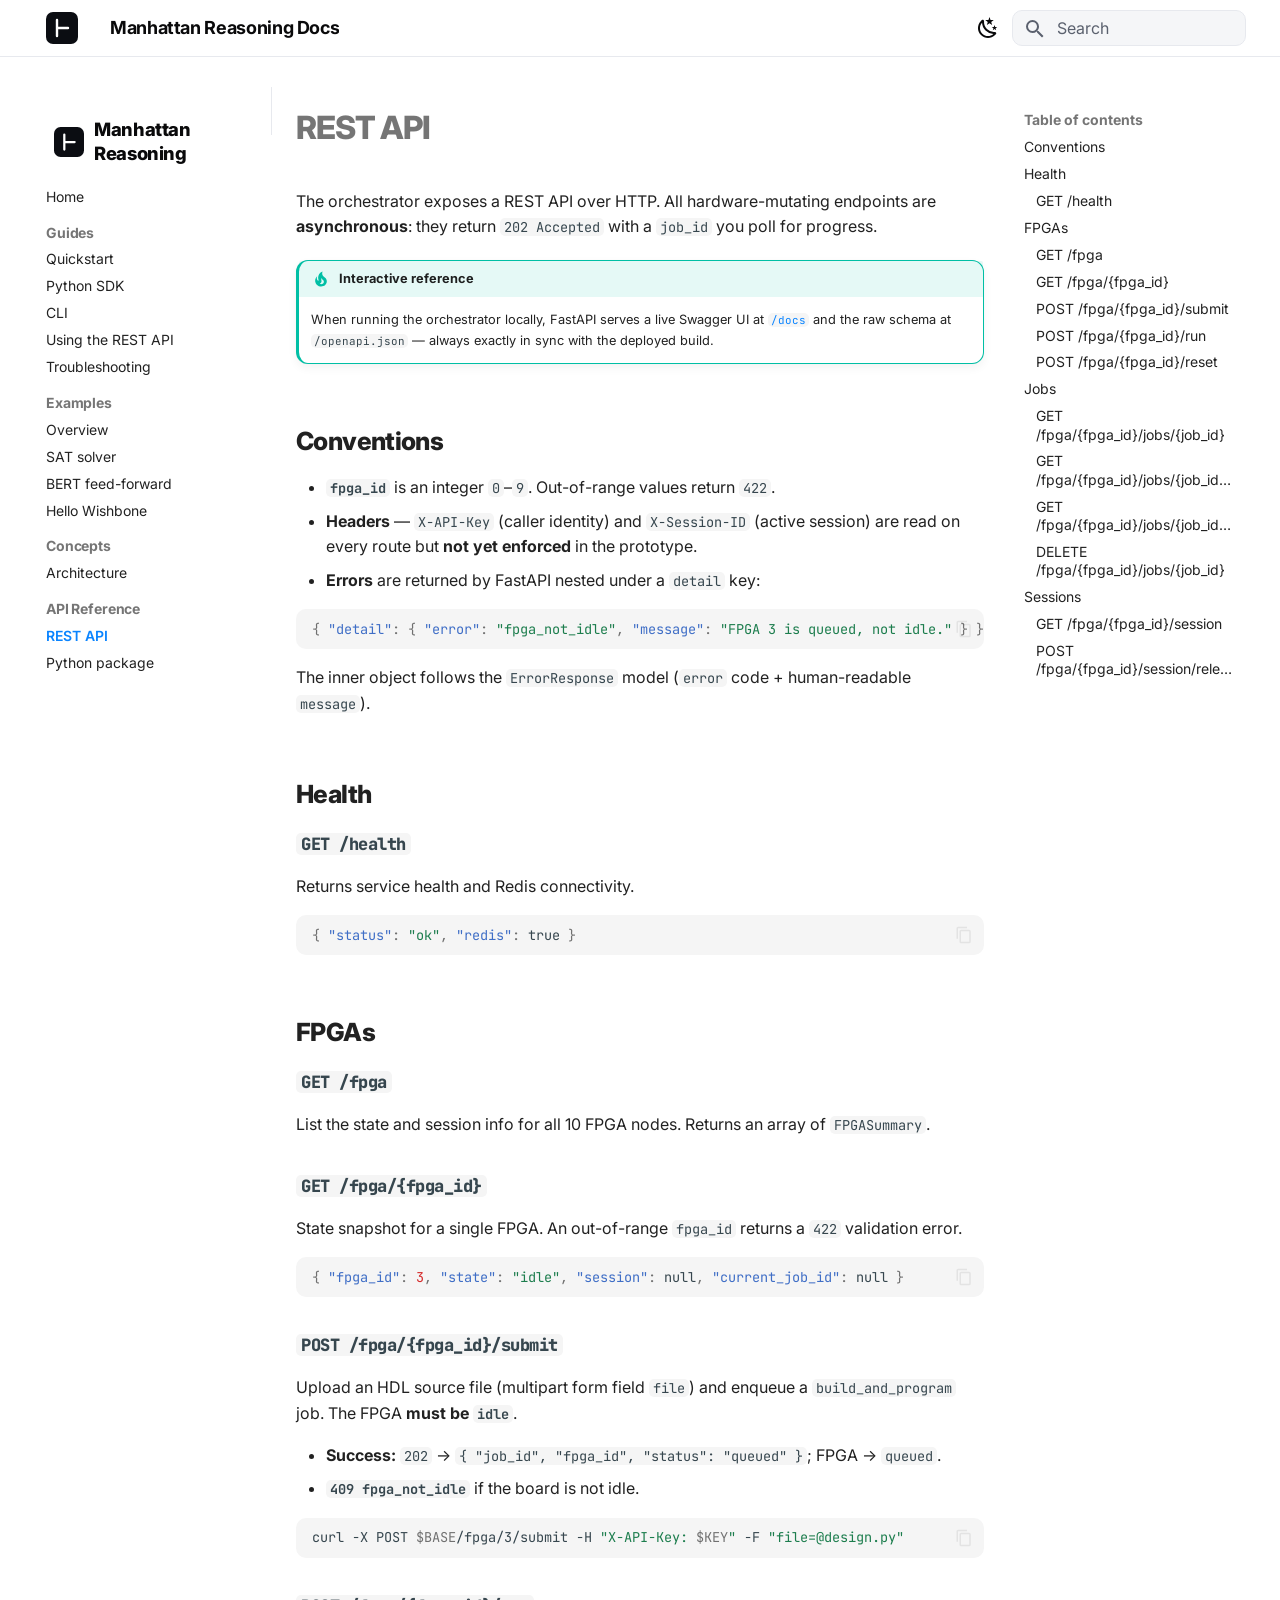
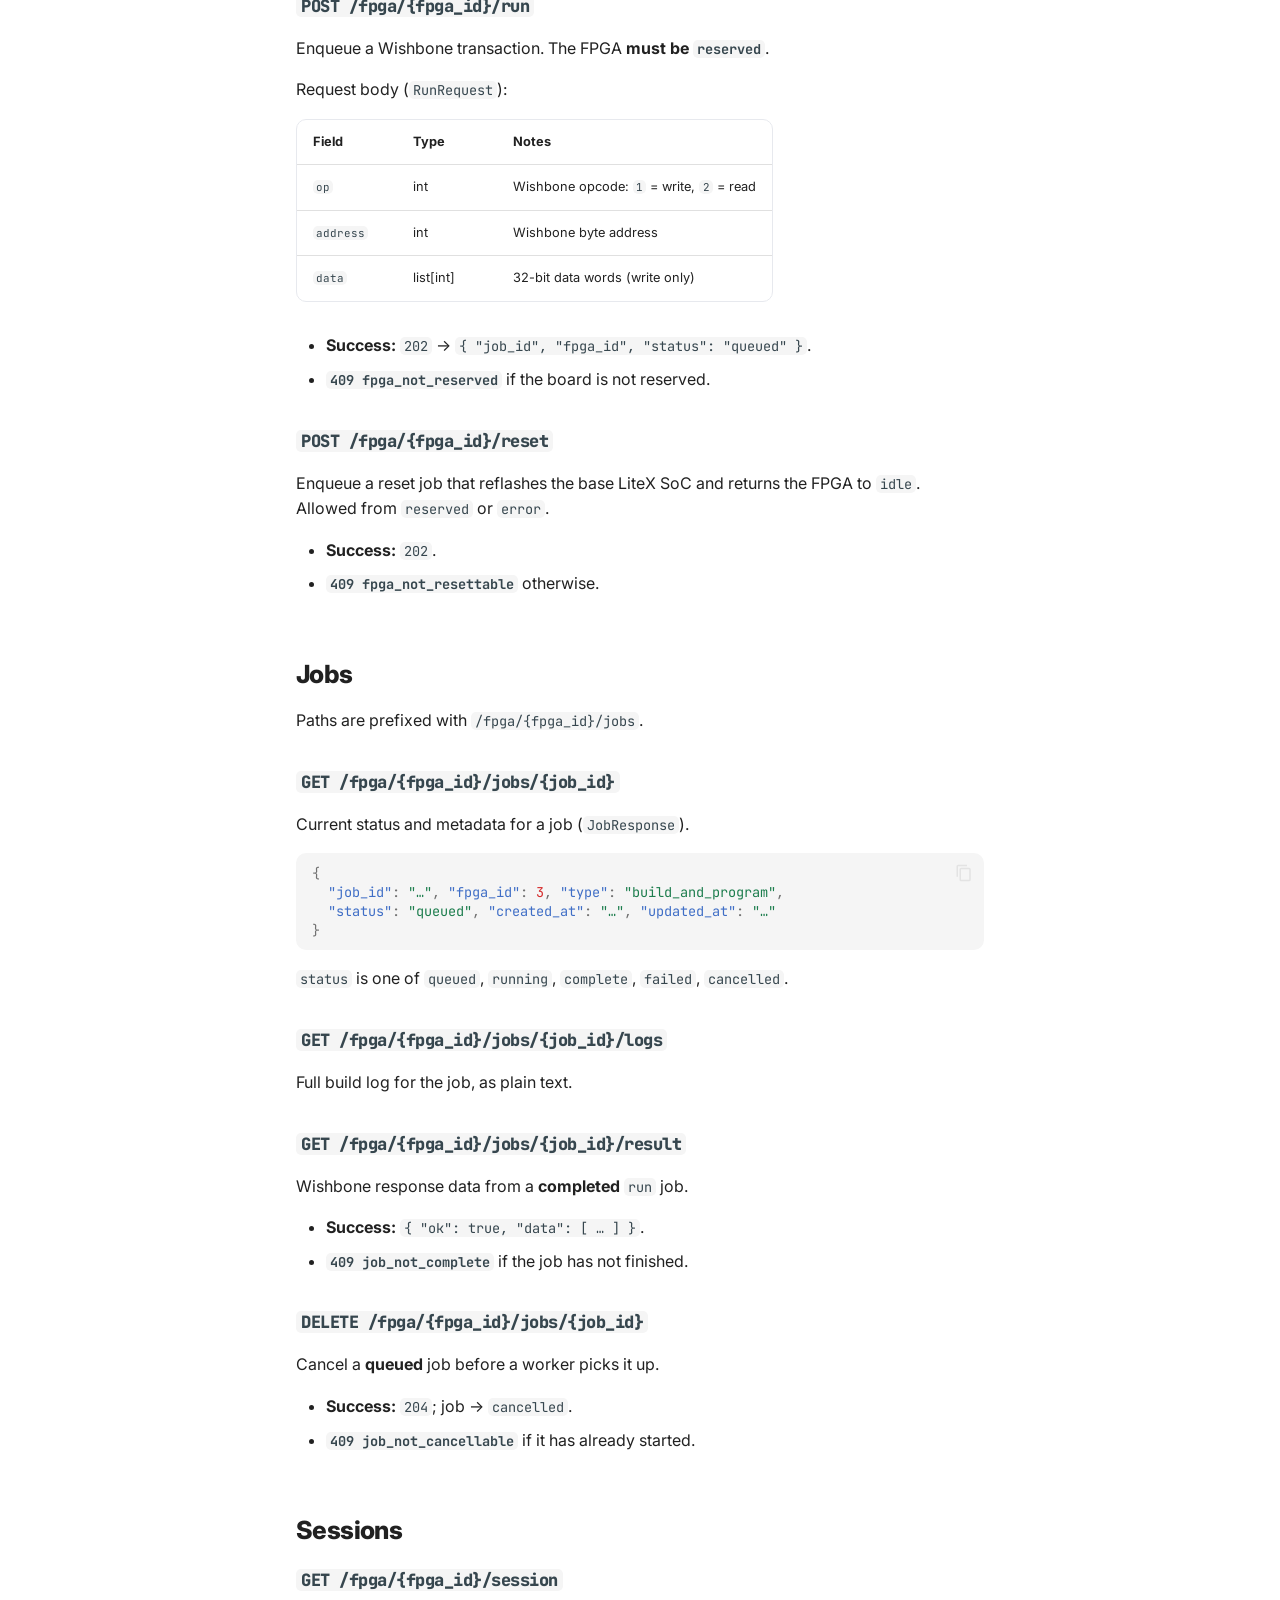
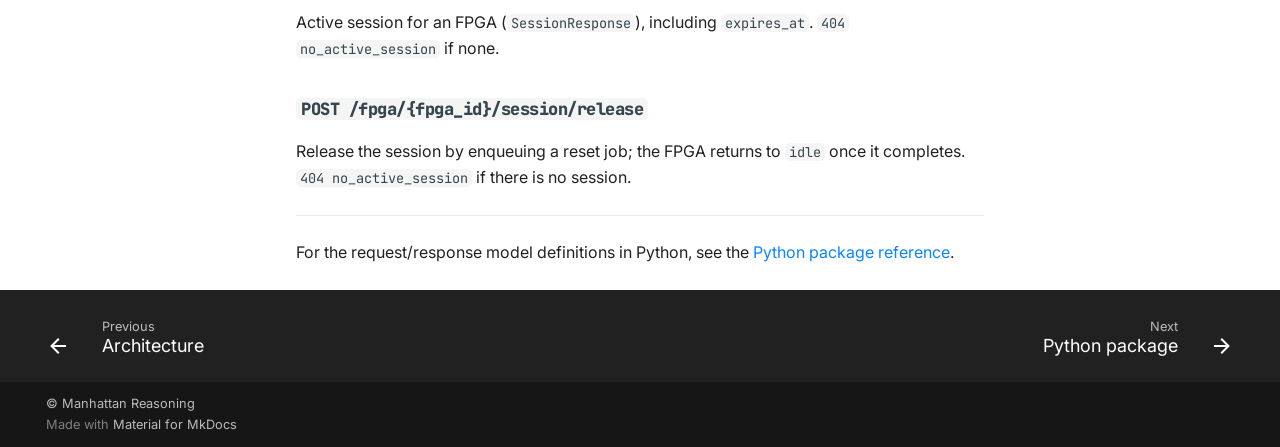
==== commit ad7396c9: "deploy: 13acecb41509c513ca54c000a7f89eec6793cb2b 13acecb41509c513ca54c000a7f89eec6793cb2b" ====
--- a/api/rest/index.html
+++ b/api/rest/index.html
@@ -96,7 +96,7 @@
 
 <header class="md-header md-header--shadow" data-md-component="header">
   <nav class="md-header__inner md-grid" aria-label="Header">
-    <a href="../.." title="Manhattan Reasoning Docs" class="md-header__button md-logo" aria-label="Manhattan Reasoning Docs" data-md-component="logo">
+    <a href="https://manhattanreasoning.com" title="Manhattan Reasoning Docs" class="md-header__button md-logo" aria-label="Manhattan Reasoning Docs" data-md-component="logo">
       
   <img src="../../assets/turnstile.svg" alt="logo">
 
@@ -218,7 +218,7 @@
 
 <nav class="md-nav md-nav--primary" aria-label="Navigation" data-md-level="0">
   <label class="md-nav__title" for="__drawer">
-    <a href="../.." title="Manhattan Reasoning Docs" class="md-nav__button md-logo" aria-label="Manhattan Reasoning Docs" data-md-component="logo">
+    <a href="https://manhattanreasoning.com" title="Manhattan Reasoning Docs" class="md-nav__button md-logo" aria-label="Manhattan Reasoning Docs" data-md-component="logo">
       
   <img src="../../assets/turnstile.svg" alt="logo">
 
@@ -309,6 +309,90 @@
 
               
             
+              
+                
+  
+  
+  
+  
+    <li class="md-nav__item">
+      <a href="../../guides/sdk/" class="md-nav__link">
+        
+  
+  <span class="md-ellipsis">
+    Python SDK
+  </span>
+  
+
+      </a>
+    </li>
+  
+
+              
+            
+              
+                
+  
+  
+  
+  
+    <li class="md-nav__item">
+      <a href="../../guides/cli/" class="md-nav__link">
+        
+  
+  <span class="md-ellipsis">
+    CLI
+  </span>
+  
+
+      </a>
+    </li>
+  
+
+              
+            
+              
+                
+  
+  
+  
+  
+    <li class="md-nav__item">
+      <a href="../../guides/rest/" class="md-nav__link">
+        
+  
+  <span class="md-ellipsis">
+    Using the REST API
+  </span>
+  
+
+      </a>
+    </li>
+  
+
+              
+            
+              
+                
+  
+  
+  
+  
+    <li class="md-nav__item">
+      <a href="../../guides/troubleshooting/" class="md-nav__link">
+        
+  
+  <span class="md-ellipsis">
+    Troubleshooting
+  </span>
+  
+
+      </a>
+    </li>
+  
+
+              
+            
           </ul>
         </nav>
       
@@ -342,7 +426,7 @@
             
   
   <span class="md-ellipsis">
-    Concepts
+    Examples
   </span>
   
 
@@ -351,6 +435,137 @@
         
         <nav class="md-nav" data-md-level="1" aria-labelledby="__nav_3_label" aria-expanded="false">
           <label class="md-nav__title" for="__nav_3">
+            <span class="md-nav__icon md-icon"></span>
+            Examples
+          </label>
+          <ul class="md-nav__list" data-md-scrollfix>
+            
+              
+                
+  
+  
+  
+  
+    <li class="md-nav__item">
+      <a href="../../examples/" class="md-nav__link">
+        
+  
+  <span class="md-ellipsis">
+    Overview
+  </span>
+  
+
+      </a>
+    </li>
+  
+
+              
+            
+              
+                
+  
+  
+  
+  
+    <li class="md-nav__item">
+      <a href="../../examples/sat-solver/" class="md-nav__link">
+        
+  
+  <span class="md-ellipsis">
+    SAT solver
+  </span>
+  
+
+      </a>
+    </li>
+  
+
+              
+            
+              
+                
+  
+  
+  
+  
+    <li class="md-nav__item">
+      <a href="../../examples/bert-ffn/" class="md-nav__link">
+        
+  
+  <span class="md-ellipsis">
+    BERT feed-forward
+  </span>
+  
+
+      </a>
+    </li>
+  
+
+              
+            
+              
+                
+  
+  
+  
+  
+    <li class="md-nav__item">
+      <a href="../../examples/hello-wishbone/" class="md-nav__link">
+        
+  
+  <span class="md-ellipsis">
+    Hello Wishbone
+  </span>
+  
+
+      </a>
+    </li>
+  
+
+              
+            
+          </ul>
+        </nav>
+      
+    </li>
+  
+
+    
+      
+      
+  
+  
+  
+  
+    
+    
+    
+      
+        
+        
+      
+    
+    
+    <li class="md-nav__item md-nav__item--section md-nav__item--nested">
+      
+        
+        
+        <input class="md-nav__toggle md-toggle " type="checkbox" id="__nav_4" >
+        
+          
+          <label class="md-nav__link" for="__nav_4" id="__nav_4_label" tabindex="">
+            
+  
+  <span class="md-ellipsis">
+    Concepts
+  </span>
+  
+
+            <span class="md-nav__icon md-icon"></span>
+          </label>
+        
+        <nav class="md-nav" data-md-level="1" aria-labelledby="__nav_4_label" aria-expanded="false">
+          <label class="md-nav__title" for="__nav_4">
             <span class="md-nav__icon md-icon"></span>
             Concepts
           </label>
@@ -405,10 +620,10 @@
       
         
         
-        <input class="md-nav__toggle md-toggle " type="checkbox" id="__nav_4" checked>
+        <input class="md-nav__toggle md-toggle " type="checkbox" id="__nav_5" checked>
         
           
-          <label class="md-nav__link" for="__nav_4" id="__nav_4_label" tabindex="">
+          <label class="md-nav__link" for="__nav_5" id="__nav_5_label" tabindex="">
             
   
   <span class="md-ellipsis">
@@ -419,8 +634,8 @@
             <span class="md-nav__icon md-icon"></span>
           </label>
         
-        <nav class="md-nav" data-md-level="1" aria-labelledby="__nav_4_label" aria-expanded="true">
-          <label class="md-nav__title" for="__nav_4">
+        <nav class="md-nav" data-md-level="1" aria-labelledby="__nav_5_label" aria-expanded="true">
+          <label class="md-nav__title" for="__nav_5">
             <span class="md-nav__icon md-icon"></span>
             API Reference
           </label>
